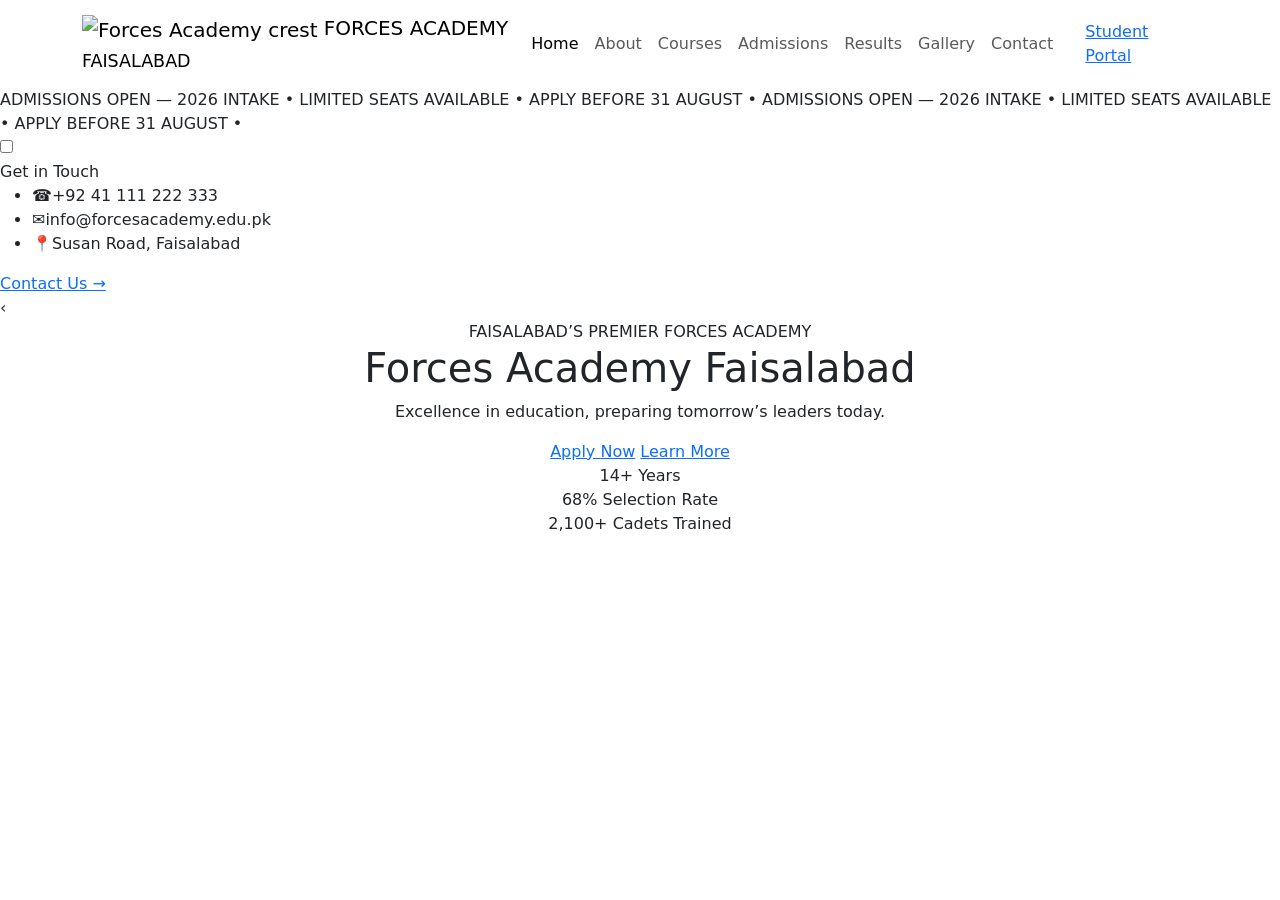
==== index.html @ cf1d6309 "nav bar and hero section were generated" ====
<!-- ============================================================
     FORCES ACADEMY - Home Page (index.html)
     ============================================================ -->
<!DOCTYPE html>
<html lang="en">
<head>
    <meta charset="UTF-8" />
    <meta name="viewport" content="width=device-width, initial-scale=1.0" />
    <title>Forces Academy Faisalabad</title>

    <!-- Bootstrap 5 CSS -->
    <link
        href="https://cdn.jsdelivr.net/npm/bootstrap@5.3.0/dist/css/bootstrap.min.css"
        rel="stylesheet"
    />

    <!-- Google Fonts -->
    <link rel="preconnect" href="https://fonts.googleapis.com" />
    <link rel="preconnect" href="https://fonts.gstatic.com" crossorigin />
    <link
        href="https://fonts.googleapis.com/css2?family=Oswald:wght@400;500;600;700&family=Inter:wght@400;500;600&family=JetBrains+Mono:wght@500;700&display=swap"
        rel="stylesheet"
    />

    <!-- Our custom CSS -->
    <link rel="stylesheet" href="css/style.css" />
</head>
<body>

    <!-- ==================== NAVIGATION BAR ==================== -->
    <nav class="navbar navbar-expand-lg sticky-top fa-navbar">
        <div class="container">

            <a class="navbar-brand fa-brand" href="index.html">
                <span class="fa-crest-ring">
                    <img
                        src="images/LOGO.png"
                        alt="Forces Academy crest"
                        class="fa-crest"
                    />
                </span>
                <span class="fa-brand-text">
                    FORCES ACADEMY<br />
                    <small> FAISALABAD</small>
                </span>
            </a>

            <button
                class="navbar-toggler"
                type="button"
                data-bs-toggle="collapse"
                data-bs-target="#mainNavbar"
                aria-controls="mainNavbar"
                aria-expanded="false"
                aria-label="Toggle navigation"
            >
                <span class="navbar-toggler-icon"></span>
            </button>

            <div class="collapse navbar-collapse" id="mainNavbar">
                <ul class="navbar-nav ms-auto mb-2 mb-lg-0 align-items-lg-center fa-roster-nav">
                    <li class="nav-item">
                        <a class="nav-link active" aria-current="page" href="index.html">Home</a>
                    </li>
                    <li class="nav-item">
                        <a class="nav-link" href="about.html">About</a>
                    </li>
                    <li class="nav-item">
                        <a class="nav-link" href="courses.html">Courses</a>
                    </li>
                    <li class="nav-item">
                        <a class="nav-link" href="admissions.html">Admissions</a>
                    </li>
                    <li class="nav-item">
                        <a class="nav-link" href="results.html">Results</a>
                    </li>
                    <li class="nav-item">
                        <a class="nav-link" href="gallery.html">Gallery</a>
                    </li>
                    <li class="nav-item">
                        <a class="nav-link" href="contact.html">Contact</a>
                    </li>
                    <li class="nav-item ms-lg-4 mt-3 mt-lg-0">
                        <a href="portal.html" class="fa-clearance-badge">
                            <span class="fa-clearance-dot"></span>
                            Student Portal
                        </a>
                    </li>
                </ul>
            </div>
        </div>
    </nav>
    <!-- ================== END NAVBAR ================== -->

    <!-- ============ HERO ============ -->
    <section class="fa-hero">

        <!-- Scrolling admissions banner -->
        <div class="fa-hero-banner">
            <div class="fa-hero-banner-track">
                <span>ADMISSIONS OPEN &mdash; 2026 INTAKE</span>
                <span>&bull;</span>
                <span>LIMITED SEATS AVAILABLE</span>
                <span>&bull;</span>
                <span>APPLY BEFORE 31 AUGUST</span>
                <span>&bull;</span>
                <span>ADMISSIONS OPEN &mdash; 2026 INTAKE</span>
                <span>&bull;</span>
                <span>LIMITED SEATS AVAILABLE</span>
                <span>&bull;</span>
                <span>APPLY BEFORE 31 AUGUST</span>
                <span>&bull;</span>
            </div>
        </div>

        <div class="fa-hero-media">
            <div class="fa-hero-img"></div>
            <div class="fa-hero-img fa-hero-slide-2"></div>
            <div class="fa-hero-img fa-hero-slide-3"></div>
            <div class="fa-hero-overlay"></div>
        </div>

        <!-- "Get in Touch" card: plays once on load, then click-to-toggle -->
        <div class="fa-notify-wrap">
            <input type="checkbox" id="faNotifyToggle" class="fa-notify-input">

            <div class="fa-notify-card">
                <div class="fa-notify-header">
                    <span class="fa-notify-dot"></span>
                    Get in Touch
                </div>
                <ul class="fa-notify-list">
                    <li><span class="fa-notify-icon">&#9742;</span>+92 41 111 222 333</li>
                    <li><span class="fa-notify-icon">&#9993;</span>info@forcesacademy.edu.pk</li>
                    <li><span class="fa-notify-icon">&#128205;</span>Susan Road, Faisalabad</li>
                </ul>
                <a href="contact.html" class="fa-notify-cta">Contact Us &rarr;</a>
            </div>

            <label for="faNotifyToggle" class="fa-notify-arrow" aria-label="Toggle contact card">
                <span class="fa-notify-arrow-icon">&#8249;</span>
            </label>
        </div>

        <div class="container fa-hero-content">
            <div class="row justify-content-center text-center">
                <div class="col-lg-9">

                    <span class="fa-hero-badge">FAISALABAD&rsquo;S PREMIER FORCES ACADEMY</span>

                    <h1 class="fa-hero-title">Forces Academy <span>Faisalabad</span></h1>

                    <p class="fa-hero-tagline">
                        Excellence in education, preparing tomorrow&rsquo;s leaders today.
                    </p>

                    <div class="fa-hero-ctas">
                        <a href="admissions.html" class="fa-btn fa-btn-fill">Apply Now</a>
                        <a href="about.html" class="fa-btn fa-btn-ghost">Learn More</a>
                    </div>

                    <div class="fa-hero-stats">
                        <div class="fa-stat">
                            <span class="fa-stat-num">14+</span>
                            <span class="fa-stat-label">Years</span>
                        </div>
                        <div class="fa-stat">
                            <span class="fa-stat-num">68%</span>
                            <span class="fa-stat-label">Selection Rate</span>
                        </div>
                        <div class="fa-stat">
                            <span class="fa-stat-num">2,100+</span>
                            <span class="fa-stat-label">Cadets Trained</span>
                        </div>
                    </div>

                </div>
            </div>
        </div>

        <span class="fa-scroll-cue" aria-hidden="true"><span></span></span>
    </section>
    <!-- ============ END HERO ============ -->

    <!-- Bootstrap 5 JS Bundle -->
    <script src="https://cdn.jsdelivr.net/npm/bootstrap@5.3.0/dist/js/bootstrap.bundle.min.js"></script>
</body>
</html>
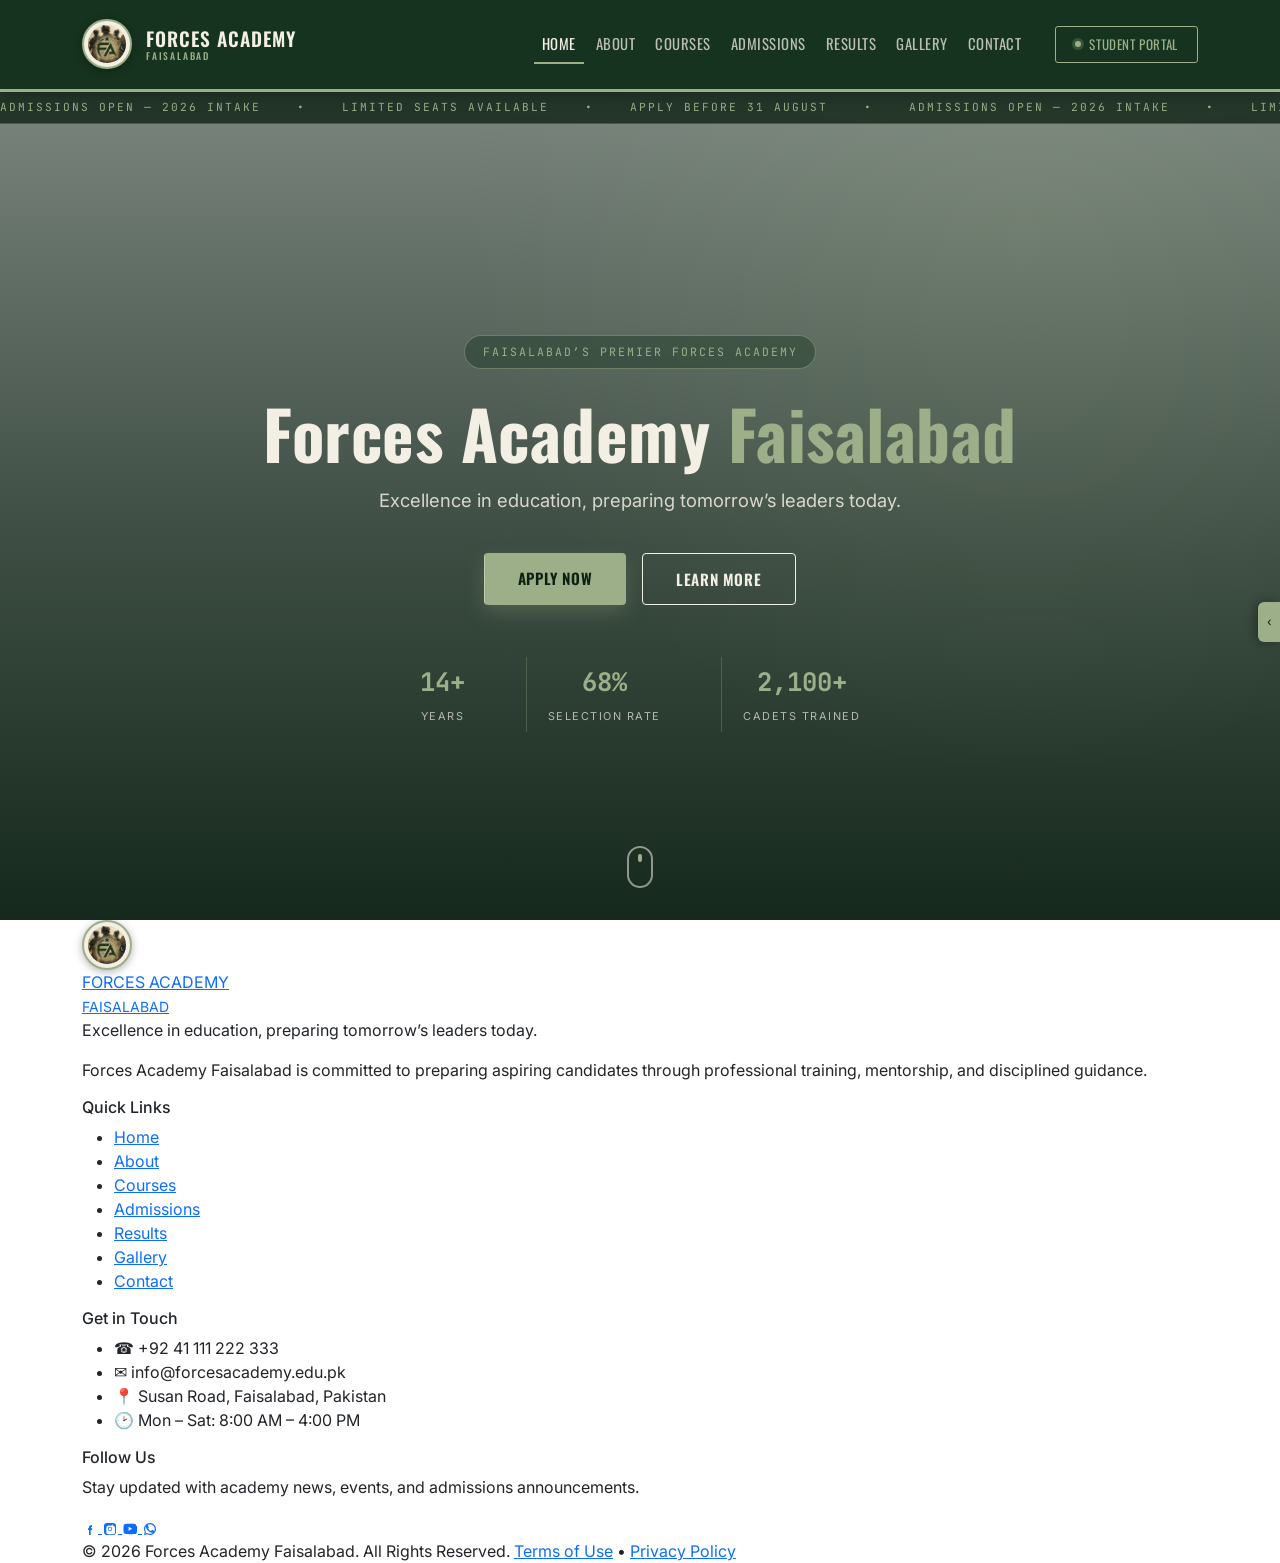
==== commit fb2fe840: "footer was added on home page" ====
--- a/index.html
+++ b/index.html
@@ -182,7 +182,143 @@
     </section>
     <!-- ============ END HERO ============ -->
 
+    <!-- ==================== FOOTER ==================== -->
+    <footer class="fa-footer">
+        <div class="fa-footer-top">
+            <div class="container">
+                <div class="fa-footer-grid">
+
+                    <!-- Brand column -->
+                    <div class="fa-footer-col fa-footer-brand-col">
+                        <a href="index.html" class="fa-footer-brand">
+                            <span class="fa-crest-ring fa-footer-crest-ring">
+                                <img src="images/LOGO.png" alt="Forces Academy crest" class="fa-crest" />
+                            </span>
+                            <span class="fa-footer-brand-text">
+                                FORCES ACADEMY<br />
+                                <small>FAISALABAD</small>
+                            </span>
+                        </a>
+                        <p class="fa-footer-tagline">
+                            Excellence in education, preparing tomorrow&rsquo;s leaders today.
+                        </p>
+                        <p class="fa-footer-description">
+                            Forces Academy Faisalabad is committed to preparing aspiring candidates through professional training, mentorship, and disciplined guidance.
+
+                        </p>
+                    </div>
+
+                    <!-- Divider (dispatch style) -->
+                    <div class="fa-footer-dispatch-divider" aria-hidden="true"></div>
+
+                    <!-- Quick Links -->
+                    <div class="fa-footer-col">
+                        <h6 class="fa-footer-heading">Quick Links</h6>
+                        <ul class="fa-footer-links">
+                            <li><a href="index.html">Home</a></li>
+                            <li><a href="about.html">About</a></li>
+                            <li><a href="courses.html">Courses</a></li>
+                            <li><a href="admissions.html">Admissions</a></li>
+                            <li><a href="results.html">Results</a></li>
+                            <li><a href="gallery.html">Gallery</a></li>
+                            <li><a href="contact.html">Contact</a></li>
+                        </ul>
+                    </div>
+
+                    <!-- Contact -->
+                    <div class="fa-footer-col">
+                        <h6 class="fa-footer-heading">Get in Touch</h6>
+                        <ul class="fa-footer-contact">
+                            <li>
+                                <span class="fa-footer-icon">&#9742;</span>
+                                <span>+92 41 111 222 333</span>
+                            </li>
+                            <li>
+                                <span class="fa-footer-icon">&#9993;</span>
+                                <span>info@forcesacademy.edu.pk</span>
+                            </li>
+                            <li>
+                                <span class="fa-footer-icon">&#128205;</span>
+                                <span>Susan Road, Faisalabad, Pakistan</span>
+                            </li>
+                            <li>
+                                <span class="fa-footer-icon">&#128337;</span>
+                                <span>Mon &ndash; Sat: 8:00 AM &ndash; 4:00 PM</span>
+                            </li>
+                        </ul>
+                    </div>
+
+                    <!-- Follow Us: icon-only circular badges, brand colors on hover -->
+                    <div class="fa-footer-col">
+                        <h6 class="fa-footer-heading">Follow Us</h6>
+                        <p class="fa-footer-note">
+                            Stay updated with academy news, events, and admissions announcements.
+                        </p>
+                        <div class="fa-footer-social">
+                            <a
+                                href="https://www.facebook.com/forcesacademyfaisalabad/"
+                                class="fa-social-icon fa-social-facebook"
+                                title="Facebook"
+                                aria-label="Facebook"
+                                target="_blank"
+                                rel="noopener noreferrer"
+                            >
+                                <svg viewBox="0 0 24 24" width="16" height="16" fill="currentColor"><path d="M13.5 9H15V6.5h-1.75C11.6 6.5 10.5 7.6 10.5 9.25V11H9v2.5h1.5V21h2.5v-7.5H15L15.5 11h-2V9.5c0-.35.15-.5.5-.5z"/></svg>
+                            </a>
+                            <a
+                                href="https://www.instagram.com/forcesacademyfaisalabad/"
+                                class="fa-social-icon fa-social-instagram"
+                                title="Instagram"
+                                aria-label="Instagram"
+                                target="_blank"
+                                rel="noopener noreferrer"
+                            >
+                                <svg viewBox="0 0 24 24" width="16" height="16" fill="currentColor"><path d="M12 8.8a3.2 3.2 0 1 0 0 6.4 3.2 3.2 0 0 0 0-6.4zm0 5.3a2.1 2.1 0 1 1 0-4.2 2.1 2.1 0 0 1 0 4.2zM16.9 6.1a.9.9 0 1 1-1.8 0 .9.9 0 0 1 1.8 0zM21 7.2c-.06-1.2-.33-2.27-1.2-3.14-.87-.87-1.94-1.14-3.14-1.2C15.4 2.8 8.6 2.8 7.34 2.86c-1.2.06-2.26.33-3.14 1.2-.87.87-1.13 1.94-1.2 3.14C2.94 8.6 2.94 15.4 3 16.66c.06 1.2.33 2.27 1.2 3.14.87.87 1.94 1.13 3.14 1.2 1.26.06 8.06.06 9.32 0 1.2-.06 2.27-.33 3.14-1.2.87-.87 1.14-1.94 1.2-3.14.06-1.26.06-8.06 0-9.32zm-1.8 11.02c-.26.66-.77 1.17-1.43 1.44-1 .4-3.36.3-4.77.3s-3.78.1-4.77-.3a2.55 2.55 0 0 1-1.44-1.44c-.4-1-.3-3.36-.3-4.77s-.1-3.78.3-4.77c.26-.66.77-1.17 1.43-1.44 1-.4 3.36-.3 4.77-.3s3.78-.1 4.77.3c.66.26 1.17.77 1.44 1.43.4 1 .3 3.36.3 4.77s.1 3.78-.3 4.78z"/></svg>
+                            </a>
+                            <a
+                                href="https://www.youtube.com/channel/UCRF74RQe3TiQl-_qyFZb-2w"
+                                class="fa-social-icon fa-social-youtube"
+                                title="YouTube"
+                                aria-label="YouTube"
+                                target="_blank"
+                                rel="noopener noreferrer"
+                            >
+                                <svg viewBox="0 0 24 24" width="16" height="16" fill="currentColor"><path d="M21.6 7.5s-.2-1.5-.85-2.16c-.8-.86-1.7-.86-2.12-.9C15.6 4.2 12 4.2 12 4.2s-3.6 0-6.63.24c-.4.04-1.3.04-2.12.9C2.6 6 2.4 7.5 2.4 7.5S2.2 9.25 2.2 11v1.9c0 1.75.2 3.5.2 3.5s.2 1.5.85 2.16c.8.86 1.86.83 2.34.92 1.7.17 7.21.24 7.21.24s3.6 0 6.63-.25c.4-.04 1.3-.04 2.12-.9.65-.66.85-2.16.85-2.16s.2-1.75.2-3.5V11c0-1.75-.2-3.5-.2-3.5zM9.9 14.7V8.8l5.4 2.95-5.4 2.95z"/></svg>
+                            </a>
+                            <a
+                                href="https://wa.me/923166954383"
+                                class="fa-social-icon fa-social-whatsapp"
+                                title="WhatsApp"
+                                aria-label="WhatsApp"
+                                target="_blank"
+                                rel="noopener noreferrer"
+                            >
+                                <svg viewBox="0 0 24 24" width="16" height="16" fill="currentColor"><path d="M17.5 14.4c-.3-.15-1.7-.85-2-.94-.27-.1-.46-.15-.66.15-.2.3-.75.94-.92 1.13-.17.2-.34.22-.63.08-.3-.15-1.24-.46-2.37-1.47-.87-.78-1.47-1.75-1.64-2.04-.17-.3-.02-.46.13-.6.13-.14.3-.34.44-.52.15-.17.2-.3.3-.5.1-.2.05-.37-.02-.52-.08-.15-.66-1.6-.9-2.18-.24-.58-.48-.5-.66-.5h-.56c-.2 0-.52.07-.79.37s-1.04 1.02-1.04 2.48 1.07 2.88 1.22 3.08c.15.2 2.1 3.2 5.08 4.5.71.3 1.26.48 1.7.62.71.23 1.36.2 1.87.12.57-.08 1.7-.7 1.94-1.37.24-.68.24-1.26.17-1.38-.07-.13-.27-.2-.57-.35zM12.02 3C7.05 3 3 7.03 3 12c0 1.6.42 3.1 1.15 4.4L3 21l4.75-1.1A9 9 0 0 0 12.02 21c4.97 0 9-4.03 9-9s-4.03-9-9-9zm0 16.3a7.28 7.28 0 0 1-3.72-1.02l-.27-.16-2.82.66.65-2.75-.17-.28A7.28 7.28 0 1 1 19.3 12a7.3 7.3 0 0 1-7.28 7.3z"/></svg>
+                            </a>
+                        </div>
+                    </div>
+
+                </div>
+            </div>
+        </div>
+
+        <div class="fa-footer-bottom">
+            <div class="container fa-footer-bottom-inner">
+                <span>&copy; <span id="faYear">2026</span> Forces Academy Faisalabad. All Rights Reserved.</span>
+                <span class="fa-footer-legal">
+                    <a href="terms.html">Terms of Use</a>
+                    <span class="fa-footer-legal-sep">&bull;</span>
+                    <a href="privacy.html">Privacy Policy</a>
+                </span>
+            </div>
+        </div>
+    </footer>
+    <!-- ================== END FOOTER ================== -->
+
     <!-- Bootstrap 5 JS Bundle -->
     <script src="https://cdn.jsdelivr.net/npm/bootstrap@5.3.0/dist/js/bootstrap.bundle.min.js"></script>
+    <script>
+        document.getElementById('faYear').textContent = new Date().getFullYear();
+    </script>
 </body>
 </html>
--- a/css/style.css
+++ b/css/style.css
@@ -0,0 +1,662 @@
+/* =====================================================
+   FORCES ACADEMY – NAVBAR STYLES (Professional Spacing)
+   Deep military green + sage green, finely tuned.
+   ===================================================== */
+
+body {
+  font-family: 'Inter', sans-serif;
+  margin: 0;
+}
+
+.fa-navbar {
+  background-color: #16331f;
+  border-bottom: 3px solid #9caf88;
+  padding-top: 0.9rem;
+  padding-bottom: 0.9rem;
+  box-shadow: 0 4px 14px rgba(0, 0, 0, 0.25);
+}
+
+.fa-brand {
+  display: flex;
+  align-items: center;
+  gap: 14px;
+  text-decoration: none;
+}
+
+/* ---------- Circular logo ---------- */
+.fa-crest-ring {
+  flex-shrink: 0;
+  width: 50px;
+  height: 50px;
+  border-radius: 50%;
+  background: var(--fa-parchment, #f3efe4);
+  border: 2px solid #9caf88;
+  padding: 4px;
+  display: flex;
+  align-items: center;
+  justify-content: center;
+  overflow: hidden;
+  box-shadow: 0 2px 8px rgba(0, 0, 0, 0.3);
+}
+
+.fa-crest {
+  width: 100%;
+  height: 100%;
+  object-fit: cover;
+  border-radius: 50%;
+  display: block;
+}
+
+.fa-brand-text {
+  font-family: 'Oswald', sans-serif;
+  font-weight: 600;
+  font-size: 1.2rem;
+  line-height: 1.1;
+  letter-spacing: 1px;
+  color: #f3efe4;
+}
+
+.fa-brand-text small {
+  display: block;
+  font-size: 0.6rem;
+  letter-spacing: 1.8px;
+  color: #9caf88;
+  font-weight: 500;
+  margin-top: 2px;
+  white-space: nowrap;
+}
+
+.fa-roster-nav .nav-link {
+  font-family: 'Oswald', sans-serif;
+  font-size: 0.92rem;
+  letter-spacing: 0.5px;
+  text-transform: uppercase;
+  color: rgba(243, 239, 228, 0.75);
+  margin: 0 2px;
+  padding: 0.5rem 0.8rem;
+  border-bottom: 2px solid transparent;
+  transition: 0.2s ease;
+}
+
+.fa-roster-nav .nav-link:hover,
+.fa-roster-nav .nav-link.active {
+  color: #f3efe4;
+  border-bottom-color: #9caf88;
+}
+
+.fa-clearance-badge {
+  display: inline-flex;
+  align-items: center;
+  gap: 8px;
+  font-family: 'Oswald', sans-serif;
+  font-size: 0.82rem;
+  letter-spacing: 0.6px;
+  text-transform: uppercase;
+  color: #9caf88;
+  background: transparent;
+  border: 1.5px solid #9caf88;
+  border-radius: 3px;
+  padding: 0.5rem 1.2rem;
+  text-decoration: none;
+  transition: 0.2s ease;
+}
+
+.fa-clearance-dot {
+  width: 6px;
+  height: 6px;
+  border-radius: 50%;
+  background-color: #9caf88;
+  box-shadow: 0 0 0 3px rgba(156, 175, 136, 0.25);
+}
+
+.fa-clearance-badge:hover {
+  background-color: #9caf88;
+  color: #0c2013;
+  transform: translateY(-1px);
+}
+
+.fa-clearance-badge:hover .fa-clearance-dot {
+  background-color: #0c2013;
+}
+
+.navbar-toggler {
+  border-color: #9caf88;
+}
+
+.navbar-toggler-icon {
+  background-image: url("data:image/svg+xml,%3csvg xmlns='http://www.w3.org/2000/svg' viewBox='0 0 30 30'%3e%3cpath stroke='%239caf88' stroke-linecap='round' stroke-miterlimit='10' stroke-width='2' d='M4 7h22M4 15h22M4 23h22'/%3e%3c/svg%3e");
+}
+
+@media (max-width: 991.98px) {
+  .fa-roster-nav .nav-link {
+    padding: 0.6rem 0;
+    border-bottom: none;
+    border-left: 2px solid transparent;
+    padding-left: 0.75rem;
+  }
+
+  .fa-roster-nav .nav-link:hover,
+  .fa-roster-nav .nav-link.active {
+    border-left-color: #9caf88;
+  }
+}
+
+@media (min-width: 992px) {
+  .fa-navbar .navbar-collapse {
+    margin-left: 3rem;
+  }
+}
+
+:root {
+  --fa-green: #16331f;
+  --fa-green-dark: #0c2013;
+  --fa-parchment: #f3efe4;
+  --fa-sage: #9caf88;
+
+  --fa-font-display: 'Oswald', sans-serif;
+  --fa-font-mono: 'JetBrains Mono', monospace;
+}
+
+.fa-hero {
+  position: relative;
+  min-height: 92vh;
+  display: flex;
+  align-items: center;
+  overflow: hidden;
+  color: var(--fa-parchment);
+}
+
+.fa-hero-media {
+  position: absolute;
+  inset: 0;
+  z-index: 0;
+  overflow: hidden;
+}
+
+.fa-hero-img {
+  position: absolute;
+  inset: -6%;
+  background-image: url('https://images.unsplash.com/photo-1608396941316-ea89219bd56e?auto=format&fit=crop&w=1920&q=80');
+  background-size: cover;
+  background-position: center;
+  filter: saturate(0.85) contrast(1.05);
+  animation: fa-hero-zoom 22s ease-in-out infinite alternate;
+}
+
+@keyframes fa-hero-zoom {
+  from { transform: scale(1); }
+  to   { transform: scale(1.12); }
+}
+
+.fa-hero-overlay {
+  position: absolute;
+  inset: 0;
+  background:
+    radial-gradient(circle at 80% 15%, rgba(156, 175, 136, 0.18), transparent 45%),
+    linear-gradient(180deg, rgba(12, 32, 19, 0.55) 0%, rgba(12, 32, 19, 0.8) 55%, rgba(12, 32, 19, 0.96) 100%);
+}
+
+.fa-hero-content {
+  position: relative;
+  z-index: 2;
+  padding: 8.5rem 0 5rem;
+}
+
+.fa-hero-badge {
+  display: inline-block;
+  font-family: var(--fa-font-mono);
+  font-size: 0.72rem;
+  letter-spacing: 2px;
+  text-transform: uppercase;
+  color: var(--fa-sage);
+  border: 1px solid rgba(156, 175, 136, 0.5);
+  border-radius: 30px;
+  padding: 0.45rem 1.1rem;
+  margin-bottom: 1.75rem;
+  background: rgba(22, 51, 31, 0.4);
+  backdrop-filter: blur(4px);
+  animation: fa-fade-down 0.8s ease both;
+}
+
+.fa-hero-title {
+  font-family: var(--fa-font-display);
+  font-weight: 700;
+  font-size: clamp(2.3rem, 6vw, 4.2rem);
+  line-height: 1.08;
+  letter-spacing: 0.5px;
+  margin-bottom: 1.1rem;
+  animation: fa-fade-up 0.9s ease 0.15s both;
+}
+
+.fa-hero-title span {
+  color: var(--fa-sage);
+}
+
+.fa-hero-tagline {
+  font-size: 1.15rem;
+  color: rgba(243, 239, 228, 0.85);
+  max-width: 36rem;
+  margin: 0 auto 2.4rem;
+  animation: fa-fade-up 0.9s ease 0.3s both;
+}
+
+.fa-hero-ctas {
+  display: flex;
+  gap: 1rem;
+  justify-content: center;
+  flex-wrap: wrap;
+  margin-bottom: 3.25rem;
+  animation: fa-fade-up 0.9s ease 0.45s both;
+}
+
+.fa-btn {
+  font-family: var(--fa-font-display);
+  text-transform: uppercase;
+  letter-spacing: 0.6px;
+  font-size: 0.95rem;
+  font-weight: 600;
+  padding: 0.85rem 2.1rem;
+  border-radius: 4px;
+  text-decoration: none;
+  position: relative;
+  overflow: hidden;
+  isolation: isolate;
+  transition: transform 0.25s ease, box-shadow 0.25s ease, color 0.25s ease;
+}
+
+.fa-btn-fill {
+  background: var(--fa-sage);
+  color: var(--fa-green-dark);
+  box-shadow: 0 8px 20px rgba(156, 175, 136, 0.25);
+}
+
+.fa-btn-fill::before {
+  content: '';
+  position: absolute;
+  inset: 0;
+  background: var(--fa-parchment);
+  transform: translateX(-100%);
+  transition: transform 0.35s ease;
+  z-index: -1;
+}
+
+.fa-btn-fill:hover {
+  transform: translateY(-3px);
+  box-shadow: 0 14px 28px rgba(156, 175, 136, 0.35);
+}
+
+.fa-btn-fill:hover::before {
+  transform: translateX(0);
+}
+
+.fa-btn-ghost {
+  border: 1.5px solid var(--fa-parchment);
+  color: var(--fa-parchment);
+  background: transparent;
+}
+
+.fa-btn-ghost:hover {
+  background: var(--fa-parchment);
+  color: var(--fa-green-dark);
+  transform: translateY(-3px);
+}
+
+.fa-btn:active{
+  transform: scale(0.94) translateY(1px);
+  box-shadow: 0 4px 10px rgba(0,0,0,0.25);
+}
+
+.fa-hero-stats {
+  display: flex;
+  gap: 2.5rem;
+  justify-content: center;
+  flex-wrap: wrap;
+  animation: fa-fade-up 0.9s ease 0.6s both;
+}
+
+.fa-stat {
+  text-align: center;
+  padding: 0.4rem 1.3rem;
+  border-left: 1px solid rgba(156, 175, 136, 0.3);
+  transition: transform 0.2s ease;
+}
+
+.fa-stat:first-child {
+  border-left: none;
+}
+
+.fa-stat:hover {
+  transform: translateY(-2px);
+}
+
+.fa-stat-num {
+  display: block;
+  font-family: var(--fa-font-mono);
+  font-weight: 700;
+  font-size: 1.6rem;
+  color: var(--fa-sage);
+}
+
+.fa-stat-label {
+  font-size: 0.68rem;
+  letter-spacing: 1.5px;
+  text-transform: uppercase;
+  color: rgba(243, 239, 228, 0.7);
+}
+
+.fa-scroll-cue {
+  position: absolute;
+  bottom: 2rem;
+  left: 50%;
+  transform: translateX(-50%);
+  z-index: 2;
+  width: 26px;
+  height: 42px;
+  border: 2px solid rgba(243, 239, 228, 0.55);
+  border-radius: 20px;
+  display: flex;
+  justify-content: center;
+  padding-top: 6px;
+}
+
+.fa-scroll-cue span {
+  width: 4px;
+  height: 8px;
+  border-radius: 2px;
+  background: var(--fa-sage);
+  animation: fa-scroll-dot 1.8s ease infinite;
+}
+
+@keyframes fa-scroll-dot {
+  0%   { transform: translateY(0); opacity: 1; }
+  70%  { transform: translateY(14px); opacity: 0; }
+  100% { opacity: 0; }
+}
+
+@keyframes fa-fade-up {
+  from { opacity: 0; transform: translateY(24px); }
+  to   { opacity: 1; transform: translateY(0); }
+}
+
+@keyframes fa-fade-down {
+  from { opacity: 0; transform: translateY(-16px); }
+  to   { opacity: 1; transform: translateY(0); }
+}
+
+@media (max-width: 767.98px) {
+  .fa-hero { min-height: 82vh; }
+  .fa-hero-ctas { flex-direction: column; align-items: stretch; }
+  .fa-btn { width: 100%; text-align: center; }
+  .fa-hero-stats { gap: 1.4rem; }
+  .fa-stat { padding: 0.3rem 0.9rem; }
+}
+
+@media (max-width: 575.98px) {
+  .fa-scroll-cue { display: none; }
+}
+
+/* =========================================================
+   HERO ADD-ONS — banner, slideshow
+========================================================= */
+
+.fa-hero-banner{
+  position: absolute;
+  top: 0; left: 0; right: 0;
+  z-index: 3;
+  background: rgba(12, 32, 19, 0.78);
+  border-bottom: 1px solid rgba(156, 175, 136, 0.3);
+  overflow: hidden;
+  padding: 7px 0;
+  backdrop-filter: blur(3px);
+}
+
+.fa-hero-banner-track{
+  display: flex;
+  gap: 36px;
+  white-space: nowrap;
+  width: max-content;
+  animation: fa-banner-scroll 22s linear infinite;
+}
+
+.fa-hero-banner-track span{
+  font-family: var(--fa-font-mono);
+  font-size: 0.7rem;
+  letter-spacing: 2px;
+  color: var(--fa-sage);
+  text-transform: uppercase;
+}
+
+@keyframes fa-banner-scroll{
+  from{ transform: translateX(0); }
+  to{ transform: translateX(-50%); }
+}
+
+.fa-hero-slide-2{
+  background-image: url('https://images.unsplash.com/photo-1763656444626-ceffe6761596?fm=jpg&q=80&w=1920&auto=format&fit=crop');
+  opacity: 0;
+  animation: fa-hero-zoom 24s ease-in-out infinite alternate,
+             fa-slide-cross 24s ease-in-out infinite;
+}
+
+.fa-hero-slide-3{
+  background-image: url('https://images.unsplash.com/photo-1539003945029-b79e0b538bfb?fm=jpg&q=80&w=1920&auto=format&fit=crop');
+  opacity: 0;
+  animation: fa-hero-zoom 24s ease-in-out infinite alternate,
+             fa-slide-cross 24s ease-in-out infinite;
+  animation-delay: 12s, 12s;
+}
+
+@keyframes fa-slide-cross{
+  0%   { opacity: 0; }
+  8%   { opacity: 1; }
+  25%  { opacity: 1; }
+  33%  { opacity: 0; }
+  100% { opacity: 0; }
+}
+
+/* ---------- "Get in Touch" card — plays once on load, then click-to-toggle ---------- */
+
+/* Wrap: lower on the hero, pinned flush to the right screen edge */
+.fa-notify-wrap{
+  position: absolute;
+  top: 64%;
+  right: 0;
+  z-index: 5;
+  transform: translateY(-50%);
+  display: flex;
+  align-items: center;
+}
+
+.fa-notify-input{
+  position: absolute;
+  opacity: 0;
+  width: 1px;
+  height: 1px;
+}
+
+/* Base = closed state. This is the state the card returns to
+   once the one-time intro animation finishes (no "forwards" used,
+   so the animation releases control back to these normal styles). */
+.fa-notify-card{
+  width: 240px;
+  margin-right: 4%;
+  background: var(--fa-parchment);
+  color: #22301f;
+  border-radius: 10px;
+  padding: 18px 18px 16px;
+  box-shadow: 0 16px 34px rgba(0,0,0,0.35);
+
+  transform: translateX(60px);
+  opacity: 0;
+  pointer-events: none;
+  transition: transform 0.5s ease, opacity 0.5s ease;
+
+  /* Plays ONCE on load: slides in, holds, slides out.
+     No "forwards" — once it ends, control reverts to the
+     transform/opacity declared above (closed), or to
+     :checked below (open) depending on the checkbox. */
+  animation: fa-notify-intro 4s ease-in-out 1;
+}
+
+.fa-notify-header{
+  display: flex;
+  align-items: center;
+  gap: 8px;
+  font-family: var(--fa-font-display);
+  font-size: 0.82rem;
+  font-weight: 600;
+  letter-spacing: 0.5px;
+  text-transform: uppercase;
+  color: var(--fa-green-dark);
+  border-bottom: 1px dashed rgba(22,51,31,0.25);
+  padding-bottom: 8px;
+  margin-bottom: 10px;
+}
+
+.fa-notify-dot{
+  width: 7px; height: 7px;
+  border-radius: 50%;
+  background: #4ade80;
+  flex-shrink: 0;
+  animation: fa-notify-pulse 1.6s infinite;
+}
+
+@keyframes fa-notify-pulse{
+  0%{ box-shadow: 0 0 0 0 rgba(74,222,128,.6); }
+  70%{ box-shadow: 0 0 0 7px rgba(74,222,128,0); }
+  100%{ box-shadow: 0 0 0 0 rgba(74,222,128,0); }
+}
+
+.fa-notify-list{
+  list-style: none;
+  padding: 0;
+  margin: 0 0 12px;
+}
+
+.fa-notify-list li{
+  display: flex;
+  align-items: center;
+  gap: 9px;
+  font-size: 0.78rem;
+  color: #3a4a37;
+  padding: 5px 0;
+}
+
+.fa-notify-icon{
+  font-size: 0.85rem;
+  color: var(--fa-green);
+  flex-shrink: 0;
+}
+
+.fa-notify-cta{
+  display: inline-block;
+  font-family: var(--fa-font-display);
+  font-size: 0.75rem;
+  font-weight: 600;
+  letter-spacing: 0.5px;
+  text-transform: uppercase;
+  color: var(--fa-green-dark);
+  background: var(--fa-sage);
+  padding: 8px 14px;
+  border-radius: 5px;
+  text-decoration: none;
+  transition: background 0.25s ease, transform 0.25s ease;
+}
+
+.fa-notify-cta:hover{
+  background: var(--fa-parchment);
+  outline: 1.5px solid var(--fa-sage);
+  transform: translateY(-2px);
+}
+
+/* One-time intro animation: slides in, holds briefly, slides back out */
+@keyframes fa-notify-intro{
+  0%   { transform: translateX(60px); opacity: 0; }
+  15%  { transform: translateX(0);    opacity: 1; }
+  70%  { transform: translateX(0);    opacity: 1; }
+  100% { transform: translateX(60px); opacity: 0; }
+}
+
+/* Manual toggle: works independently of the intro animation,
+   since the animation is not "forwards" and releases the
+   properties once it finishes. */
+.fa-notify-input:checked ~ .fa-notify-card{
+  transform: translateX(0);
+  opacity: 1;
+  pointer-events: auto;
+}
+
+/* Arrow tab — embedded flush into the right edge, only a sliver visible */
+.fa-notify-arrow{
+  cursor: pointer;
+  flex-shrink: 0;
+  order: 2;
+  width: 22px;
+  height: 40px;
+  border-radius: 6px 0 0 6px;
+  background: var(--fa-sage);
+  color: var(--fa-green-dark);
+  display: flex;
+  align-items: center;
+  justify-content: center;
+  box-shadow: -3px 0 10px rgba(0,0,0,0.3);
+  transition: background 0.25s ease, width 0.25s ease;
+}
+
+.fa-notify-arrow:hover{
+  background: var(--fa-parchment);
+  width: 26px;
+}
+
+.fa-notify-arrow-icon{
+  font-size: 0.75rem;
+  line-height: 1;
+  display: inline-block;
+  transition: transform 0.35s ease;
+}
+
+.fa-notify-input:checked ~ .fa-notify-arrow .fa-notify-arrow-icon{
+  transform: rotate(180deg);
+}
+
+/* ---------- Responsive ---------- */
+@media (max-width: 767.98px){
+  .fa-hero-content{ padding-top: 7rem; }
+  .fa-hero-banner-track span{ font-size: 0.62rem; }
+
+  .fa-notify-wrap{ top: 68%; }
+  .fa-notify-card{ width: 190px; padding: 14px 14px 12px; margin-right: 3%; }
+  .fa-notify-header{ font-size: 0.72rem; }
+  .fa-notify-list li{ font-size: 0.7rem; }
+  .fa-notify-arrow{ width: 18px; height: 34px; }
+
+  .fa-crest-ring{ width: 42px; height: 42px; }
+}
+
+@media (prefers-reduced-motion: reduce) {
+  .fa-hero-img,
+  .fa-hero-badge,
+  .fa-hero-title,
+  .fa-hero-tagline,
+  .fa-hero-ctas,
+  .fa-hero-stats,
+  .fa-scroll-cue span,
+  .fa-hero-banner-track,
+  .fa-hero-slide-2,
+  .fa-hero-slide-3,
+  .fa-notify-dot {
+    animation: none !important;
+  }
+  .fa-notify-card{
+    animation: none !important;
+    transform: translateX(60px);
+    opacity: 0;
+  }
+  .fa-notify-input:checked ~ .fa-notify-card{
+    transform: translateX(0);
+    opacity: 1;
+  }
+  * {
+    transition: none !important;
+  }
+}
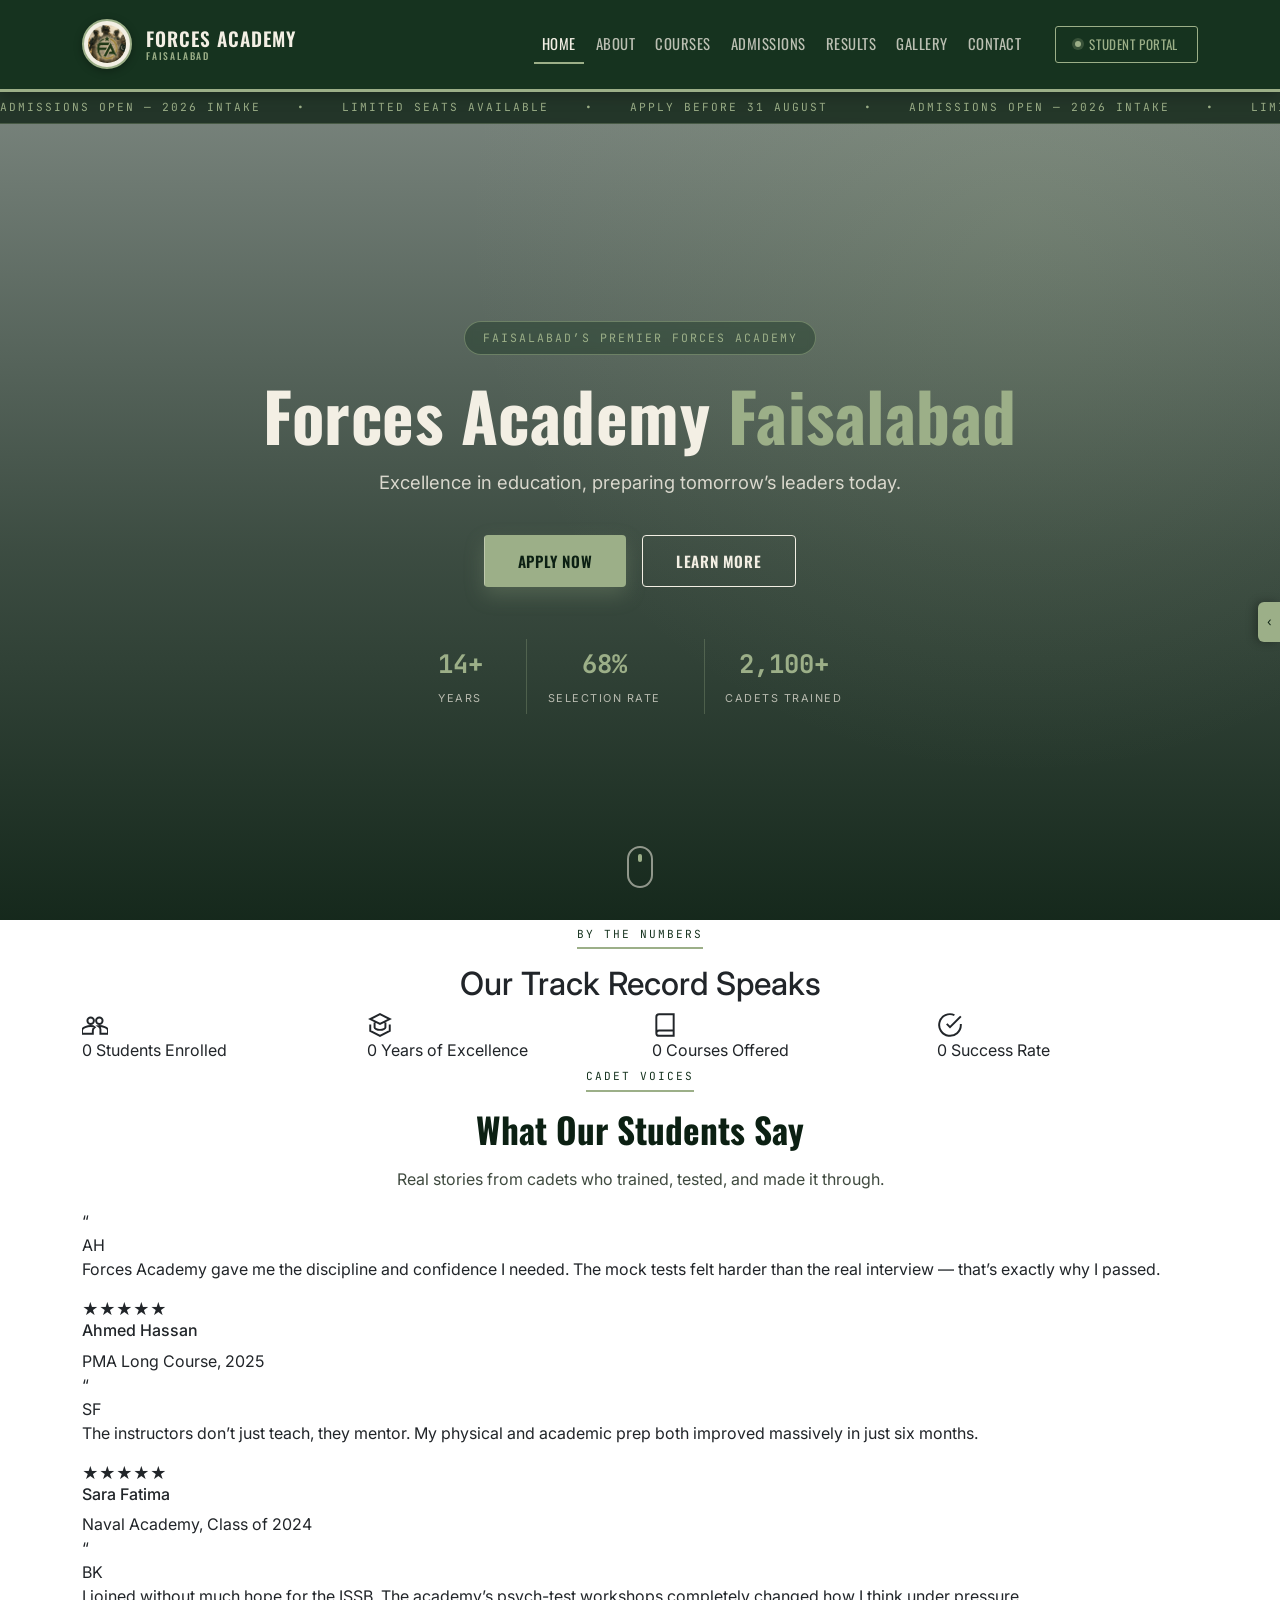
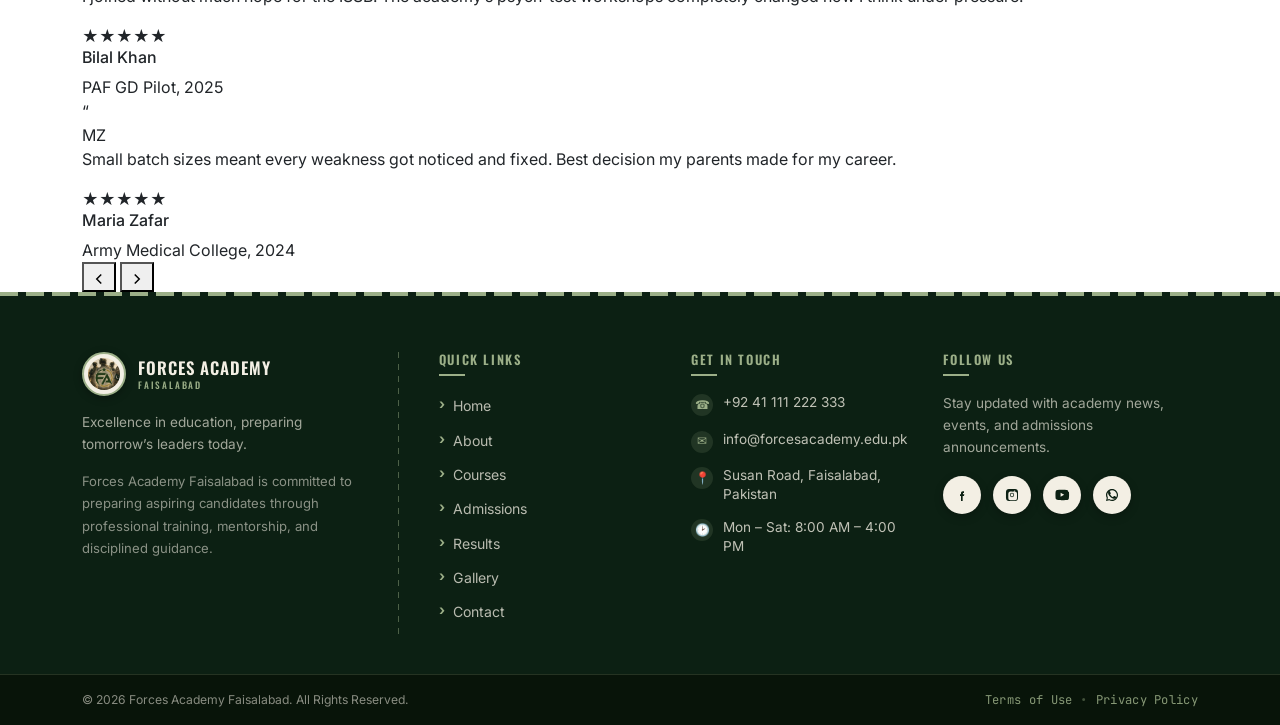
==== commit 02bb589f: "home page was created" ====
--- a/index.html
+++ b/index.html
@@ -24,6 +24,8 @@
 
     <!-- Our custom CSS -->
     <link rel="stylesheet" href="css/style.css" />
+    <!-- Home page add-ons: stats counter + testimonials -->
+    <link rel="stylesheet" href="css/home.css" />
 </head>
 <body>
 
@@ -181,6 +183,142 @@
         <span class="fa-scroll-cue" aria-hidden="true"><span></span></span>
     </section>
     <!-- ============ END HERO ============ -->
+
+    <!-- ==================== STATS COUNTER SECTION ==================== -->
+    <section class="fa-counters" id="faCounters">
+        <div class="fa-counters-grid-bg" aria-hidden="true"></div>
+        <div class="container position-relative">
+
+            <div class="text-center fa-counters-head">
+                <span class="fa-section-eyebrow fa-eyebrow-dark">By The Numbers</span>
+                <h2 class="fa-counters-title">Our Track Record Speaks</h2>
+            </div>
+
+            <div class="row g-4 fa-counters-row">
+
+                <div class="col-6 col-lg-3">
+                    <div class="fa-counter-card">
+                        <div class="fa-counter-icon">
+                            <svg viewBox="0 0 24 24" width="26" height="26" fill="none" stroke="currentColor" stroke-width="1.8"><path d="M16 11c1.66 0 3-1.34 3-3s-1.34-3-3-3-3 1.34-3 3 1.34 3 3 3zM8 11c1.66 0 3-1.34 3-3S9.66 5 8 5 5 6.34 5 8s1.34 3 3 3zM8 13c-2.67 0-8 1.34-8 4v3h10v-3c0-1.13.68-2.1 1.76-2.9C10.79 13.3 9.28 13 8 13zM16 13c-.28 0-.58.02-.9.05C16.36 13.85 17 14.9 17 16v4h7v-3c0-2.66-5.33-4-8-4z"/></svg>
+                        </div>
+                        <span class="fa-counter-num" data-target="5000" data-suffix="+">0</span>
+                        <span class="fa-counter-label">Students Enrolled</span>
+                    </div>
+                </div>
+
+                <div class="col-6 col-lg-3">
+                    <div class="fa-counter-card">
+                        <div class="fa-counter-icon">
+                            <svg viewBox="0 0 24 24" width="26" height="26" fill="none" stroke="currentColor" stroke-width="1.8"><path d="M12 2l9 4.5-9 4.5-9-4.5L12 2zM3 11.5v6L12 22l9-4.5v-6M7 9.7v4.5c0 1 2.24 2.3 5 2.3s5-1.3 5-2.3V9.7"/></svg>
+                        </div>
+                        <span class="fa-counter-num" data-target="14" data-suffix="+">0</span>
+                        <span class="fa-counter-label">Years of Excellence</span>
+                    </div>
+                </div>
+
+                <div class="col-6 col-lg-3">
+                    <div class="fa-counter-card">
+                        <div class="fa-counter-icon">
+                            <svg viewBox="0 0 24 24" width="26" height="26" fill="none" stroke="currentColor" stroke-width="1.8"><path d="M4 19.5A2.5 2.5 0 0 1 6.5 17H20M4 4.5A2.5 2.5 0 0 1 6.5 2H20v20H6.5A2.5 2.5 0 0 1 4 19.5v-15z"/></svg>
+                        </div>
+                        <span class="fa-counter-num" data-target="24" data-suffix="">0</span>
+                        <span class="fa-counter-label">Courses Offered</span>
+                    </div>
+                </div>
+
+                <div class="col-6 col-lg-3">
+                    <div class="fa-counter-card">
+                        <div class="fa-counter-icon">
+                            <svg viewBox="0 0 24 24" width="26" height="26" fill="none" stroke="currentColor" stroke-width="1.8"><path d="M22 11.08V12a10 10 0 1 1-5.93-9.14M22 4L12 14.01l-3-3"/></svg>
+                        </div>
+                        <span class="fa-counter-num" data-target="68" data-suffix="%">0</span>
+                        <span class="fa-counter-label">Success Rate</span>
+                    </div>
+                </div>
+
+            </div>
+        </div>
+    </section>
+    <!-- ================== END STATS COUNTER ================== -->
+
+    <!-- ==================== TESTIMONIALS SECTION ==================== -->
+    <section class="fa-testimonials" id="faTestimonials">
+        <div class="container">
+
+            <div class="text-center fa-testimonials-head">
+                <span class="fa-section-eyebrow">Cadet Voices</span>
+                <h2 class="fa-section-title fa-testimonials-title">What Our Students Say</h2>
+                <p class="fa-section-lead fa-testimonials-lead">
+                    Real stories from cadets who trained, tested, and made it through.
+                </p>
+            </div>
+
+            <div class="fa-slider" id="faSlider">
+                <div class="fa-slider-track" id="faSliderTrack">
+
+                    <article class="fa-slide">
+                        <div class="fa-quote-mark" aria-hidden="true">&#8220;</div>
+                        <div class="fa-slide-avatar">AH</div>
+                        <p class="fa-slide-quote">
+                            Forces Academy gave me the discipline and confidence I needed. The mock tests felt harder than the real interview &mdash; that&rsquo;s exactly why I passed.
+                        </p>
+                        <div class="fa-slide-stars">&#9733;&#9733;&#9733;&#9733;&#9733;</div>
+                        <h6 class="fa-slide-name">Ahmed Hassan</h6>
+                        <span class="fa-slide-meta">PMA Long Course, 2025</span>
+                    </article>
+
+                    <article class="fa-slide">
+                        <div class="fa-quote-mark" aria-hidden="true">&#8220;</div>
+                        <div class="fa-slide-avatar">SF</div>
+                        <p class="fa-slide-quote">
+                            The instructors don&rsquo;t just teach, they mentor. My physical and academic prep both improved massively in just six months.
+                        </p>
+                        <div class="fa-slide-stars">&#9733;&#9733;&#9733;&#9733;&#9733;</div>
+                        <h6 class="fa-slide-name">Sara Fatima</h6>
+                        <span class="fa-slide-meta">Naval Academy, Class of 2024</span>
+                    </article>
+
+                    <article class="fa-slide">
+                        <div class="fa-quote-mark" aria-hidden="true">&#8220;</div>
+                        <div class="fa-slide-avatar">BK</div>
+                        <p class="fa-slide-quote">
+                            I joined without much hope for the ISSB. The academy&rsquo;s psych-test workshops completely changed how I think under pressure.
+                        </p>
+                        <div class="fa-slide-stars">&#9733;&#9733;&#9733;&#9733;&#9733;</div>
+                        <h6 class="fa-slide-name">Bilal Khan</h6>
+                        <span class="fa-slide-meta">PAF GD Pilot, 2025</span>
+                    </article>
+
+                    <article class="fa-slide">
+                        <div class="fa-quote-mark" aria-hidden="true">&#8220;</div>
+                        <div class="fa-slide-avatar">MZ</div>
+                        <p class="fa-slide-quote">
+                            Small batch sizes meant every weakness got noticed and fixed. Best decision my parents made for my career.
+                        </p>
+                        <div class="fa-slide-stars">&#9733;&#9733;&#9733;&#9733;&#9733;</div>
+                        <h6 class="fa-slide-name">Maria Zafar</h6>
+                        <span class="fa-slide-meta">Army Medical College, 2024</span>
+                    </article>
+
+                </div>
+
+                <button class="fa-slider-arrow fa-slider-prev" id="faSliderPrev" aria-label="Previous testimonial">
+                    <svg viewBox="0 0 24 24" width="18" height="18" fill="none" stroke="currentColor" stroke-width="2"><path d="M15 18l-6-6 6-6"/></svg>
+                </button>
+                <button class="fa-slider-arrow fa-slider-next" id="faSliderNext" aria-label="Next testimonial">
+                    <svg viewBox="0 0 24 24" width="18" height="18" fill="none" stroke="currentColor" stroke-width="2"><path d="M9 18l6-6-6-6"/></svg>
+                </button>
+
+                <div class="fa-slider-dots" id="faSliderDots"></div>
+
+                <div class="fa-slider-progress" aria-hidden="true">
+                    <div class="fa-slider-progress-bar" id="faSliderProgressBar"></div>
+                </div>
+            </div>
+
+        </div>
+    </section>
+    <!-- ================== END TESTIMONIALS ================== -->
 
     <!-- ==================== FOOTER ==================== -->
     <footer class="fa-footer">
@@ -315,10 +453,21 @@
     </footer>
     <!-- ================== END FOOTER ================== -->
 
+    <!-- Floating Back to Top button (Step 10/11) -->
+    <button id="faBackToTop" class="fa-back-to-top" type="button" aria-label="Back to top">
+        <svg viewBox="0 0 24 24" width="20" height="20" fill="none" stroke="currentColor" stroke-width="2.4" stroke-linecap="round" stroke-linejoin="round">
+            <path d="M12 19V5"/>
+            <path d="M5 12l7-7 7 7"/>
+        </svg>
+    </button>
+
     <!-- Bootstrap 5 JS Bundle -->
     <script src="https://cdn.jsdelivr.net/npm/bootstrap@5.3.0/dist/js/bootstrap.bundle.min.js"></script>
     <script>
         document.getElementById('faYear').textContent = new Date().getFullYear();
     </script>
+
+    <!-- Home page add-ons: counters + testimonials slider -->
+    <script src="js/main.js"></script>
 </body>
 </html>
--- a/css/style.css
+++ b/css/style.css
@@ -1,6 +1,6 @@
 /* =====================================================
    FORCES ACADEMY – NAVBAR STYLES (Professional Spacing)
-   Deep military green + sage green, finely tuned.
+   Deep military green + sage green, tuned.
    ===================================================== */
 
 body {
@@ -456,7 +456,6 @@
 
 /* ---------- "Get in Touch" card — plays once on load, then click-to-toggle ---------- */
 
-/* Wrap: lower on the hero, pinned flush to the right screen edge */
 .fa-notify-wrap{
   position: absolute;
   top: 64%;
@@ -474,9 +473,6 @@
   height: 1px;
 }
 
-/* Base = closed state. This is the state the card returns to
-   once the one-time intro animation finishes (no "forwards" used,
-   so the animation releases control back to these normal styles). */
 .fa-notify-card{
   width: 240px;
   margin-right: 4%;
@@ -491,10 +487,6 @@
   pointer-events: none;
   transition: transform 0.5s ease, opacity 0.5s ease;
 
-  /* Plays ONCE on load: slides in, holds, slides out.
-     No "forwards" — once it ends, control reverts to the
-     transform/opacity declared above (closed), or to
-     :checked below (open) depending on the checkbox. */
   animation: fa-notify-intro 4s ease-in-out 1;
 }
 
@@ -569,7 +561,6 @@
   transform: translateY(-2px);
 }
 
-/* One-time intro animation: slides in, holds briefly, slides back out */
 @keyframes fa-notify-intro{
   0%   { transform: translateX(60px); opacity: 0; }
   15%  { transform: translateX(0);    opacity: 1; }
@@ -577,16 +568,12 @@
   100% { transform: translateX(60px); opacity: 0; }
 }
 
-/* Manual toggle: works independently of the intro animation,
-   since the animation is not "forwards" and releases the
-   properties once it finishes. */
 .fa-notify-input:checked ~ .fa-notify-card{
   transform: translateX(0);
   opacity: 1;
   pointer-events: auto;
 }
 
-/* Arrow tab — embedded flush into the right edge, only a sliver visible */
 .fa-notify-arrow{
   cursor: pointer;
   flex-shrink: 0;
@@ -619,7 +606,7 @@
   transform: rotate(180deg);
 }
 
-/* ---------- Responsive ---------- */
+/* ---------- Responsive (hero add-ons) ---------- */
 @media (max-width: 767.98px){
   .fa-hero-content{ padding-top: 7rem; }
   .fa-hero-banner-track span{ font-size: 0.62rem; }
@@ -659,4 +646,1866 @@
   * {
     transition: none !important;
   }
-}+}
+
+/* =========================================================
+   FOOTER
+========================================================= */
+
+.fa-footer{
+  background: var(--fa-green-dark);
+  color: rgba(243, 239, 228, 0.85);
+  position: relative;
+}
+
+.fa-footer::before{
+  content: '';
+  display: block;
+  height: 4px;
+  background:
+    repeating-linear-gradient(
+      90deg,
+      var(--fa-sage) 0px,
+      var(--fa-sage) 18px,
+      transparent 18px,
+      transparent 26px
+    );
+}
+
+.fa-footer-top{
+  padding: 3.5rem 0 2.5rem;
+}
+
+.fa-footer-grid{
+  display: grid;
+  grid-template-columns: 1.3fr auto 1fr 1fr 1.2fr;
+  gap: 2.5rem;
+  align-items: start;
+}
+
+.fa-footer-col{
+  min-width: 0;
+}
+
+.fa-footer-brand{
+  display: flex;
+  align-items: center;
+  gap: 12px;
+  text-decoration: none;
+  margin-bottom: 1rem;
+}
+
+.fa-footer-crest-ring{
+  width: 44px;
+  height: 44px;
+}
+
+.fa-footer-brand-text{
+  font-family: var(--fa-font-display);
+  font-weight: 600;
+  font-size: 1.05rem;
+  letter-spacing: 1px;
+  color: var(--fa-parchment);
+  line-height: 1.15;
+}
+
+.fa-footer-brand-text small{
+  display: block;
+  font-size: 0.58rem;
+  letter-spacing: 1.8px;
+  color: var(--fa-sage);
+  font-weight: 500;
+  margin-top: 2px;
+}
+
+.fa-footer-tagline{
+  font-size: 0.85rem;
+  line-height: 1.6;
+  color: rgba(243, 239, 228, 0.65);
+  max-width: 24rem;
+  margin-bottom: 0.9rem;
+}
+
+.fa-footer-description{
+  font-size: 0.82rem;
+  line-height: 1.7;
+  color: rgba(243, 239, 228, 0.55);
+  max-width: 26rem;
+  margin-bottom: 0;
+}
+
+.fa-footer-dispatch-divider{
+  align-self: stretch;
+  width: 1px;
+  background: repeating-linear-gradient(
+    180deg,
+    rgba(156, 175, 136, 0.45) 0px,
+    rgba(156, 175, 136, 0.45) 6px,
+    transparent 6px,
+    transparent 12px
+  );
+}
+
+.fa-footer-heading{
+  font-family: var(--fa-font-display);
+  font-size: 0.8rem;
+  font-weight: 600;
+  letter-spacing: 1.6px;
+  text-transform: uppercase;
+  color: var(--fa-sage);
+  margin-bottom: 1.1rem;
+  position: relative;
+  padding-bottom: 8px;
+}
+
+.fa-footer-heading::after{
+  content: '';
+  position: absolute;
+  left: 0;
+  bottom: 0;
+  width: 26px;
+  height: 2px;
+  background: var(--fa-sage);
+}
+
+.fa-footer-links{
+  list-style: none;
+  margin: 0;
+  padding: 0;
+}
+
+.fa-footer-links li{
+  margin-bottom: 0.65rem;
+}
+
+.fa-footer-links a{
+  color: rgba(243, 239, 228, 0.75);
+  text-decoration: none;
+  font-size: 0.88rem;
+  position: relative;
+  padding-left: 14px;
+  transition: color 0.2s ease, padding-left 0.2s ease;
+}
+
+.fa-footer-links a::before{
+  content: '\203A';
+  position: absolute;
+  left: 0;
+  color: var(--fa-sage);
+  font-weight: 700;
+}
+
+.fa-footer-links a:hover{
+  color: var(--fa-parchment);
+  padding-left: 19px;
+}
+
+.fa-footer-contact{
+  list-style: none;
+  margin: 0;
+  padding: 0;
+}
+
+.fa-footer-contact li{
+  display: flex;
+  align-items: flex-start;
+  gap: 10px;
+  font-size: 0.85rem;
+  color: rgba(243, 239, 228, 0.78);
+  margin-bottom: 0.85rem;
+  line-height: 1.4;
+}
+
+.fa-footer-icon{
+  flex-shrink: 0;
+  width: 22px;
+  height: 22px;
+  border-radius: 50%;
+  background: rgba(156, 175, 136, 0.15);
+  color: var(--fa-sage);
+  font-size: 0.75rem;
+  display: flex;
+  align-items: center;
+  justify-content: center;
+  margin-top: 1px;
+}
+
+.fa-footer-note{
+  font-size: 0.85rem;
+  line-height: 1.6;
+  color: rgba(243, 239, 228, 0.65);
+  margin-bottom: 1.1rem;
+}
+
+/* ---------- Follow Us: circular icon badges with true brand colors on hover ---------- */
+.fa-footer-social{
+  display: flex;
+  align-items: center;
+  gap: 12px;
+}
+
+.fa-social-icon{
+  width: 38px;
+  height: 38px;
+  border-radius: 50%;
+  background: var(--fa-parchment);
+  color: var(--fa-green-dark);
+  display: flex;
+  align-items: center;
+  justify-content: center;
+  text-decoration: none;
+  cursor: pointer;
+  box-shadow: 0 3px 8px rgba(0, 0, 0, 0.25);
+  transition: background 0.25s ease, color 0.25s ease,
+              transform 0.25s ease, box-shadow 0.25s ease;
+}
+
+.fa-social-icon svg{
+  pointer-events: none;
+}
+
+/* Default hover/focus lift (fallback if a brand-specific rule below doesn't apply) */
+.fa-social-icon:hover,
+.fa-social-icon:focus-visible{
+  color: var(--fa-green-dark);
+  transform: translateY(-4px);
+  box-shadow: 0 8px 16px rgba(0, 0, 0, 0.35);
+}
+
+/* Brand-true colors: each icon lights up in its own platform color on hover/focus/click */
+.fa-social-facebook:hover,
+.fa-social-facebook:focus-visible,
+.fa-social-facebook:active{
+  background: #1877f2;
+  color: #ffffff;
+  box-shadow: 0 8px 18px rgba(24, 119, 242, 0.45);
+}
+
+.fa-social-instagram:hover,
+.fa-social-instagram:focus-visible,
+.fa-social-instagram:active{
+  background: radial-gradient(circle at 30% 110%,
+      #ffdb73 0%, #fdb92c 12%, #ee2a7b 42%, #d92e83 55%, #6228d7 75%, #4361d1 100%);
+  color: #ffffff;
+  box-shadow: 0 8px 18px rgba(214, 43, 130, 0.45);
+}
+
+.fa-social-youtube:hover,
+.fa-social-youtube:focus-visible,
+.fa-social-youtube:active{
+  background: #ff0000;
+  color: #ffffff;
+  box-shadow: 0 8px 18px rgba(255, 0, 0, 0.4);
+}
+
+.fa-social-whatsapp:hover,
+.fa-social-whatsapp:focus-visible,
+.fa-social-whatsapp:active{
+  background: #25d366;
+  color: #ffffff;
+  box-shadow: 0 8px 18px rgba(37, 211, 102, 0.45);
+}
+
+.fa-footer-bottom{
+  border-top: 1px solid rgba(156, 175, 136, 0.2);
+  background: #081409;
+  padding: 1rem 0;
+}
+
+.fa-footer-bottom-inner{
+  display: flex;
+  justify-content: space-between;
+  align-items: center;
+  flex-wrap: wrap;
+  gap: 0.5rem 1.5rem;
+  font-size: 0.76rem;
+  color: rgba(243, 239, 228, 0.55);
+}
+
+.fa-footer-legal{
+  display: flex;
+  align-items: center;
+  gap: 8px;
+  font-family: var(--fa-font-mono);
+  letter-spacing: 0.3px;
+}
+
+.fa-footer-legal a{
+  color: rgba(156, 175, 136, 0.85);
+  text-decoration: none;
+  transition: color 0.2s ease;
+}
+
+.fa-footer-legal a:hover{
+  color: var(--fa-parchment);
+  text-decoration: underline;
+}
+
+.fa-footer-legal-sep{
+  color: rgba(156, 175, 136, 0.4);
+}
+
+@media (max-width: 1199.98px){
+  .fa-footer-grid{
+    grid-template-columns: 1fr 1fr;
+    row-gap: 2.5rem;
+  }
+  .fa-footer-dispatch-divider{ display: none; }
+  .fa-footer-brand-col{ grid-column: 1 / -1; }
+}
+
+@media (max-width: 575.98px){
+  .fa-footer-grid{
+    grid-template-columns: 1fr;
+  }
+  .fa-footer-bottom-inner{
+    flex-direction: column;
+    text-align: center;
+  }
+  .fa-footer-social{
+    justify-content: center;
+  }
+}
+/* =====================================================
+   FORCES ACADEMY – COURSES PAGE STYLES
+   Deep military green + sage green, matches site theme.
+   ===================================================== */
+
+:root {
+  --fa-green: #16331f;
+  --fa-green-dark: #0c2013;
+  --fa-parchment: #f3efe4;
+  --fa-sage: #9caf88;
+  --fa-font-display: 'Oswald', sans-serif;
+  --fa-font-mono: 'JetBrains Mono', monospace;
+}
+
+.fa-courses-page {
+  background: var(--fa-parchment);
+}
+
+/* ---------- Courses Hero ---------- */
+.fa-courses-hero {
+  position: relative;
+  min-height: 55vh;
+  display: flex;
+  align-items: center;
+  overflow: hidden;
+  color: var(--fa-parchment);
+}
+
+.fa-courses-hero-media {
+  position: absolute;
+  inset: 0;
+  z-index: 0;
+  overflow: hidden;
+}
+
+.fa-courses-hero-img {
+  position: absolute;
+  inset: -6%;
+  background-image: url('https://images.unsplash.com/photo-1524178232363-1fb2b075b655?auto=format&fit=crop&w=1920&q=80');
+  background-size: cover;
+  background-position: center;
+  filter: saturate(0.85) contrast(1.05);
+  animation: fa-hero-zoom 24s ease-in-out infinite alternate;
+}
+
+@keyframes fa-hero-zoom {
+  from { transform: scale(1); }
+  to   { transform: scale(1.12); }
+}
+
+.fa-courses-hero-overlay {
+  position: absolute;
+  inset: 0;
+  background:
+    radial-gradient(circle at 80% 15%, rgba(156, 175, 136, 0.18), transparent 45%),
+    linear-gradient(180deg, rgba(12, 32, 19, 0.65) 0%, rgba(12, 32, 19, 0.85) 55%, rgba(12, 32, 19, 0.97) 100%);
+}
+
+.fa-courses-hero-content {
+  position: relative;
+  z-index: 2;
+  padding: 7rem 0 4rem;
+  text-align: center;
+}
+
+.fa-hero-badge {
+  display: inline-block;
+  font-family: var(--fa-font-mono);
+  font-size: 0.72rem;
+  letter-spacing: 2px;
+  text-transform: uppercase;
+  color: var(--fa-sage);
+  border: 1px solid rgba(156, 175, 136, 0.5);
+  border-radius: 30px;
+  padding: 0.45rem 1.1rem;
+  margin-bottom: 1.5rem;
+  background: rgba(22, 51, 31, 0.4);
+  backdrop-filter: blur(4px);
+  animation: fa-fade-down 0.8s ease both;
+}
+
+.fa-courses-hero-title {
+  font-family: var(--fa-font-display);
+  font-weight: 700;
+  font-size: clamp(2rem, 5vw, 3.4rem);
+  line-height: 1.1;
+  letter-spacing: 0.5px;
+  margin-bottom: 1.1rem;
+  animation: fa-fade-up 0.9s ease 0.15s both;
+}
+
+.fa-courses-hero-title span {
+  display: block;
+  color: var(--fa-sage);
+}
+
+.fa-courses-hero-tagline {
+  font-size: 1.08rem;
+  color: rgba(243, 239, 228, 0.85);
+  max-width: 42rem;
+  margin: 0 auto;
+  animation: fa-fade-up 0.9s ease 0.3s both;
+}
+
+@keyframes fa-fade-up {
+  from { opacity: 0; transform: translateY(24px); }
+  to   { opacity: 1; transform: translateY(0); }
+}
+
+@keyframes fa-fade-down {
+  from { opacity: 0; transform: translateY(-16px); }
+  to   { opacity: 1; transform: translateY(0); }
+}
+
+/* ---------- Courses Intro ---------- */
+.fa-courses-intro {
+  padding: 4.5rem 0 2rem;
+  background: var(--fa-parchment);
+}
+
+.fa-section-eyebrow {
+  display: inline-block;
+  font-family: var(--fa-font-mono);
+  font-size: 0.7rem;
+  letter-spacing: 2px;
+  text-transform: uppercase;
+  color: var(--fa-green);
+  border-bottom: 2px solid var(--fa-sage);
+  padding-bottom: 0.3rem;
+  margin-bottom: 1rem;
+}
+
+.fa-section-title {
+  font-family: var(--fa-font-display);
+  font-weight: 700;
+  font-size: clamp(1.6rem, 3.2vw, 2.3rem);
+  color: var(--fa-green-dark);
+  margin-bottom: 1rem;
+}
+
+.fa-section-lead {
+  color: #3f4a3f;
+  font-size: 1.02rem;
+  line-height: 1.7;
+}
+
+/* ---------- Course Cards Grid ---------- */
+.fa-courses-grid-section {
+  padding: 2.5rem 0 5rem;
+  background: var(--fa-parchment);
+}
+
+.fa-reveal {
+  opacity: 0;
+  transform: translateY(28px);
+  transition: opacity 0.6s ease, transform 0.6s ease;
+}
+
+.fa-reveal-in {
+  opacity: 1;
+  transform: translateY(0);
+}
+
+.fa-course-card {
+  height: 100%;
+  border: 1px solid rgba(22, 51, 31, 0.12);
+  border-radius: 10px;
+  background: #ffffff;
+  overflow: hidden;
+  transition: transform 0.35s cubic-bezier(0.2, 0.8, 0.2, 1), box-shadow 0.35s ease, border-color 0.35s ease;
+  display: flex;
+  flex-direction: column;
+  position: relative;
+}
+
+.fa-course-card::before {
+  content: '';
+  position: absolute;
+  inset: 0;
+  border-top: 3px solid var(--fa-sage);
+  transform: scaleX(0);
+  transform-origin: left;
+  transition: transform 0.4s ease;
+  pointer-events: none;
+}
+
+.fa-course-card:hover {
+  transform: translateY(-10px);
+  box-shadow: 0 20px 40px rgba(12, 32, 19, 0.18);
+  border-color: transparent;
+}
+
+.fa-course-card:hover::before {
+  transform: scaleX(1);
+}
+
+.fa-course-card-top {
+  display: flex;
+  align-items: center;
+  justify-content: space-between;
+  padding: 1.5rem 1.5rem 0;
+}
+
+.fa-course-icon {
+  width: 54px;
+  height: 54px;
+  border-radius: 50%;
+  background: var(--fa-green);
+  color: var(--fa-sage);
+  display: flex;
+  align-items: center;
+  justify-content: center;
+  font-size: 1.4rem;
+  transition: transform 0.35s ease, background 0.35s ease, color 0.35s ease;
+}
+
+.fa-course-card:hover .fa-course-icon {
+  transform: rotate(-8deg) scale(1.08);
+  background: var(--fa-sage);
+  color: var(--fa-green-dark);
+}
+
+.fa-course-tag {
+  font-family: var(--fa-font-mono);
+  font-size: 0.68rem;
+  letter-spacing: 1.2px;
+  text-transform: uppercase;
+  color: var(--fa-green);
+  background: rgba(156, 175, 136, 0.22);
+  border-radius: 20px;
+  padding: 0.3rem 0.75rem;
+}
+
+.fa-course-name {
+  font-family: var(--fa-font-display);
+  font-weight: 600;
+  font-size: 1.25rem;
+  color: var(--fa-green-dark);
+  margin: 1.1rem 0 0.6rem;
+}
+
+.fa-course-desc {
+  color: #4b5a4b;
+  font-size: 0.93rem;
+  line-height: 1.6;
+  margin-bottom: 1rem;
+}
+
+.fa-course-meta {
+  list-style: none;
+  padding: 0;
+  margin: 0;
+  font-size: 0.82rem;
+  color: #5c6a5c;
+}
+
+.fa-course-meta li {
+  display: flex;
+  align-items: flex-start;
+  gap: 0.5rem;
+  margin-bottom: 0.5rem;
+}
+
+.fa-course-meta i {
+  color: var(--fa-sage);
+  margin-top: 0.15rem;
+}
+
+.fa-course-footer {
+  background: transparent;
+  border-top: 1px dashed rgba(22, 51, 31, 0.15);
+  padding: 1rem 1.5rem 1.4rem;
+  margin-top: auto;
+}
+
+.fa-btn-card {
+  display: inline-flex;
+  align-items: center;
+  gap: 0.4rem;
+  font-family: var(--fa-font-display);
+  text-transform: uppercase;
+  letter-spacing: 0.5px;
+  font-size: 0.85rem;
+  font-weight: 600;
+  color: var(--fa-green);
+  background: transparent;
+  border: 1.5px solid var(--fa-green);
+  border-radius: 4px;
+  padding: 0.55rem 1.2rem;
+  text-decoration: none;
+  transition: all 0.3s ease;
+}
+
+.fa-btn-card i {
+  transition: transform 0.3s ease;
+}
+
+.fa-btn-card:hover {
+  background: var(--fa-green);
+  color: var(--fa-parchment);
+  transform: translateY(-2px);
+}
+
+.fa-btn-card:hover i {
+  transform: translate(3px, -3px);
+}
+
+/* ---------- CTA Strip ---------- */
+.fa-courses-cta {
+  background: linear-gradient(120deg, var(--fa-green) 0%, var(--fa-green-dark) 100%);
+  padding: 3rem 0;
+}
+
+.fa-courses-cta-inner {
+  display: flex;
+  align-items: center;
+  justify-content: space-between;
+  gap: 1.5rem;
+  flex-wrap: wrap;
+}
+
+.fa-courses-cta-inner h3 {
+  font-family: var(--fa-font-display);
+  color: var(--fa-parchment);
+  font-size: 1.5rem;
+  margin-bottom: 0.3rem;
+}
+
+.fa-courses-cta-inner p {
+  color: rgba(243, 239, 228, 0.8);
+  margin: 0;
+}
+
+.fa-btn {
+  font-family: var(--fa-font-display);
+  text-transform: uppercase;
+  letter-spacing: 0.6px;
+  font-size: 0.95rem;
+  font-weight: 600;
+  padding: 0.85rem 2.1rem;
+  border-radius: 4px;
+  text-decoration: none;
+  display: inline-flex;
+  align-items: center;
+  gap: 0.5rem;
+  transition: transform 0.25s ease, box-shadow 0.25s ease, color 0.25s ease;
+}
+
+.fa-btn-fill {
+  background: var(--fa-sage);
+  color: var(--fa-green-dark);
+  box-shadow: 0 8px 20px rgba(156, 175, 136, 0.25);
+}
+
+.fa-btn-fill:hover {
+  transform: translateY(-3px);
+  box-shadow: 0 14px 28px rgba(156, 175, 136, 0.35);
+  color: var(--fa-green-dark);
+}
+
+@media (max-width: 767.98px) {
+  .fa-courses-hero { min-height: 45vh; }
+  .fa-courses-cta-inner { flex-direction: column; text-align: center; }
+  .fa-courses-cta-inner .fa-btn { width: 100%; justify-content: center; }
+}
+/* =====================================================
+   FORCES ACADEMY – ADMISSIONS PAGE STYLES
+   Deep military green + sage + gold accent.
+   Tactical dossier motif: 3D floor grid, radar sweep, HUD corners, stamp.
+   ===================================================== */
+
+:root {
+  --fa-green: #16331f;
+  --fa-green-dark: #0c2013;
+  --fa-parchment: #f3efe4;
+  --fa-sage: #9caf88;
+  --fa-gold: #c9a227;
+  --fa-gold-light: #e0c25e;
+  --fa-font-display: 'Oswald', sans-serif;
+  --fa-font-mono: 'JetBrains Mono', monospace;
+}
+
+.fa-admissions-page {
+  background: var(--fa-parchment);
+}
+
+/* ---------- Reduced motion ---------- */
+@media (prefers-reduced-motion: reduce) {
+  .fa-hero-floor, .fa-orb, .fa-hero-radar-sweep, .fa-hero-particles span,
+  .fa-hero-scroll-cue, .fa-live-dot, .fa-hud-corner, .fa-hero-stamp {
+    animation: none !important;
+  }
+  .fa-reveal { transition: none; opacity: 1; transform: none; }
+}
+
+/* =====================================================
+   HERO — tactical dossier background (3D + depth)
+   ===================================================== */
+.fa-adm-hero {
+  position: relative;
+  min-height: 64vh;
+  display: flex;
+  align-items: center;
+  overflow: hidden;
+  color: var(--fa-parchment);
+  isolation: isolate;
+}
+
+.fa-adm-hero-bg {
+  position: absolute;
+  inset: 0;
+  z-index: 0;
+  overflow: hidden;
+  background: linear-gradient(160deg, var(--fa-green-dark) 0%, var(--fa-green) 55%, #1d3f26 100%);
+  transform: translateZ(0);
+  backface-visibility: hidden;
+}
+
+.fa-hero-layer { position: absolute; inset: 0; }
+
+.fa-hero-glow {
+  background:
+    radial-gradient(circle at 22% 28%, rgba(201, 162, 39, 0.18), transparent 42%),
+    radial-gradient(circle at 82% 72%, rgba(156, 175, 136, 0.2), transparent 46%);
+  animation: fa-glow-pulse 10s ease-in-out infinite alternate;
+}
+
+@keyframes fa-glow-pulse {
+  from { opacity: 0.6; transform: scale(1); }
+  to   { opacity: 1; transform: scale(1.08); }
+}
+
+.fa-hero-stripes {
+  background: repeating-linear-gradient(
+    -45deg,
+    rgba(201, 162, 39, 0.05) 0 14px,
+    transparent 14px 28px
+  );
+  opacity: 0.55;
+}
+
+/* ---------- 3D perspective floor grid (replaces flat tiled grid) ---------- */
+.fa-hero-floor {
+  position: absolute;
+  left: -20%;
+  right: -20%;
+  bottom: 0;
+  height: 60%;
+  background-image:
+    linear-gradient(rgba(156, 175, 136, 0.22) 1px, transparent 1px),
+    linear-gradient(90deg, rgba(156, 175, 136, 0.22) 1px, transparent 1px);
+  background-size: 46px 46px;
+  transform: perspective(600px) rotateX(62deg) scale(1.7);
+  transform-origin: bottom center;
+  -webkit-mask-image: linear-gradient(to top, black 5%, transparent 88%);
+          mask-image: linear-gradient(to top, black 5%, transparent 88%);
+  opacity: 0.85;
+  animation: fa-floor-pan 10s linear infinite;
+  will-change: background-position;
+  z-index: 0;
+}
+
+@keyframes fa-floor-pan {
+  from { background-position: 0 0, 0 0; }
+  to   { background-position: 0 46px, -46px 46px; }
+}
+
+/* ---------- Floating glow orbs (depth) ---------- */
+.fa-hero-orbs { position: absolute; inset: 0; z-index: 1; }
+
+.fa-orb {
+  position: absolute;
+  border-radius: 50%;
+  filter: blur(55px);
+  opacity: 0.55;
+  animation: fa-orb-float 9s ease-in-out infinite;
+  will-change: transform;
+}
+
+.fa-orb-gold {
+  width: 260px; height: 260px;
+  top: 8%; left: 8%;
+  background: radial-gradient(circle, rgba(224, 194, 94, 0.55), transparent 70%);
+  animation-delay: 0s;
+}
+
+.fa-orb-sage {
+  width: 320px; height: 320px;
+  bottom: 4%; right: 6%;
+  background: radial-gradient(circle, rgba(156, 175, 136, 0.5), transparent 70%);
+  animation-delay: 2.5s;
+}
+
+.fa-orb-sm {
+  width: 150px; height: 150px;
+  top: 42%; right: 28%;
+  background: radial-gradient(circle, rgba(224, 194, 94, 0.35), transparent 70%);
+  animation-delay: 4.5s;
+}
+
+@keyframes fa-orb-float {
+  0%, 100% { transform: translate3d(0, 0, 0) scale(1); }
+  50%      { transform: translate3d(14px, -22px, 0) scale(1.12); }
+}
+
+/* ---------- Radar sweep (thematic replacement for the old vertical scanline) ---------- */
+.fa-hero-radar {
+  position: absolute;
+  top: 12%;
+  right: 6%;
+  width: 220px;
+  height: 220px;
+  z-index: 1;
+  border-radius: 50%;
+  border: 1px solid rgba(224, 194, 94, 0.22);
+  opacity: 0;
+  overflow: hidden;
+  animation: fa-fade-up 1s ease 0.4s forwards;
+}
+
+.fa-hero-radar::before,
+.fa-hero-radar::after {
+  content: "";
+  position: absolute;
+  border-radius: 50%;
+  border: 1px solid rgba(224, 194, 94, 0.15);
+}
+.fa-hero-radar::before { inset: 22%; }
+.fa-hero-radar::after   { inset: 42%; }
+
+.fa-hero-radar-sweep {
+  position: absolute;
+  inset: 0;
+  border-radius: 50%;
+  background: conic-gradient(from 0deg, rgba(224, 194, 94, 0.4), transparent 65%);
+  animation: fa-radar-spin 4.5s linear infinite;
+}
+
+@keyframes fa-radar-spin {
+  from { transform: rotate(0deg); }
+  to   { transform: rotate(360deg); }
+}
+
+@media (max-width: 991.98px) {
+  .fa-hero-radar, .fa-orb-sm { display: none; }
+}
+
+.fa-hero-particles { position: absolute; inset: 0; z-index: 1; }
+
+.fa-hero-particles span {
+  position: absolute;
+  width: 4px;
+  height: 4px;
+  border-radius: 50%;
+  background: rgba(243, 239, 228, 0.55);
+  bottom: -10px;
+  animation: fa-particle-float linear infinite;
+}
+
+.fa-hero-particles span:nth-child(1) { left: 8%;  animation-duration: 12s; animation-delay: 0s;   }
+.fa-hero-particles span:nth-child(2) { left: 20%; animation-duration: 16s; animation-delay: 2s;   }
+.fa-hero-particles span:nth-child(3) { left: 35%; animation-duration: 10s; animation-delay: 1s;   }
+.fa-hero-particles span:nth-child(4) { left: 48%; animation-duration: 18s; animation-delay: 4s;   }
+.fa-hero-particles span:nth-child(5) { left: 62%; animation-duration: 13s; animation-delay: 3s;   }
+.fa-hero-particles span:nth-child(6) { left: 74%; animation-duration: 15s; animation-delay: 5s;   }
+.fa-hero-particles span:nth-child(7) { left: 85%; animation-duration: 11s; animation-delay: 1.5s; }
+.fa-hero-particles span:nth-child(8) { left: 93%; animation-duration: 17s; animation-delay: 6s;   }
+
+@keyframes fa-particle-float {
+  0%   { transform: translateY(0) scale(1);      opacity: 0; }
+  10%  { opacity: .6; }
+  90%  { opacity: .25; }
+  100% { transform: translateY(-70vh) scale(0.4); opacity: 0; }
+}
+
+.fa-adm-hero-overlay {
+  position: absolute;
+  inset: 0;
+  z-index: 1;
+  background: linear-gradient(180deg, rgba(12, 32, 19, 0.2) 0%, rgba(12, 32, 19, 0.55) 60%, rgba(12, 32, 19, 0.94) 100%);
+}
+
+/* HUD corner brackets */
+.fa-hud-corner {
+  position: absolute;
+  width: 46px;
+  height: 46px;
+  z-index: 2;
+  opacity: 0;
+  animation: fa-fade-up 1s ease 0.6s forwards;
+}
+.fa-hud-tl { top: 24px;    left: 24px;  border-top: 2px solid rgba(224, 194, 94, 0.55);    border-left: 2px solid rgba(224, 194, 94, 0.55);  }
+.fa-hud-tr { top: 24px;    right: 24px; border-top: 2px solid rgba(224, 194, 94, 0.55);    border-right: 2px solid rgba(224, 194, 94, 0.55); }
+.fa-hud-bl { bottom: 24px; left: 24px;  border-bottom: 2px solid rgba(224, 194, 94, 0.55); border-left: 2px solid rgba(224, 194, 94, 0.55);  }
+.fa-hud-br { bottom: 24px; right: 24px; border-bottom: 2px solid rgba(224, 194, 94, 0.55); border-right: 2px solid rgba(224, 194, 94, 0.55); }
+
+/* Rotated stamp seal */
+.fa-hero-stamp {
+  position: absolute;
+  top: 38px;
+  right: 60px;
+  width: 108px;
+  height: 108px;
+  border: 3px double rgba(224, 194, 94, 0.65);
+  border-radius: 50%;
+  display: flex;
+  align-items: center;
+  justify-content: center;
+  text-align: center;
+  font-family: var(--fa-font-mono);
+  font-size: 0.7rem;
+  letter-spacing: 1px;
+  text-transform: uppercase;
+  color: rgba(224, 194, 94, 0.8);
+  transform: rotate(-14deg);
+  z-index: 2;
+  opacity: 0;
+  animation: fa-stamp-in 1s ease 0.9s forwards;
+}
+
+@keyframes fa-stamp-in {
+  from { opacity: 0; transform: rotate(-30deg) scale(0.7); }
+  to   { opacity: 1; transform: rotate(-14deg) scale(1); }
+}
+
+@media (max-width: 991.98px) {
+  .fa-hero-stamp { display: none; }
+}
+
+.fa-adm-hero-content {
+  position: relative;
+  z-index: 3;
+  padding: 7rem 0 4.5rem;
+  text-align: center;
+}
+
+.fa-hero-badge {
+  display: inline-flex;
+  align-items: center;
+  font-family: var(--fa-font-mono);
+  font-size: 0.72rem;
+  letter-spacing: 2px;
+  text-transform: uppercase;
+  color: var(--fa-sage);
+  border: 1px solid rgba(156, 175, 136, 0.5);
+  border-radius: 30px;
+  padding: 0.45rem 1.1rem;
+  margin-bottom: 1.5rem;
+  background: rgba(22, 51, 31, 0.4);
+  backdrop-filter: blur(4px);
+  animation: fa-fade-down 0.8s ease both;
+}
+
+.fa-live-dot {
+  display: inline-block;
+  width: 7px;
+  height: 7px;
+  border-radius: 50%;
+  background: var(--fa-gold-light);
+  margin-right: 7px;
+  animation: fa-badge-pulse 1.6s ease-in-out infinite;
+}
+
+@keyframes fa-badge-pulse {
+  0%, 100% { box-shadow: 0 0 0 0 rgba(224, 194, 94, 0.5); }
+  50%      { box-shadow: 0 0 0 5px rgba(224, 194, 94, 0); }
+}
+
+.fa-adm-hero-title {
+  font-family: var(--fa-font-display);
+  font-weight: 700;
+  font-size: clamp(2rem, 5vw, 3.2rem);
+  line-height: 1.1;
+  margin-bottom: 1.1rem;
+  animation: fa-fade-up 0.9s ease 0.15s both;
+}
+
+.fa-adm-hero-title span {
+  display: block;
+  color: var(--fa-sage);
+}
+
+.fa-adm-hero-tagline {
+  font-size: 1.05rem;
+  color: rgba(243, 239, 228, 0.85);
+  max-width: 40rem;
+  margin: 0 auto;
+  animation: fa-fade-up 0.9s ease 0.3s both;
+}
+
+@keyframes fa-fade-up {
+  from { opacity: 0; transform: translateY(24px); }
+  to   { opacity: 1; transform: translateY(0); }
+}
+
+@keyframes fa-fade-down {
+  from { opacity: 0; transform: translateY(-16px); }
+  to   { opacity: 1; transform: translateY(0); }
+}
+
+/* Hero stat chips */
+.fa-hero-stats {
+  display: flex;
+  align-items: center;
+  justify-content: center;
+  gap: 1.4rem;
+  margin: 1.8rem 0 2rem;
+  flex-wrap: wrap;
+  animation: fa-fade-up 0.9s ease 0.45s both;
+}
+
+.fa-hero-stat { text-align: left; }
+
+.fa-hero-stat strong {
+  display: block;
+  font-family: var(--fa-font-display);
+  font-size: 1.6rem;
+  color: var(--fa-gold-light);
+  line-height: 1;
+}
+
+.fa-hero-stat span {
+  font-family: var(--fa-font-mono);
+  font-size: 0.68rem;
+  letter-spacing: 1px;
+  text-transform: uppercase;
+  color: rgba(243, 239, 228, 0.7);
+}
+
+.fa-hero-stat-divider {
+  width: 1px;
+  height: 32px;
+  background: rgba(243, 239, 228, 0.25);
+}
+
+.fa-hero-actions {
+  display: flex;
+  gap: 1rem;
+  justify-content: center;
+  flex-wrap: wrap;
+  animation: fa-fade-up 0.9s ease 0.6s both;
+}
+
+.fa-hero-scroll-cue {
+  position: absolute;
+  bottom: 18px;
+  left: 50%;
+  transform: translateX(-50%);
+  color: rgba(243, 239, 228, 0.7);
+  font-size: 1.3rem;
+  z-index: 3;
+  animation: fa-chevron-bounce 2s ease-in-out infinite;
+  text-decoration: none;
+}
+
+@keyframes fa-chevron-bounce {
+  0%, 100% { transform: translate(-50%, 0); }
+  50%      { transform: translate(-50%, 8px); }
+}
+
+.fa-hero-scroll-cue:hover { color: var(--fa-gold-light); }
+
+/* ---------- Sticky nav / sub-nav — stacking fix to prevent scroll jitter ---------- */
+.fa-navbar,
+.fa-adm-subnav {
+  transform: translateZ(0);
+  backface-visibility: hidden;
+}
+
+.fa-adm-subnav {
+  position: sticky;
+  top: 74px;
+  z-index: 900;
+  background: var(--fa-green-dark);
+  border-bottom: 1px solid rgba(156, 175, 136, 0.25);
+}
+
+.fa-adm-subnav-inner {
+  display: flex;
+  gap: 0.5rem;
+  overflow-x: auto;
+  padding: 0.7rem 0;
+  scrollbar-width: none;
+}
+
+.fa-adm-subnav-inner::-webkit-scrollbar { display: none; }
+
+.fa-adm-subnav-inner a {
+  position: relative;
+  flex: 0 0 auto;
+  font-family: var(--fa-font-mono);
+  font-size: 0.75rem;
+  letter-spacing: 0.8px;
+  text-transform: uppercase;
+  color: rgba(243, 239, 228, 0.7);
+  text-decoration: none;
+  padding: 0.4rem 0.9rem;
+  border-radius: 20px;
+  border: 1px solid transparent;
+  overflow: hidden;
+  z-index: 0;
+  transition: color 0.25s ease, border-color 0.25s ease;
+}
+
+.fa-adm-subnav-inner a::before {
+  content: "";
+  position: absolute;
+  inset: 0;
+  background: var(--fa-sage);
+  transform: scaleX(0);
+  transform-origin: left;
+  transition: transform 0.3s ease;
+  z-index: -1;
+  border-radius: 20px;
+}
+
+.fa-adm-subnav-inner a:hover::before,
+.fa-adm-subnav-inner a.fa-subnav-active::before { transform: scaleX(1); }
+
+.fa-adm-subnav-inner a:hover,
+.fa-adm-subnav-inner a.fa-subnav-active {
+  color: var(--fa-green-dark);
+  border-color: var(--fa-sage);
+}
+
+/* ---------- Shared section styles ---------- */
+.fa-adm-section {
+  padding: 5rem 0;
+  scroll-margin-top: 130px;
+}
+
+.fa-adm-section-alt {
+  background: #ece6d6;
+}
+
+.fa-section-eyebrow {
+  display: inline-block;
+  font-family: var(--fa-font-mono);
+  font-size: 0.7rem;
+  letter-spacing: 2px;
+  text-transform: uppercase;
+  color: var(--fa-green);
+  border-bottom: 2px solid var(--fa-sage);
+  padding-bottom: 0.3rem;
+  margin-bottom: 1rem;
+}
+
+.fa-section-title {
+  font-family: var(--fa-font-display);
+  font-weight: 700;
+  font-size: clamp(1.6rem, 3.2vw, 2.2rem);
+  color: var(--fa-green-dark);
+  margin-bottom: 1rem;
+}
+
+.fa-section-lead {
+  color: #3f4a3f;
+  font-size: 1rem;
+  line-height: 1.7;
+}
+
+.fa-reveal {
+  opacity: 0;
+  transform: translateY(28px);
+  transition: opacity 0.6s ease, transform 0.6s ease;
+}
+
+.fa-reveal-in {
+  opacity: 1;
+  transform: translateY(0);
+}
+
+/* ---------- Track toggle (Bootstrap pills) ---------- */
+.fa-track-toggle { gap: 0.7rem; }
+
+.fa-track-toggle .nav-link {
+  font-family: var(--fa-font-display);
+  font-size: 0.9rem;
+  letter-spacing: 0.4px;
+  color: var(--fa-green-dark);
+  background: #fff;
+  border: 1.5px solid rgba(22, 51, 31, 0.15);
+  border-radius: 30px;
+  padding: 0.6rem 1.4rem;
+  display: flex;
+  align-items: center;
+  gap: 0.5rem;
+  transition: all 0.3s ease;
+}
+
+.fa-track-toggle .nav-link:hover {
+  border-color: var(--fa-sage);
+  transform: translateY(-2px);
+  box-shadow: 0 8px 18px rgba(12, 32, 19, 0.12);
+}
+
+.fa-track-toggle .nav-link.active {
+  background: var(--fa-green);
+  color: var(--fa-parchment);
+  border-color: var(--fa-green);
+  box-shadow: 0 10px 22px rgba(12, 32, 19, 0.22);
+}
+
+/* ---------- Step 1: timeline ---------- */
+.fa-timeline {
+  list-style: none;
+  margin: 0;
+  padding: 0;
+  position: relative;
+  max-width: 760px;
+  margin-inline: auto;
+}
+
+.fa-timeline::before {
+  content: "";
+  position: absolute;
+  left: 29px;
+  top: 8px;
+  bottom: 8px;
+  width: 2px;
+  background: repeating-linear-gradient(180deg, var(--fa-sage) 0 8px, transparent 8px 16px);
+}
+
+.fa-timeline-step {
+  position: relative;
+  display: flex;
+  gap: 1.4rem;
+  padding: 1rem 0;
+}
+
+.fa-timeline-node {
+  flex: 0 0 auto;
+  width: 58px;
+  height: 58px;
+  border-radius: 50%;
+  background: var(--fa-green);
+  color: var(--fa-parchment);
+  display: flex;
+  align-items: center;
+  justify-content: center;
+  font-family: var(--fa-font-display);
+  font-weight: 600;
+  z-index: 1;
+  border: 3px solid var(--fa-parchment);
+  box-shadow: 0 0 0 2px var(--fa-sage);
+  transition: transform 0.3s ease, background 0.3s ease;
+}
+
+.fa-timeline-body {
+  flex: 1;
+  background: #fff;
+  border-radius: 8px;
+  padding: 1.1rem 1.3rem;
+  border-left: 3px solid var(--fa-sage);
+  transition: transform 0.3s ease, box-shadow 0.3s ease, border-color 0.3s ease;
+}
+
+.fa-timeline-body i {
+  color: var(--fa-sage);
+  font-size: 1.1rem;
+  margin-bottom: 0.4rem;
+  display: inline-block;
+  transition: transform 0.3s ease;
+}
+
+.fa-timeline-body h6 {
+  font-family: var(--fa-font-display);
+  color: var(--fa-green-dark);
+  font-weight: 600;
+  margin-bottom: 0.3rem;
+}
+
+.fa-timeline-body p {
+  margin: 0;
+  color: #4b5a4b;
+  font-size: 0.92rem;
+}
+
+.fa-timeline-step:hover .fa-timeline-node {
+  transform: scale(1.1);
+  background: var(--fa-gold);
+}
+
+.fa-timeline-step:hover .fa-timeline-body {
+  transform: translateX(10px);
+  box-shadow: 0 14px 30px rgba(12, 32, 19, 0.14);
+  border-color: var(--fa-gold);
+}
+
+.fa-timeline-step:hover .fa-timeline-body i {
+  transform: rotate(-6deg) scale(1.15);
+  color: var(--fa-gold);
+}
+
+/* ---------- Step 2: Eligibility filter + flip cards ---------- */
+.fa-elig-filter {
+  display: flex;
+  flex-wrap: wrap;
+  gap: 0.6rem;
+  justify-content: center;
+  margin-bottom: 2.6rem;
+}
+
+.fa-elig-filter input {
+  position: absolute;
+  opacity: 0;
+  pointer-events: none;
+}
+
+.fa-elig-filter label {
+  font-family: var(--fa-font-mono);
+  font-size: 0.75rem;
+  letter-spacing: 0.6px;
+  text-transform: uppercase;
+  padding: 0.5rem 1.1rem;
+  border-radius: 20px;
+  border: 1.5px solid rgba(22, 51, 31, 0.2);
+  color: var(--fa-green-dark);
+  cursor: pointer;
+  transition: all 0.25s ease;
+  background: #fff;
+}
+
+.fa-elig-filter label:hover {
+  border-color: var(--fa-gold);
+  color: var(--fa-gold);
+  transform: translateY(-2px);
+}
+
+.fa-elig-filter input:checked + label {
+  background: var(--fa-green);
+  border-color: var(--fa-green);
+  color: var(--fa-parchment);
+}
+
+.fa-elig-grid { width: 100%; margin-top: 0.5rem; }
+
+.fa-elig-col { transition: none; }
+
+/* filter visibility rules */
+.fa-elig-filter #filter-medical:checked ~ .fa-elig-grid .fa-elig-col:not([data-cat="medical"]):not([data-cat="general"]) { display: none; }
+.fa-elig-filter #filter-science:checked ~ .fa-elig-grid .fa-elig-col:not([data-cat="science"]):not([data-cat="general"]) { display: none; }
+.fa-elig-filter #filter-arts:checked ~ .fa-elig-grid .fa-elig-col:not([data-cat="arts"]):not([data-cat="general"]) { display: none; }
+.fa-elig-filter #filter-test:checked ~ .fa-elig-grid .fa-elig-col:not([data-cat="test"]):not([data-cat="general"]) { display: none; }
+.fa-elig-filter #filter-foundation:checked ~ .fa-elig-grid .fa-elig-col:not([data-cat="foundation"]):not([data-cat="general"]) { display: none; }
+
+/* flip card base (accessible stacked layout by default) */
+.fa-flip-card {
+  position: relative;
+  height: 100%;
+}
+
+.fa-ribbon {
+  position: absolute;
+  top: 14px;
+  right: -6px;
+  background: var(--fa-gold);
+  color: var(--fa-green-dark);
+  font-family: var(--fa-font-mono);
+  font-size: 0.65rem;
+  letter-spacing: 0.5px;
+  text-transform: uppercase;
+  padding: 0.3rem 0.8rem 0.3rem 0.6rem;
+  z-index: 3;
+  box-shadow: 0 6px 14px rgba(0, 0, 0, 0.2);
+  clip-path: polygon(0 0, 100% 0, 100% 100%, 8px 100%, 0 60%);
+}
+
+.fa-flip-front, .fa-flip-back {
+  border-radius: 10px;
+  padding: 1.6rem 1.4rem;
+  border: 1px solid rgba(22, 51, 31, 0.1);
+}
+
+.fa-flip-front {
+  background: #fff;
+  text-align: center;
+  margin-bottom: 0.8rem;
+  position: relative;
+}
+
+.fa-flip-back {
+  background: var(--fa-green);
+  color: var(--fa-parchment);
+  text-align: left;
+}
+
+.fa-flip-front > i {
+  font-size: 1.8rem;
+  color: var(--fa-sage);
+  background: var(--fa-green);
+  width: 58px;
+  height: 58px;
+  border-radius: 50%;
+  display: inline-flex;
+  align-items: center;
+  justify-content: center;
+  margin: 0 auto 1rem;
+  transition: transform 0.3s ease;
+}
+
+.fa-flip-front h6, .fa-flip-back h6 {
+  font-family: var(--fa-font-display);
+  font-weight: 600;
+  margin-bottom: 0.5rem;
+}
+
+.fa-flip-front h6 { color: var(--fa-green-dark); text-align: center; }
+.fa-flip-back h6 { color: var(--fa-gold-light); text-align: left; }
+
+/* Compact flip-indicator (icon only, no background oval) */
+.fa-flip-hint {
+  position: absolute;
+  bottom: 12px;
+  right: 12px;
+  width: 28px;
+  height: 28px;
+  display: flex;
+  align-items: center;
+  justify-content: center;
+  transition: all 0.3s ease;
+}
+
+.fa-flip-hint i {
+  background: none;
+  width: auto;
+  height: auto;
+  border-radius: 0;
+  color: var(--fa-gold);
+  font-size: 1.1rem;
+  margin: 0;
+}
+
+.fa-flip-card:hover .fa-flip-hint i {
+  color: var(--fa-green-dark);
+  transform: rotate(180deg);
+}
+
+.fa-flip-back ul {
+  list-style: none;
+  margin: 0 0 1rem;
+  padding: 0;
+  text-align: left;
+}
+
+.fa-flip-back ul li {
+  position: relative;
+  padding-left: 1.3rem;
+  margin-bottom: 0.45rem;
+  font-size: 0.84rem;
+  line-height: 1.4;
+  color: rgba(243, 239, 228, 0.9);
+}
+
+.fa-flip-back ul li::before {
+  content: "\2713";
+  position: absolute;
+  left: 0;
+  color: var(--fa-gold-light);
+  font-weight: bold;
+}
+
+.fa-flip-link {
+  font-family: var(--fa-font-mono);
+  font-size: 0.75rem;
+  color: var(--fa-gold-light);
+  text-decoration: none;
+  border: 1px solid var(--fa-gold-light);
+  border-radius: 20px;
+  padding: 0.4rem 1rem;
+  display: inline-block;
+  transition: all 0.25s ease;
+}
+
+.fa-flip-link:hover { background: var(--fa-gold-light); color: var(--fa-green-dark); }
+
+/* 3D flip enhancement — desktop pointer devices only */
+@media (hover: hover) and (min-width: 768px) {
+  .fa-flip-card { perspective: 1200px; min-height: 300px; }
+
+  .fa-flip-inner {
+    position: relative;
+    width: 100%;
+    height: 100%;
+    min-height: 300px;
+    transition: transform 0.7s cubic-bezier(0.4, 0.2, 0.2, 1);
+    transform-style: preserve-3d;
+  }
+
+  .fa-flip-card:hover .fa-flip-inner,
+  .fa-flip-card:focus-within .fa-flip-inner { transform: rotateY(180deg); }
+
+  .fa-flip-card:hover .fa-flip-front > i { transform: rotate(-8deg) scale(1.08); }
+
+  .fa-flip-front, .fa-flip-back {
+    position: absolute;
+    inset: 0;
+    margin: 0;
+    backface-visibility: hidden;
+    display: flex;
+    flex-direction: column;
+    justify-content: center;
+  }
+
+  .fa-flip-back { transform: rotateY(180deg); }
+}
+
+/* ---------- Step 3: Documents checklist ---------- */
+.fa-doc-checklist { margin: 0; padding: 0; }
+
+.fa-doc-item {
+  border-bottom: 1px dashed rgba(22, 51, 31, 0.15);
+  padding: 0.2rem 0;
+}
+
+.fa-doc-check {
+  position: absolute;
+  opacity: 0;
+  pointer-events: none;
+}
+
+.fa-doc-item label {
+  display: flex;
+  align-items: center;
+  gap: 0.9rem;
+  padding: 0.85rem 0.2rem;
+  cursor: pointer;
+  font-size: 0.96rem;
+  color: #2b3a2b;
+  transition: color 0.25s ease, opacity 0.25s ease, transform 0.25s ease;
+}
+
+.fa-doc-box {
+  flex: 0 0 auto;
+  width: 22px;
+  height: 22px;
+  border: 2px solid var(--fa-sage);
+  border-radius: 5px;
+  position: relative;
+  transition: all 0.25s ease;
+}
+
+.fa-doc-check:checked + label .fa-doc-box {
+  background: var(--fa-green);
+  border-color: var(--fa-green);
+}
+
+.fa-doc-check:checked + label .fa-doc-box::after {
+  content: "\2713";
+  position: absolute;
+  inset: 0;
+  display: flex;
+  align-items: center;
+  justify-content: center;
+  color: var(--fa-gold-light);
+  font-size: 0.85rem;
+  font-weight: bold;
+}
+
+.fa-doc-check:checked + label {
+  color: #7c8a7c;
+  text-decoration: line-through;
+  opacity: 0.75;
+}
+
+.fa-doc-item:hover label { color: var(--fa-green-dark); transform: translateX(6px); }
+.fa-doc-item:hover .fa-doc-box { border-color: var(--fa-gold); }
+
+/* ---------- Step 4: Fee toggle + tables ---------- */
+.fa-fee-toggle-group { position: relative; }
+
+.fa-fee-switch-input {
+  position: absolute;
+  opacity: 0;
+  pointer-events: none;
+}
+
+.fa-fee-toggle-wrap {
+  display: flex;
+  align-items: center;
+  justify-content: center;
+  gap: 1rem;
+  margin-bottom: 2.4rem;
+  flex-wrap: wrap;
+}
+
+.fa-fee-toggle-label {
+  font-family: var(--fa-font-mono);
+  font-size: 0.8rem;
+  letter-spacing: 0.6px;
+  text-transform: uppercase;
+  color: #4b5a4b;
+  transition: color 0.25s ease, font-weight 0.25s ease;
+}
+
+.fa-fee-toggle-wrap .fa-fee-toggle-label:first-child {
+  color: var(--fa-green-dark);
+  font-weight: 600;
+}
+
+.fa-fee-switch-track {
+  position: relative;
+  width: 54px;
+  height: 28px;
+  background: var(--fa-green);
+  border-radius: 30px;
+  cursor: pointer;
+  display: inline-block;
+  transition: background 0.3s ease;
+}
+
+.fa-fee-switch-thumb {
+  position: absolute;
+  top: 3px;
+  left: 3px;
+  width: 22px;
+  height: 22px;
+  border-radius: 50%;
+  background: var(--fa-parchment);
+  transition: transform 0.3s ease, background 0.3s ease;
+}
+
+.fa-fee-switch-input:checked ~ .fa-fee-toggle-wrap .fa-fee-switch-thumb {
+  transform: translateX(26px);
+  background: var(--fa-gold-light);
+}
+
+.fa-fee-switch-input:checked ~ .fa-fee-toggle-wrap .fa-fee-toggle-label:first-child {
+  color: #4b5a4b;
+  font-weight: 400;
+}
+
+.fa-fee-switch-input:checked ~ .fa-fee-toggle-wrap .fa-fee-toggle-label:last-child {
+  color: var(--fa-green-dark);
+  font-weight: 600;
+}
+
+.fa-fee-view-total { display: none; }
+
+.fa-fee-switch-input:checked ~ .fa-fee-views .fa-fee-view-monthly { display: none; }
+.fa-fee-switch-input:checked ~ .fa-fee-views .fa-fee-view-total { display: block; }
+
+.fa-fee-table-wrap {
+  overflow-x: auto;
+  border-radius: 10px;
+  box-shadow: 0 12px 30px rgba(12, 32, 19, 0.1);
+}
+
+.fa-fee-table {
+  margin: 0;
+  background: #ffffff;
+}
+
+.fa-fee-table thead th {
+  font-family: var(--fa-font-display);
+  text-transform: uppercase;
+  letter-spacing: 0.6px;
+  font-size: 0.82rem;
+  background: var(--fa-green);
+  color: var(--fa-parchment);
+  border: none;
+  padding: 1rem 1.2rem;
+}
+
+.fa-fee-table tbody td {
+  padding: 1rem 1.2rem;
+  vertical-align: middle;
+  color: #2b3a2b;
+  font-size: 0.93rem;
+  border-color: rgba(22, 51, 31, 0.08);
+}
+
+.fa-fee-table tbody tr {
+  transition: background 0.25s ease, transform 0.25s ease;
+}
+
+.fa-fee-table tbody tr:hover {
+  background: rgba(156, 175, 136, 0.14);
+  transform: scale(1.005);
+}
+
+.fa-fee-badge {
+  display: inline-block;
+  font-family: var(--fa-font-mono);
+  font-size: 0.62rem;
+  letter-spacing: 0.4px;
+  text-transform: uppercase;
+  background: var(--fa-gold);
+  color: var(--fa-green-dark);
+  border-radius: 20px;
+  padding: 0.15rem 0.55rem;
+  margin-left: 0.5rem;
+  vertical-align: middle;
+}
+
+.fa-fee-note {
+  margin-top: 1.2rem;
+  font-size: 0.88rem;
+  color: #4b5a4b;
+  display: flex;
+  align-items: flex-start;
+  gap: 0.5rem;
+  flex-wrap: wrap;
+}
+
+.fa-fee-note i { color: var(--fa-sage); margin-top: 0.15rem; }
+
+.fa-fee-footnote {
+  display: block;
+  width: 100%;
+  font-size: 0.78rem;
+  color: #6b776b;
+  margin-top: 0.3rem;
+}
+
+/* ---------- Step 5: Apply CTA banner ---------- */
+.fa-adm-cta {
+  position: relative;
+  padding: 6rem 0;
+  overflow: hidden;
+  color: var(--fa-parchment);
+  text-align: center;
+}
+
+.fa-adm-cta-media {
+  position: absolute;
+  inset: 0;
+  z-index: 0;
+  overflow: hidden;
+  background: linear-gradient(160deg, var(--fa-green-dark) 0%, var(--fa-green) 60%, #1d3f26 100%);
+}
+
+.fa-adm-cta-overlay {
+  position: absolute;
+  inset: 0;
+  background: linear-gradient(180deg, rgba(12, 32, 19, 0.82) 0%, rgba(12, 32, 19, 0.94) 100%);
+}
+
+.fa-adm-cta-content { position: relative; z-index: 2; }
+
+.fa-cta-badge { margin-bottom: 1.4rem; }
+
+.fa-adm-cta-content h2 {
+  font-family: var(--fa-font-display);
+  font-weight: 700;
+  font-size: clamp(1.6rem, 3.6vw, 2.4rem);
+  margin-bottom: 0.8rem;
+}
+
+.fa-adm-cta-content p {
+  color: rgba(243, 239, 228, 0.85);
+  margin-bottom: 2rem;
+}
+
+.fa-adm-cta-actions {
+  display: flex;
+  gap: 1rem;
+  justify-content: center;
+  flex-wrap: wrap;
+}
+
+.fa-btn {
+  font-family: var(--fa-font-display);
+  text-transform: uppercase;
+  letter-spacing: 0.6px;
+  font-size: 0.95rem;
+  font-weight: 600;
+  padding: 0.85rem 2.1rem;
+  border-radius: 4px;
+  text-decoration: none;
+  display: inline-flex;
+  align-items: center;
+  gap: 0.5rem;
+  transition: transform 0.25s ease, box-shadow 0.25s ease, color 0.25s ease, background 0.25s ease;
+}
+
+.fa-btn-fill {
+  background: var(--fa-sage);
+  color: var(--fa-green-dark);
+  box-shadow: 0 8px 20px rgba(156, 175, 136, 0.25);
+}
+
+.fa-btn-fill:hover {
+  transform: translateY(-3px);
+  box-shadow: 0 14px 28px rgba(156, 175, 136, 0.35);
+  color: var(--fa-green-dark);
+  background: var(--fa-gold-light);
+}
+
+.fa-btn-ghost {
+  border: 1.5px solid var(--fa-parchment);
+  color: var(--fa-parchment);
+  background: transparent;
+}
+
+.fa-btn-ghost:hover {
+  background: var(--fa-parchment);
+  color: var(--fa-green-dark);
+  transform: translateY(-3px);
+}
+
+/* ---------- Back to top ---------- */
+.fa-back-to-top {
+  position: fixed;
+  bottom: 24px;
+  right: 24px;
+  width: 46px;
+  height: 46px;
+  background: var(--fa-green);
+  color: var(--fa-parchment);
+  border-radius: 50%;
+  display: flex;
+  align-items: center;
+  justify-content: center;
+  font-size: 1.1rem;
+  opacity: 0;
+  visibility: hidden;
+  transform: translateY(10px);
+  transition: all 0.3s ease;
+  z-index: 1200;
+  box-shadow: 0 10px 24px rgba(12, 32, 19, 0.3);
+  text-decoration: none;
+}
+
+.fa-back-to-top.fa-visible { opacity: 1; visibility: visible; transform: translateY(0); }
+.fa-back-to-top:hover { background: var(--fa-gold); color: var(--fa-green-dark); transform: translateY(-4px); }
+
+/* ---------- Social icon hover polish ---------- */
+.fa-social-icon { transition: transform 0.3s ease, box-shadow 0.3s ease; }
+.fa-social-icon:hover { transform: translateY(-4px) rotate(-6deg); box-shadow: 0 8px 16px rgba(12, 32, 19, 0.25); }
+
+/* ---------- Responsive ---------- */
+@media (max-width: 767.98px) {
+  .fa-adm-hero { min-height: 54vh; }
+  .fa-adm-subnav { top: 62px; }
+  .fa-adm-section { padding: 3.2rem 0; }
+  .fa-adm-cta-actions { flex-direction: column; align-items: stretch; }
+  .fa-adm-cta-actions .fa-btn { width: 100%; justify-content: center; }
+  .fa-hero-actions { flex-direction: column; align-items: stretch; }
+  .fa-hero-actions .fa-btn { width: 100%; justify-content: center; }
+  .fa-timeline::before { left: 24px; }
+  .fa-timeline-node { width: 48px; height: 48px; font-size: 0.85rem; }
+}
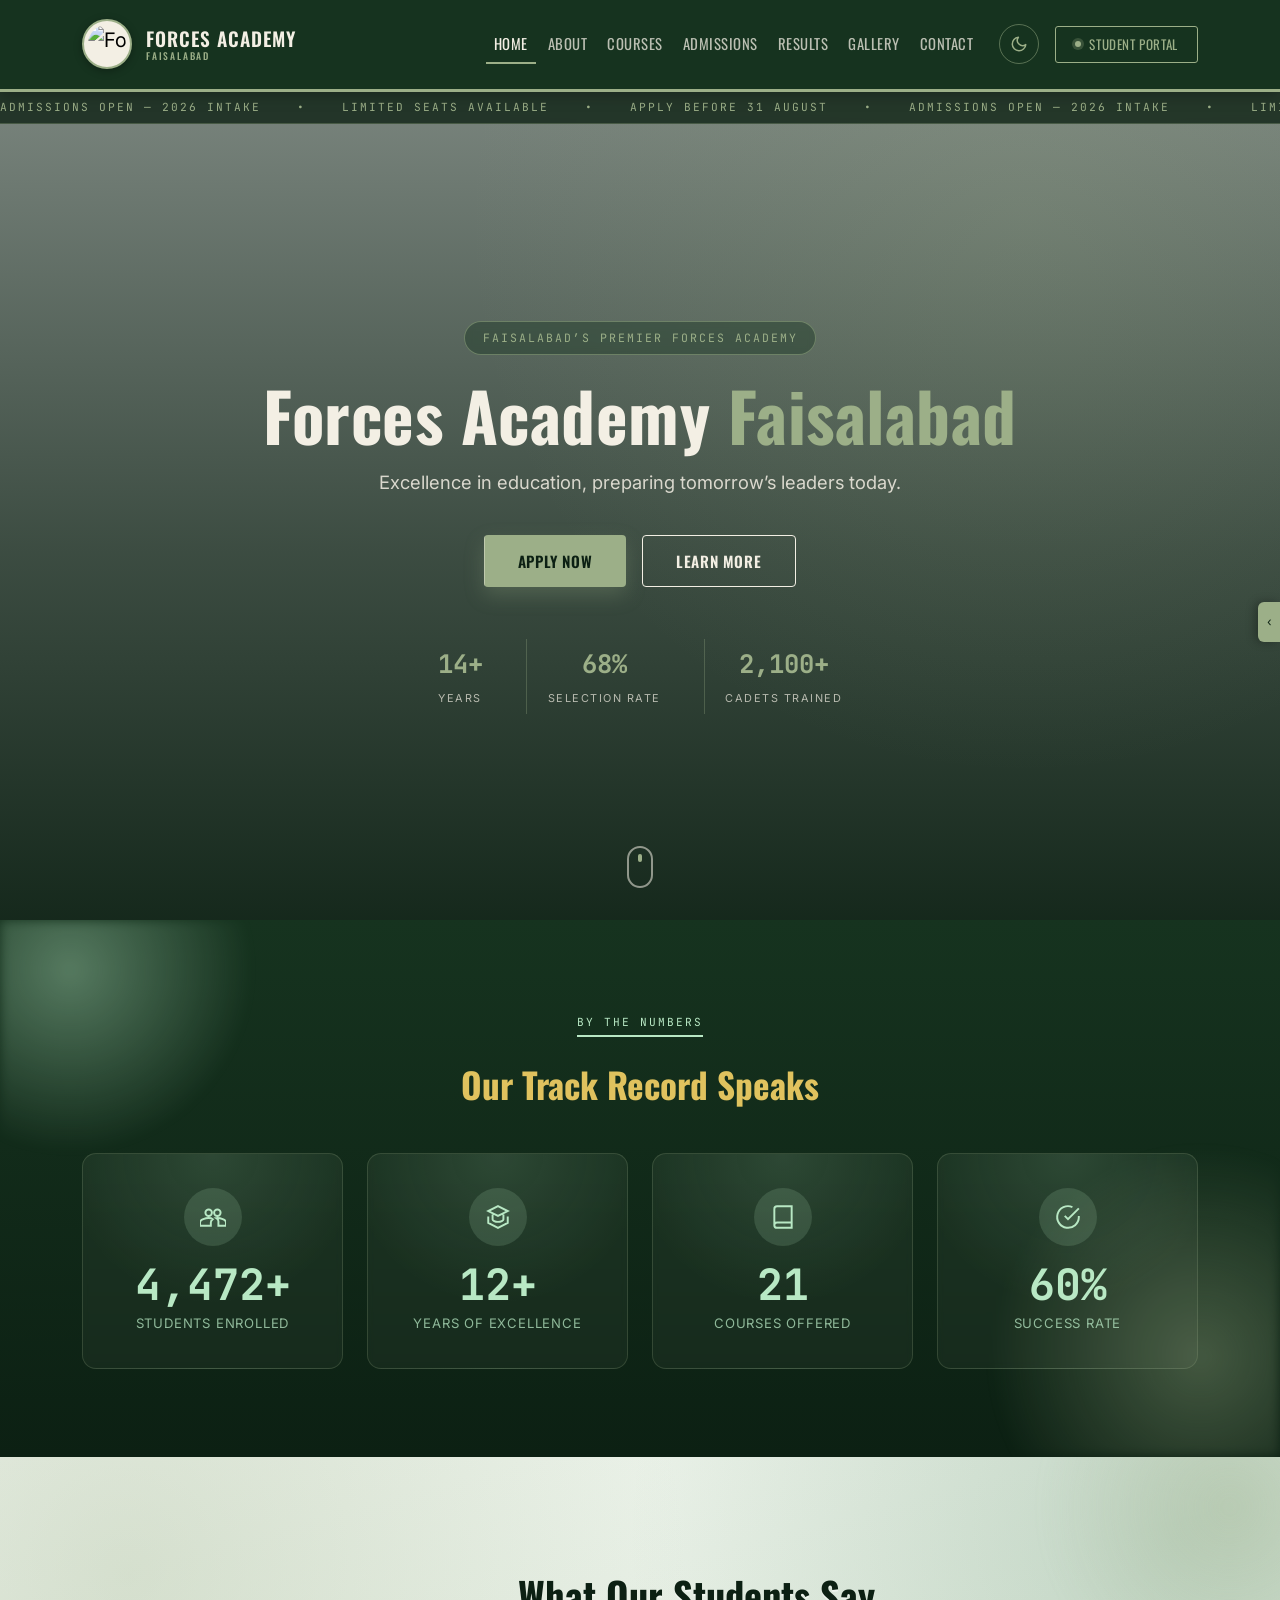
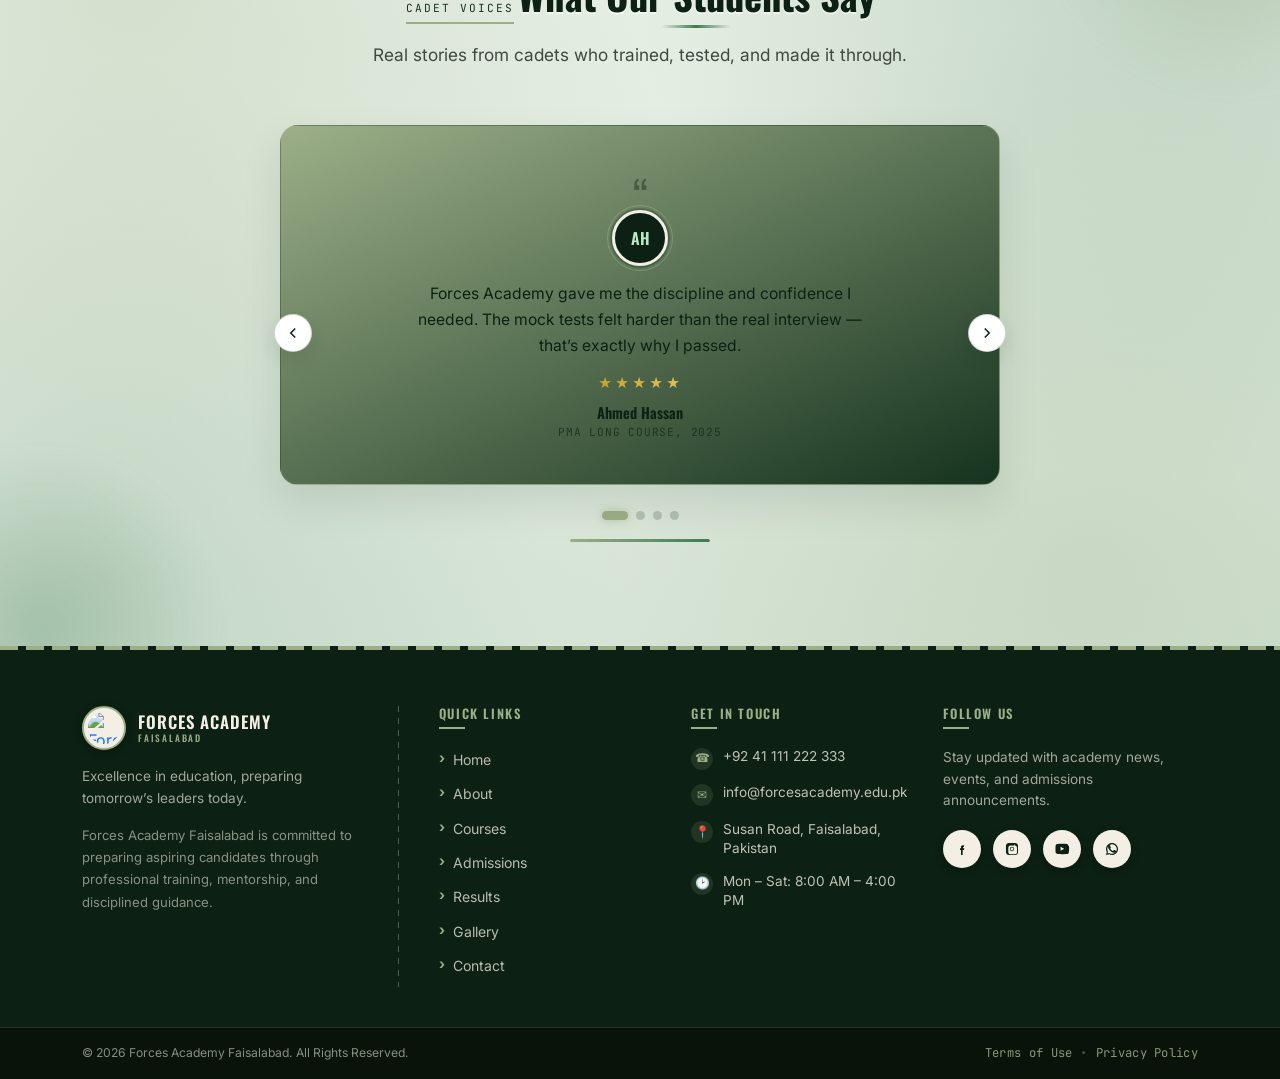
==== commit d0b2ce6e: "Merge branch 'main' of https://github.com/hamna6/forces-academy-frontend-codesaviours-si26-hamna" ====
--- a/index.html
+++ b/index.html
@@ -8,6 +8,30 @@
     <meta name="viewport" content="width=device-width, initial-scale=1.0" />
     <title>Forces Academy Faisalabad</title>
 
+    <!-- ==================== SEO META TAGS ==================== -->
+    <meta name="description" content="Forces Academy Faisalabad is the city's premier academy for forces preparation, offering expert-led courses, ISSB coaching, and disciplined mentorship since 2011." />
+    <meta name="keywords" content="Forces Academy Faisalabad, ISSB preparation, PMA long course, army academy Faisalabad, forces coaching, cadet training, PAF GD Pilot, Naval Academy prep, forces academy Pakistan" />
+    <meta name="author" content="Forces Academy Faisalabad" />
+
+    <!-- Open Graph / Social Sharing -->
+    <meta property="og:type" content="website" />
+    <meta property="og:title" content="Forces Academy Faisalabad" />
+    <meta property="og:description" content="Excellence in education, preparing tomorrow's leaders today. Explore courses, admissions, and results at Forces Academy Faisalabad." />
+    <meta property="og:image" content="images/logo.png" />
+    <meta property="og:url" content="https://www.forcesacademy.edu.pk/" />
+    <meta property="og:site_name" content="Forces Academy Faisalabad" />
+
+    <!-- Twitter Card -->
+    <meta name="twitter:card" content="summary_large_image" />
+    <meta name="twitter:title" content="Forces Academy Faisalabad" />
+    <meta name="twitter:description" content="Excellence in education, preparing tomorrow's leaders today. Explore courses, admissions, and results at Forces Academy Faisalabad." />
+    <meta name="twitter:image" content="images/logo.png" />
+
+    <!-- Favicon (uses your existing logo directly — no extra files needed) -->
+    <link rel="icon" type="image/png" href="images/logo.png" />
+    <link rel="apple-touch-icon" href="images/logo.png" />
+    <!-- ================== END SEO META TAGS ==================== -->
+
     <!-- Bootstrap 5 CSS -->
     <link
         href="https://cdn.jsdelivr.net/npm/bootstrap@5.3.0/dist/css/bootstrap.min.css"
@@ -26,6 +50,8 @@
     <link rel="stylesheet" href="css/style.css" />
     <!-- Home page add-ons: stats counter + testimonials -->
     <link rel="stylesheet" href="css/home.css" />
+    <!-- Dark mode overrides — must load LAST so it can override everything above -->
+    <link rel="stylesheet" href="css/dark.css" />
 </head>
 <body>
 
@@ -36,8 +62,8 @@
             <a class="navbar-brand fa-brand" href="index.html">
                 <span class="fa-crest-ring">
                     <img
-                        src="images/LOGO.png"
-                        alt="Forces Academy crest"
+                        src="images/logo.png"
+                        alt="Forces Academy crest logo"
                         class="fa-crest"
                     />
                 </span>
@@ -82,7 +108,33 @@
                     <li class="nav-item">
                         <a class="nav-link" href="contact.html">Contact</a>
                     </li>
-                    <li class="nav-item ms-lg-4 mt-3 mt-lg-0">
+                    <li class="nav-item ms-lg-3 mt-3 mt-lg-0">
+                        <button
+                            type="button"
+                            id="faThemeToggle"
+                            class="fa-theme-toggle"
+                            aria-pressed="false"
+                            aria-label="Toggle dark mode"
+                        >
+                            <!-- shown in LIGHT mode: click to go dark -->
+                            <svg class="fa-theme-icon fa-theme-icon-moon" viewBox="0 0 24 24" width="18" height="18" fill="none" stroke="currentColor" stroke-width="2" stroke-linecap="round" stroke-linejoin="round">
+                                <path d="M21 12.79A9 9 0 1 1 11.21 3 7 7 0 0 0 21 12.79z"/>
+                            </svg>
+                            <!-- shown in DARK mode: click to go light -->
+                            <svg class="fa-theme-icon fa-theme-icon-sun" viewBox="0 0 24 24" width="18" height="18" fill="none" stroke="currentColor" stroke-width="2" stroke-linecap="round" stroke-linejoin="round">
+                                <circle cx="12" cy="12" r="5"/>
+                                <line x1="12" y1="1" x2="12" y2="3"/>
+                                <line x1="12" y1="21" x2="12" y2="23"/>
+                                <line x1="4.22" y1="4.22" x2="5.64" y2="5.64"/>
+                                <line x1="18.36" y1="18.36" x2="19.78" y2="19.78"/>
+                                <line x1="1" y1="12" x2="3" y2="12"/>
+                                <line x1="21" y1="12" x2="23" y2="12"/>
+                                <line x1="4.22" y1="19.78" x2="5.64" y2="18.36"/>
+                                <line x1="18.36" y1="5.64" x2="19.78" y2="4.22"/>
+                            </svg>
+                        </button>
+                    </li>
+                    <li class="nav-item ms-lg-3 mt-3 mt-lg-0">
                         <a href="portal.html" class="fa-clearance-badge">
                             <span class="fa-clearance-dot"></span>
                             Student Portal
@@ -116,9 +168,9 @@
         </div>
 
         <div class="fa-hero-media">
-            <div class="fa-hero-img"></div>
-            <div class="fa-hero-img fa-hero-slide-2"></div>
-            <div class="fa-hero-img fa-hero-slide-3"></div>
+            <div class="fa-hero-img" role="img" aria-label="Forces Academy cadets in training"></div>
+            <div class="fa-hero-img fa-hero-slide-2" role="img" aria-label="Forces Academy campus and instructors"></div>
+            <div class="fa-hero-img fa-hero-slide-3" role="img" aria-label="Forces Academy cadets during physical training"></div>
             <div class="fa-hero-overlay"></div>
         </div>
 
@@ -330,7 +382,7 @@
                     <div class="fa-footer-col fa-footer-brand-col">
                         <a href="index.html" class="fa-footer-brand">
                             <span class="fa-crest-ring fa-footer-crest-ring">
-                                <img src="images/LOGO.png" alt="Forces Academy crest" class="fa-crest" />
+                                <img src="images/logo.png" alt="Forces Academy crest logo" class="fa-crest" />
                             </span>
                             <span class="fa-footer-brand-text">
                                 FORCES ACADEMY<br />
--- a/css/home.css
+++ b/css/home.css
@@ -0,0 +1,684 @@
+/* =====================================================
+   FORCES ACADEMY – HOME PAGE ADD-ONS (v3)
+   Stats Counter + Peel-Off Testimonials Slider
+   Uses the same tokens as css/style.css
+   ===================================================== */
+
+:root {
+  --fa-green: #16331f;
+  --fa-green-dark: #0c2013;
+  --fa-green-light: #3f7a52;   /* mid green accent, used sparingly */
+  --fa-green-pale: #b8e8c4;    /* lightest green — icons, numbers, borders in counter cards */
+  --fa-parchment: #f3efe4;
+  --fa-sage: #9caf88;
+  --fa-gold: #c9a227;
+  --fa-gold-light: #e0c25e;
+  --fa-font-display: 'Oswald', sans-serif;
+  --fa-font-mono: 'JetBrains Mono', monospace;
+}
+
+/* Smooth scroll for all in-page/nav anchor links (Step 9) */
+html {
+  scroll-behavior: smooth;
+}
+
+/* =========================================================
+   STATS COUNTER SECTION
+========================================================= */
+
+.fa-counters {
+  position: relative;
+  isolation: isolate;
+  background: linear-gradient(180deg, var(--fa-green) 0%, var(--fa-green-dark) 100%);
+  padding: 5.5rem 0;
+  overflow: hidden;
+}
+
+/* Grid lines removed — element kept in markup but not rendered */
+.fa-counters-grid-bg {
+  display: none;
+}
+
+/* Two soft glowing orbs for depth (green tones only, no yellow) */
+.fa-counters::after {
+  content: '';
+  position: absolute;
+  inset: 0;
+  z-index: 0;
+  pointer-events: none;
+  background-image:
+    radial-gradient(circle, rgba(184, 232, 196, 0.4) 0%, transparent 68%),
+    radial-gradient(circle, rgba(156, 175, 136, 0.38) 0%, transparent 68%);
+  background-repeat: no-repeat;
+  background-size: 380px 380px, 440px 440px;
+  background-position: -120px -140px, calc(100% + 140px) calc(100% + 120px);
+  filter: blur(6px);
+  animation: fa-orb-drift 9s ease-in-out infinite alternate;
+}
+
+@keyframes fa-orb-drift {
+  0%   { transform: translate3d(0, 0, 0) scale(1); }
+  100% { transform: translate3d(18px, -16px, 0) scale(1.08); }
+}
+
+.fa-counters-head {
+  position: relative;
+  z-index: 1;
+  margin-bottom: 3rem;
+}
+
+.fa-eyebrow-dark {
+  color: var(--fa-green-pale);
+  border-bottom-color: var(--fa-green-pale);
+}
+
+.fa-counters-title {
+  font-family: var(--fa-font-display);
+  font-weight: 700;
+  font-size: clamp(1.6rem, 3.2vw, 2.2rem);
+  color: var(--fa-gold-light);
+  margin-top: 0.6rem;
+}
+
+.fa-counters-row {
+  position: relative;
+  z-index: 1;
+}
+
+.fa-counter-card {
+  position: relative;
+  text-align: center;
+  padding: 2.1rem 1rem;
+  border-radius: 14px;
+  background:
+    radial-gradient(circle at var(--mx, 50%) var(--my, 0%), rgba(184, 232, 196, 0.12), transparent 60%),
+    rgba(243, 239, 228, 0.04);
+  border: 1px solid rgba(156, 175, 136, 0.22);
+  backdrop-filter: blur(3px);
+  overflow: hidden;
+  transform-style: preserve-3d;
+  will-change: transform;
+  transition: transform 0.25s cubic-bezier(0.2, 0.8, 0.2, 1), border-color 0.35s ease, background-color 0.35s ease, box-shadow 0.35s ease;
+
+  opacity: 0;
+  translate: 0 34px;
+}
+
+.fa-counters-visible .fa-counter-card {
+  opacity: 1;
+  translate: 0 0;
+  transition: opacity 0.7s ease, translate 0.7s cubic-bezier(0.2, 0.8, 0.2, 1), transform 0.25s cubic-bezier(0.2, 0.8, 0.2, 1), border-color 0.35s ease, box-shadow 0.35s ease;
+}
+
+.fa-counters-visible .col-6:nth-child(1) .fa-counter-card { transition-delay: 0.05s; }
+.fa-counters-visible .col-6:nth-child(2) .fa-counter-card { transition-delay: 0.18s; }
+.fa-counters-visible .col-6:nth-child(3) .fa-counter-card { transition-delay: 0.31s; }
+.fa-counters-visible .col-6:nth-child(4) .fa-counter-card { transition-delay: 0.44s; }
+
+.fa-counter-card::after {
+  content: '';
+  position: absolute;
+  inset: 0;
+  border-radius: 14px;
+  padding: 1px;
+  background: conic-gradient(from 0deg, var(--fa-green-pale), transparent 30%, transparent 70%, var(--fa-green-pale));
+  mask: linear-gradient(#000 0 0) content-box, linear-gradient(#000 0 0);
+  mask-composite: exclude;
+  opacity: 0;
+  animation: fa-border-spin 3s linear infinite;
+  transition: opacity 0.35s ease;
+  pointer-events: none;
+}
+
+@keyframes fa-border-spin {
+  to { transform: rotate(360deg); }
+}
+
+.fa-counter-card:hover {
+  transform: translateY(-9px) scale(1.015);
+  border-color: transparent;
+  box-shadow: 0 20px 40px rgba(0, 0, 0, 0.3);
+}
+
+.fa-counter-card:hover::after {
+  opacity: 1;
+}
+
+.fa-counter-icon {
+  width: 58px;
+  height: 58px;
+  margin: 0 auto 1.1rem;
+  border-radius: 50%;
+  background: rgba(184, 232, 196, 0.15);
+  color: var(--fa-green-pale);
+  display: flex;
+  align-items: center;
+  justify-content: center;
+  animation: fa-icon-bob 3.2s ease-in-out infinite;
+  transition: transform 0.35s ease, background 0.35s ease, color 0.35s ease;
+}
+
+@keyframes fa-icon-bob {
+  0%, 100% { transform: translateY(0); }
+  50%      { transform: translateY(-4px); }
+}
+
+.fa-counter-card:hover .fa-counter-icon {
+  animation-play-state: paused;
+  transform: rotate(-10deg) scale(1.14);
+  background: var(--fa-green-pale);
+  color: var(--fa-green-dark);
+}
+
+.fa-counter-num {
+  display: block;
+  font-family: var(--fa-font-mono);
+  font-weight: 700;
+  font-size: clamp(2rem, 4vw, 2.7rem);
+  color: var(--fa-green-pale);
+  line-height: 1;
+  margin-bottom: 0.5rem;
+  transition: text-shadow 0.35s ease, color 0.35s ease;
+}
+
+.fa-counter-card:hover .fa-counter-num {
+  color: var(--fa-green-pale);
+  text-shadow: 0 0 18px rgba(184, 232, 196, 0.55);
+}
+
+.fa-counter-label {
+  display: block;
+  font-size: 0.82rem;
+  letter-spacing: 0.8px;
+  text-transform: uppercase;
+  color: rgba(184, 232, 196, 0.75);
+}
+
+@media (max-width: 575.98px) {
+  .fa-counters { padding: 3.5rem 0; }
+  .fa-counter-card { padding: 1.6rem 0.6rem; }
+}
+
+@media (prefers-reduced-motion: reduce) {
+  .fa-counter-icon,
+  .fa-counter-card::after {
+    animation: none !important;
+  }
+}
+
+/* =========================================================
+   TESTIMONIALS SLIDER — Peel-Off Effect (green theme, larger slider)
+========================================================= */
+
+.fa-testimonials {
+  background:
+    radial-gradient(circle at 10% 15%, rgba(156, 175, 136, 0.28), transparent 42%),
+    radial-gradient(circle at 92% 10%, rgba(63, 122, 82, 0.22), transparent 40%),
+    radial-gradient(circle at 85% 90%, rgba(156, 175, 136, 0.25), transparent 42%),
+    radial-gradient(circle at 8% 92%, rgba(63, 122, 82, 0.16), transparent 38%),
+    linear-gradient(165deg, #eef4ec 0%, #e2ece0 50%, #d3e3d4 100%);
+  padding: 6.5rem 0;
+  position: relative;
+  overflow: hidden;
+  isolation: isolate;
+}
+
+.fa-testimonials-grid-bg {
+  position: absolute;
+  inset: 0;
+  z-index: 0;
+  background-image:
+    linear-gradient(rgba(22, 51, 31, 0.05) 1px, transparent 1px),
+    linear-gradient(90deg, rgba(22, 51, 31, 0.05) 1px, transparent 1px);
+  background-size: 46px 46px;
+  mask-image: radial-gradient(circle at center, black 5%, transparent 75%);
+}
+
+.fa-testimonials::before {
+  content: '';
+  position: absolute;
+  top: -140px;
+  right: -140px;
+  width: 380px;
+  height: 380px;
+  z-index: 0;
+  border-radius: 50%;
+  background: radial-gradient(circle, rgba(156, 175, 136, 0.32), transparent 70%);
+  filter: blur(10px);
+  animation: fa-orb-float 9s ease-in-out infinite;
+}
+
+.fa-testimonials::after {
+  content: '';
+  position: absolute;
+  bottom: -160px;
+  left: -140px;
+  width: 360px;
+  height: 360px;
+  z-index: 0;
+  border-radius: 50%;
+  background: radial-gradient(circle, rgba(63, 122, 82, 0.26), transparent 70%);
+  filter: blur(10px);
+  animation: fa-orb-float 11s ease-in-out infinite reverse;
+}
+
+@keyframes fa-orb-float {
+  0%, 100% { transform: translate3d(0, 0, 0) scale(1); }
+  50%      { transform: translate3d(14px, -18px, 0) scale(1.1); }
+}
+
+.fa-testimonials-head {
+  position: relative;
+  z-index: 1;
+  margin-bottom: 3.5rem;
+}
+
+.fa-testimonials-title {
+  font-size: clamp(1.7rem, 3.6vw, 2.4rem) !important;
+  margin-top: 0.7rem;
+  position: relative;
+  display: inline-block;
+  color: var(--fa-green-dark);
+  text-shadow: 0 2px 0 rgba(255, 255, 255, 0.5);
+}
+
+.fa-testimonials-title::after {
+  content: '';
+  position: absolute;
+  left: 50%;
+  bottom: -10px;
+  width: 70px;
+  height: 3px;
+  transform: translateX(-50%);
+  background: linear-gradient(90deg, transparent, var(--fa-green-light), transparent);
+}
+
+.fa-testimonials-lead {
+  font-size: 1.08rem;
+}
+
+.fa-testimonials-lead {
+  max-width: 34rem;
+  margin: 0 auto;
+}
+
+/* Larger slider: more width and height */
+.fa-slider {
+  position: relative;
+  z-index: 1;
+  max-width: 720px;
+  margin: 0 auto;
+  perspective: 1400px;
+}
+
+.fa-slider-track {
+  position: relative;
+  min-height: 360px;
+}
+
+.fa-slide {
+  position: absolute;
+  inset: 0;
+  display: flex;
+  flex-direction: column;
+  align-items: center;
+  justify-content: center;
+  text-align: center;
+  background: var(--fa-sage);
+  background-image: linear-gradient(155deg, var(--fa-sage) 0%, var(--fa-green) 100%);
+  border: 1px solid rgba(156, 175, 136, 0.3);
+  border-radius: 18px;
+  padding: 2.2rem 2rem 1.8rem;
+  box-shadow: 0 18px 40px rgba(12, 32, 19, 0.1);
+
+  opacity: 0;
+  visibility: hidden;
+  pointer-events: none;
+  transform-origin: top right;
+  will-change: transform, clip-path, opacity;
+}
+
+.fa-slide-active {
+  opacity: 1;
+  visibility: visible;
+  pointer-events: auto;
+  z-index: 2;
+  transition: transform 0.25s ease;
+}
+
+/* corner curl hint, always present, brightens on peel */
+.fa-slide::after {
+  content: '';
+  position: absolute;
+  top: 0;
+  right: 0;
+  width: 46px;
+  height: 46px;
+  background: linear-gradient(135deg, transparent 50%, rgba(156, 175, 136, 0.35) 50%);
+  border-radius: 0 18px 0 0;
+  opacity: 0;
+  transition: opacity 0.3s ease;
+  pointer-events: none;
+}
+
+.fa-slide-active:hover::after {
+  opacity: 1;
+}
+
+.fa-slide-peel-out {
+  z-index: 4;
+  animation: fa-peel-out 0.85s cubic-bezier(0.61, 0.06, 0.7, 0.19) forwards;
+}
+
+.fa-slide-peel-in {
+  animation: fa-peel-in 0.6s ease 0.15s both;
+}
+
+@keyframes fa-peel-out {
+  0% {
+    clip-path: polygon(0 0, 100% 0, 100% 100%, 0 100%);
+    transform: translate3d(0, 0, 0) rotate(0deg);
+    box-shadow: 0 18px 40px rgba(12, 32, 19, 0.12);
+    opacity: 1;
+  }
+  22% {
+    clip-path: polygon(0 0, 76% 0, 100% 24%, 100% 100%, 0 100%);
+    box-shadow: -14px 22px 42px rgba(12, 32, 19, 0.26);
+  }
+  55% {
+    clip-path: polygon(0 0, 32% 0, 62% 48%, 100% 100%, 0 100%);
+    transform: translate3d(-14px, -8px, 0) rotate(-5deg);
+    box-shadow: -26px 30px 55px rgba(12, 32, 19, 0.32);
+  }
+  100% {
+    clip-path: polygon(0 0, 0 0, 0 55%, 0 100%);
+    transform: translate3d(-70px, -26px, 0) rotate(-11deg);
+    opacity: 0;
+    box-shadow: none;
+  }
+}
+
+@keyframes fa-peel-in {
+  0%   { opacity: 0; transform: scale(0.92) translateY(16px); filter: blur(3px); }
+  100% { opacity: 1; transform: scale(1) translateY(0); filter: blur(0); }
+}
+
+.fa-quote-mark {
+  font-family: var(--fa-font-display);
+  font-size: 2.6rem;
+  line-height: 1;
+  color: var(--fa-green-dark);
+  opacity: 0.4;
+  margin-bottom: -0.4rem;
+  transition: transform 0.35s ease, opacity 0.35s ease;
+}
+
+.fa-slide-active:hover .fa-quote-mark {
+  transform: scale(1.15) rotate(-4deg);
+  opacity: 0.8;
+}
+
+.fa-slide-avatar {
+  position: relative;
+  width: 56px;
+  height: 56px;
+  border-radius: 50%;
+  background: var(--fa-green-dark);
+  color: var(--fa-green-pale);
+  font-family: var(--fa-font-display);
+  font-weight: 600;
+  font-size: 1rem;
+  display: flex;
+  align-items: center;
+  justify-content: center;
+  margin-bottom: 0.9rem;
+  border: 3px solid var(--fa-parchment);
+  box-shadow: 0 0 0 2px rgba(12, 32, 19, 0.25);
+  transition: transform 0.35s ease;
+}
+
+.fa-slide-avatar::before {
+  content: '';
+  position: absolute;
+  inset: -8px;
+  border-radius: 50%;
+  border: 1.5px solid rgba(156, 175, 136, 0.5);
+  animation: fa-avatar-ring 2.6s ease-out infinite;
+}
+
+@keyframes fa-avatar-ring {
+  0%   { transform: scale(0.9); opacity: 0.8; }
+  100% { transform: scale(1.35); opacity: 0; }
+}
+
+.fa-slide-active:hover .fa-slide-avatar {
+  transform: scale(1.08) rotate(-4deg);
+}
+
+.fa-slide-quote {
+  font-size: 0.98rem;
+  line-height: 1.65;
+  color: var(--fa-green-dark);
+  max-width: 28rem;
+  margin-bottom: 0.9rem;
+}
+
+.fa-slide-stars {
+  color: var(--fa-gold);
+  letter-spacing: 3px;
+  margin-bottom: 0.7rem;
+  font-size: 0.85rem;
+  background: linear-gradient(90deg, var(--fa-gold) 0%, var(--fa-gold-light) 50%, var(--fa-gold) 100%);
+  background-size: 200% auto;
+  -webkit-background-clip: text;
+  background-clip: text;
+  -webkit-text-fill-color: transparent;
+  animation: fa-star-shimmer 2.4s linear infinite;
+}
+
+@keyframes fa-star-shimmer {
+  to { background-position: -200% center; }
+}
+
+.fa-slide-name {
+  font-family: var(--fa-font-display);
+  font-weight: 600;
+  color: var(--fa-green-dark);
+  margin-bottom: 0.15rem;
+  font-size: 0.92rem;
+}
+
+.fa-slide-meta {
+  font-family: var(--fa-font-mono);
+  font-size: 0.7rem;
+  letter-spacing: 0.8px;
+  text-transform: uppercase;
+  color: rgba(12, 32, 19, 0.65);
+}
+
+.fa-slider-arrow {
+  position: absolute;
+  top: 50%;
+  transform: translateY(-50%);
+  width: 38px;
+  height: 38px;
+  border-radius: 50%;
+  border: 1.5px solid rgba(22, 51, 31, 0.2);
+  background: #ffffff;
+  color: var(--fa-green-dark);
+  display: flex;
+  align-items: center;
+  justify-content: center;
+  cursor: pointer;
+  z-index: 5;
+  box-shadow: 0 8px 18px rgba(12, 32, 19, 0.1);
+  transition: all 0.25s cubic-bezier(0.2, 0.8, 0.2, 1);
+}
+
+.fa-slider-arrow svg {
+  transition: transform 0.25s ease;
+}
+
+.fa-slider-arrow:hover {
+  background: var(--fa-green);
+  color: var(--fa-parchment);
+  border-color: var(--fa-green);
+  transform: translateY(-50%) scale(1.1);
+  box-shadow: 0 12px 26px rgba(12, 32, 19, 0.28);
+}
+
+.fa-slider-prev:hover svg { transform: translateX(-2px); }
+.fa-slider-next:hover svg { transform: translateX(2px); }
+
+.fa-slider-arrow:active {
+  transform: translateY(-50%) scale(0.92);
+}
+
+.fa-slider-prev { left: -6px; }
+.fa-slider-next { right: -6px; }
+
+@media (max-width: 575.98px) {
+  .fa-slider-prev { left: -2px; }
+  .fa-slider-next { right: -2px; }
+  .fa-slider-arrow { width: 32px; height: 32px; }
+}
+
+.fa-slider-dots {
+  display: flex;
+  justify-content: center;
+  gap: 8px;
+  margin-top: 1.6rem;
+}
+
+.fa-slider-dots button {
+  width: 9px;
+  height: 9px;
+  border-radius: 50%;
+  border: none;
+  background: rgba(22, 51, 31, 0.2);
+  cursor: pointer;
+  padding: 0;
+  transition: all 0.3s cubic-bezier(0.2, 0.8, 0.2, 1);
+}
+
+.fa-slider-dots button:hover {
+  background: rgba(156, 175, 136, 0.7);
+  transform: scale(1.25);
+}
+
+.fa-slider-dots button.fa-dot-active {
+  background: var(--fa-sage);
+  width: 26px;
+  border-radius: 6px;
+  box-shadow: 0 0 10px rgba(156, 175, 136, 0.6);
+}
+
+/* Autoplay progress bar */
+.fa-slider-progress {
+  width: 140px;
+  height: 3px;
+  margin: 1.2rem auto 0;
+  border-radius: 3px;
+  background: rgba(22, 51, 31, 0.12);
+  overflow: hidden;
+}
+
+.fa-slider-progress-bar {
+  width: 0%;
+  height: 100%;
+  background: linear-gradient(90deg, var(--fa-sage), var(--fa-green-light));
+  border-radius: 3px;
+}
+
+.fa-slider-progress-bar.fa-progress-run {
+  animation: fa-progress-fill linear forwards;
+  animation-duration: var(--fa-autoplay-duration, 5s);
+}
+
+@keyframes fa-progress-fill {
+  from { width: 0%; }
+  to   { width: 100%; }
+}
+
+@media (max-width: 991.98px) {
+  .fa-slider { max-width: 640px; }
+  .fa-slider-track { min-height: 380px; }
+}
+
+@media (max-width: 767.98px) {
+  .fa-testimonials { padding: 3.5rem 0; }
+  .fa-slide { padding: 1.8rem 1.4rem 1.6rem; }
+  .fa-slider-track { min-height: 340px; }
+}
+
+@media (prefers-reduced-motion: reduce) {
+  .fa-slide-peel-out,
+  .fa-slide-peel-in,
+  .fa-slide-avatar::before,
+  .fa-slide-stars,
+  .fa-testimonials::before,
+  .fa-testimonials::after,
+  .fa-counters::after,
+  .fa-slider-progress-bar.fa-progress-run {
+    animation: none !important;
+  }
+}
+
+/* =========================================================
+   FLOATING BACK-TO-TOP BUTTON (Steps 10 & 11)
+========================================================= */
+
+.fa-back-to-top {
+  position: fixed;
+  right: 24px;
+  bottom: 24px;
+  width: 50px;
+  height: 50px;
+  border-radius: 50%;
+  border: none;
+  background: var(--fa-green);
+  color: var(--fa-parchment);
+  display: flex;
+  align-items: center;
+  justify-content: center;
+  cursor: pointer;
+  z-index: 999;
+  box-shadow: 0 10px 24px rgba(12, 32, 19, 0.32);
+
+  /* hidden by default; JS toggles .fa-visible after 300px scroll */
+  opacity: 0;
+  visibility: hidden;
+  transform: translateY(16px);
+  transition: opacity 0.3s ease, transform 0.3s ease, visibility 0.3s ease, background 0.3s ease, box-shadow 0.3s ease;
+}
+
+.fa-back-to-top.fa-visible {
+  opacity: 1;
+  visibility: visible;
+  transform: translateY(0);
+}
+
+.fa-back-to-top:hover {
+  background: var(--fa-green-light);
+  box-shadow: 0 14px 30px rgba(12, 32, 19, 0.4);
+  transform: translateY(-3px);
+}
+
+.fa-back-to-top:active {
+  transform: translateY(0) scale(0.94);
+}
+
+@media (max-width: 575.98px) {
+  .fa-back-to-top {
+    right: 16px;
+    bottom: 16px;
+    width: 44px;
+    height: 44px;
+  }
+}
+
+@media (prefers-reduced-motion: reduce) {
+  .fa-back-to-top {
+    transition: opacity 0.2s ease, visibility 0.2s ease;
+  }
+}
--- a/css/dark.css
+++ b/css/dark.css
@@ -0,0 +1,402 @@
+/* =====================================================
+   FORCES ACADEMY — DARK MODE OVERRIDES
+   Load LAST (after style.css / page CSS) so it wins the
+   cascade without !important everywhere.
+   js/main.js toggles `dark-mode` on <body> + saves to
+   localStorage. Every rule is scoped under body.dark-mode,
+   so light mode is untouched.
+   ===================================================== */
+
+:root {
+  --fa-dark-bg: #0c1810;
+  --fa-dark-bg-alt: #14261a;
+  --fa-dark-bg-deep: #060d07;
+  --fa-dark-border: rgba(156, 175, 136, 0.18);
+  --fa-dark-text: #e4e8dd;
+  --fa-dark-text-muted: rgba(228, 232, 221, 0.68);
+  --fa-dark-accent: #9caf88;
+  --fa-dark-gold: #e0c25e;
+}
+
+/* Smooth theme switch (disabled by style.css's reduced-motion rule) */
+body, body * {
+  transition: background-color .3s ease, color .3s ease,
+              border-color .3s ease, box-shadow .3s ease;
+}
+
+body.dark-mode {
+  background-color: var(--fa-dark-bg);
+  color: var(--fa-dark-text);
+}
+
+/* =====================================================
+   THEME TOGGLE BUTTON
+   ===================================================== */
+.fa-theme-toggle {
+  display: inline-flex; align-items: center; justify-content: center;
+  width: 40px; height: 40px; flex-shrink: 0; border-radius: 50%;
+  border: 1.5px solid rgba(156, 175, 136, .5);
+  background: transparent; color: var(--fa-dark-accent);
+  cursor: pointer; padding: 0;
+  transition: background .25s ease, color .25s ease, transform .25s ease, border-color .25s ease;
+}
+.fa-theme-toggle:hover { background: var(--fa-dark-accent); color: #0c2013; transform: translateY(-2px) rotate(12deg); }
+.fa-theme-toggle:focus-visible { outline: 2px solid var(--fa-dark-accent); outline-offset: 2px; }
+
+.fa-theme-icon { display: none; }
+.fa-theme-icon-moon { display: inline-flex; }
+body.dark-mode .fa-theme-icon-sun { display: inline-flex; }
+body.dark-mode .fa-theme-icon-moon { display: none; }
+
+@media (max-width: 991.98px) {
+  .fa-theme-toggle { margin-top: .5rem; }
+}
+
+/* =====================================================
+   NAVBAR / FOOTER SHELLS
+   ===================================================== */
+body.dark-mode .fa-navbar { background-color: var(--fa-dark-bg-deep); border-bottom-color: rgba(156, 175, 136, .3); }
+body.dark-mode .fa-footer { background: var(--fa-dark-bg-deep); }
+body.dark-mode .fa-footer-bottom { background: #030602; }
+body.dark-mode .fa-social-icon,
+body.dark-mode .fa-social-tile { background: var(--fa-dark-bg-alt); color: var(--fa-dark-text); }
+body.dark-mode .fa-social-tile { border-color: var(--fa-dark-border); }
+
+/* =====================================================
+   HERO OVERLAYS (home + admissions)
+   ===================================================== */
+body.dark-mode .fa-hero-overlay {
+  background:
+    radial-gradient(circle at 80% 15%, rgba(156, 175, 136, .14), transparent 45%),
+    linear-gradient(180deg, rgba(4,10,6,.65) 0%, rgba(4,10,6,.88) 55%, rgba(4,10,6,.98) 100%);
+}
+body.dark-mode .fa-adm-hero-bg,
+body.dark-mode .fa-adm-cta-media {
+  background: linear-gradient(160deg, #060d07 0%, #0c1810 55%, #10241a 100%);
+}
+body.dark-mode .fa-adm-hero-overlay {
+  background: linear-gradient(180deg, rgba(4,10,6,.35) 0%, rgba(4,10,6,.65) 60%, rgba(4,10,6,.97) 100%);
+}
+
+/* "Get in Touch" popup card */
+body.dark-mode .fa-notify-card { background: var(--fa-dark-bg-alt); color: var(--fa-dark-text); box-shadow: 0 16px 34px rgba(0,0,0,.55); }
+body.dark-mode .fa-notify-header { color: var(--fa-dark-text); border-bottom-color: rgba(156, 175, 136, .25); }
+body.dark-mode .fa-notify-list li { color: var(--fa-dark-text-muted); }
+body.dark-mode .fa-notify-icon { color: var(--fa-dark-accent); }
+body.dark-mode .fa-notify-cta { background: var(--fa-dark-accent); color: #0c2013; }
+body.dark-mode .fa-notify-cta:hover { background: transparent; outline: 1.5px solid var(--fa-dark-accent); color: var(--fa-dark-text); }
+
+/* =====================================================
+   STATS COUNTER + TESTIMONIALS (home page)
+   ===================================================== */
+body.dark-mode .fa-counters, body.dark-mode #faCounters,
+body.dark-mode .fa-testimonials, body.dark-mode #faTestimonials {
+  background-color: var(--fa-dark-bg) !important;
+  background-image: none !important;
+}
+body.dark-mode .fa-counters-title,
+body.dark-mode .fa-testimonials-title,
+body.dark-mode .fa-testimonials-lead,
+body.dark-mode .fa-section-eyebrow,
+body.dark-mode .fa-section-eyebrow.fa-eyebrow-dark { color: var(--fa-dark-text) !important; }
+
+body.dark-mode .fa-counter-card { background: var(--fa-dark-bg-alt); border-color: var(--fa-dark-border); box-shadow: 0 10px 26px rgba(0,0,0,.4); }
+body.dark-mode .fa-counter-icon { color: var(--fa-dark-accent); }
+body.dark-mode .fa-counter-num { color: var(--fa-dark-gold); }
+body.dark-mode .fa-counter-label { color: var(--fa-dark-text-muted); }
+
+body.dark-mode .fa-slide { background: var(--fa-dark-bg-alt); border: 1px solid var(--fa-dark-border); box-shadow: 0 14px 30px rgba(0,0,0,.4); }
+body.dark-mode .fa-slide-quote, body.dark-mode .fa-slide-name { color: var(--fa-dark-text); }
+body.dark-mode .fa-slide-meta { color: var(--fa-dark-text-muted); }
+body.dark-mode .fa-slide-avatar { background: var(--fa-dark-accent); color: #0c2013; }
+body.dark-mode .fa-slider-arrow { background: var(--fa-dark-bg-alt); border-color: var(--fa-dark-border); color: var(--fa-dark-accent); }
+body.dark-mode .fa-slider-arrow:hover { background: var(--fa-dark-accent); color: #0c2013; }
+body.dark-mode .fa-slider-dots button { background: rgba(156, 175, 136, .3); }
+body.dark-mode .fa-slider-dots button.fa-dot-active { background: var(--fa-dark-accent); }
+body.dark-mode .fa-slider-progress { background: rgba(156, 175, 136, .15); }
+
+/* =====================================================
+   COURSES PAGE
+   ===================================================== */
+body.dark-mode .fa-courses-page,
+body.dark-mode .fa-courses-intro,
+body.dark-mode .fa-courses-grid-section { background: var(--fa-dark-bg); }
+
+body.dark-mode .fa-section-title,
+body.dark-mode .fa-course-name { color: var(--fa-dark-text); }
+body.dark-mode .fa-section-lead,
+body.dark-mode .fa-course-desc,
+body.dark-mode .fa-course-meta { color: var(--fa-dark-text-muted); }
+
+body.dark-mode .fa-course-card { background: var(--fa-dark-bg-alt); border-color: var(--fa-dark-border); }
+body.dark-mode .fa-course-tag { color: var(--fa-dark-accent); background: rgba(156, 175, 136, .15); }
+body.dark-mode .fa-course-footer { border-top-color: rgba(156, 175, 136, .15); }
+body.dark-mode .fa-btn-card { color: var(--fa-dark-accent); border-color: var(--fa-dark-accent); }
+body.dark-mode .fa-btn-card:hover { background: var(--fa-dark-accent); color: #0c2013; }
+
+/* =====================================================
+   ADMISSIONS PAGE
+   ===================================================== */
+body.dark-mode .fa-admissions-page { background: var(--fa-dark-bg); }
+body.dark-mode .fa-adm-section-alt { background: var(--fa-dark-bg-alt); }
+body.dark-mode .fa-adm-subnav { background: var(--fa-dark-bg-deep); border-bottom-color: rgba(156, 175, 136, .2); }
+
+body.dark-mode .fa-timeline-body { background: var(--fa-dark-bg-alt); border-left-color: var(--fa-dark-accent); }
+body.dark-mode .fa-timeline-body h6 { color: var(--fa-dark-text); }
+body.dark-mode .fa-timeline-body p { color: var(--fa-dark-text-muted); }
+body.dark-mode .fa-timeline-node { border-color: var(--fa-dark-bg); }
+
+body.dark-mode .fa-elig-filter label { background: var(--fa-dark-bg-alt); border-color: var(--fa-dark-border); color: var(--fa-dark-text); }
+body.dark-mode .fa-flip-front { background: var(--fa-dark-bg-alt); border-color: var(--fa-dark-border); }
+body.dark-mode .fa-flip-front h6 { color: var(--fa-dark-text); }
+
+body.dark-mode .fa-doc-item { border-bottom-color: rgba(156, 175, 136, .2); }
+body.dark-mode .fa-doc-item label { color: var(--fa-dark-text); }
+body.dark-mode .fa-doc-check:checked + label { color: rgba(228, 232, 221, .45); }
+
+body.dark-mode .fa-fee-toggle-label { color: var(--fa-dark-text-muted); }
+body.dark-mode .fa-fee-toggle-wrap .fa-fee-toggle-label:first-child,
+body.dark-mode .fa-fee-switch-input:checked ~ .fa-fee-toggle-wrap .fa-fee-toggle-label:last-child { color: var(--fa-dark-text); }
+body.dark-mode .fa-fee-table-wrap { box-shadow: 0 14px 34px rgba(0,0,0,.45); }
+
+/* Bootstrap 5.3 tables read background from --bs-table-bg, not the
+   <table> background property, so override the variable directly. */
+body.dark-mode .fa-fee-table {
+  --bs-table-bg: var(--fa-dark-bg-alt);
+  --bs-table-color: var(--fa-dark-text);
+  background-color: var(--fa-dark-bg-alt);
+  color: var(--fa-dark-text);
+}
+body.dark-mode .fa-fee-table tbody td { color: var(--fa-dark-text); border-color: rgba(156, 175, 136, .12); }
+body.dark-mode .fa-fee-table tbody tr:hover { background: rgba(156, 175, 136, .1); }
+body.dark-mode .fa-fee-note, body.dark-mode .fa-fee-footnote { color: var(--fa-dark-text-muted); }
+
+body.dark-mode .fa-hero-stat strong { color: var(--fa-dark-gold); }
+body.dark-mode .fa-hero-stat span { color: rgba(228, 232, 221, .7); }
+
+/* =====================================================
+   BACK TO TOP
+   ===================================================== */
+body.dark-mode .fa-back-to-top { background: var(--fa-dark-bg-alt); color: var(--fa-dark-text); box-shadow: 0 10px 24px rgba(0,0,0,.5); }
+body.dark-mode .fa-back-to-top:hover { background: #c9a227; color: #0c2013; }
+
+/* =====================================================
+   ABOUT PAGE
+   ===================================================== */
+body.dark-mode.fa-about-page { background: var(--fa-dark-bg); }
+body.dark-mode .fa-history,
+body.dark-mode .fa-why-section { background: var(--fa-dark-bg); }
+body.dark-mode .fa-mv-section,
+body.dark-mode .fa-leadership-section { background: var(--fa-dark-bg-alt); }
+
+body.dark-mode .fa-eyebrow-gold { color: var(--fa-dark-gold); }
+body.dark-mode .fa-title-dark,
+body.dark-mode .fa-hero-text,
+body.dark-mode .fa-slide-heading,
+body.dark-mode .fa-check-text { color: var(--fa-dark-text); }
+body.dark-mode .fa-hero-text { color: var(--fa-dark-text-muted); }
+body.dark-mode .fa-lede-dark { color: var(--fa-dark-text-muted); }
+
+/* <strong> lead-ins were inheriting a dark light-mode color and
+   disappearing against the dark background — force them light. */
+body.dark-mode .fa-lede-dark strong { color: var(--fa-dark-text); }
+
+body.dark-mode .fa-carousel-slide,
+body.dark-mode .fa-slide-checklist-wrap,
+body.dark-mode .fa-highlight-chip { background: var(--fa-dark-bg-alt); border-color: var(--fa-dark-border); }
+body.dark-mode .fa-highlight-chip { color: var(--fa-dark-text); }
+
+body.dark-mode .fa-sticky-note { background: #2a2410; color: var(--fa-dark-text); border-color: rgba(224, 194, 94, .3); }
+/* Heading was also inheriting a dark color, low-contrast on the sticky note */
+body.dark-mode .fa-sticky-title { color: var(--fa-dark-gold); }
+body.dark-mode .fa-sticky-fact, body.dark-mode .fa-sticky-check { color: var(--fa-dark-text-muted); }
+
+body.dark-mode .fa-glass-card { background: rgba(255,255,255,.04); border-color: var(--fa-dark-border); color: var(--fa-dark-text); }
+body.dark-mode .fa-glass-card p { color: var(--fa-dark-text-muted); }
+
+body.dark-mode .fa-feature-card { background: var(--fa-dark-bg-alt); border-color: var(--fa-dark-border); }
+body.dark-mode .fa-feature-card .card-title { color: var(--fa-dark-text); }
+body.dark-mode .fa-feature-card .card-text { color: var(--fa-dark-text-muted); }
+
+body.dark-mode .fa-team-card { background: var(--fa-dark-bg); border-color: var(--fa-dark-border); color: var(--fa-dark-text); }
+/* Name (h4) was inheriting a dark color from about.css's light-mode
+   rule, more specific than .fa-team-card's color — invisible on dark cards. */
+body.dark-mode .fa-team-card h4 { color: var(--fa-dark-text); }
+body.dark-mode .fa-team-card p { color: var(--fa-dark-text-muted); }
+
+/* =====================================================
+   GALLERY PAGE ("Field Archive")
+   ===================================================== */
+body.dark-mode.fa-gallery-page { background: var(--fa-dark-bg); }
+body.dark-mode .fa-gal-section { background: var(--fa-dark-bg); }
+body.dark-mode .fa-gal-controls { background: var(--fa-dark-bg-deep); border-color: var(--fa-dark-border); }
+
+/* Hero */
+body.dark-mode .fa-gal-hero-bg {
+  background: linear-gradient(160deg, #060d07 0%, #0c1810 55%, #10241a 100%);
+}
+body.dark-mode .fa-gal-hero-overlay {
+  background:
+    radial-gradient(circle at 80% 15%, rgba(156, 175, 136, .14), transparent 45%),
+    linear-gradient(180deg, rgba(4,10,6,.55) 0%, rgba(4,10,6,.85) 60%, rgba(4,10,6,.98) 100%);
+}
+body.dark-mode .fa-gal-hero-title { color: var(--fa-dark-text); }
+body.dark-mode .fa-gal-hero-tagline { color: var(--fa-dark-text-muted); }
+body.dark-mode .fa-hero-badge {
+  background: rgba(156, 175, 136, .12);
+  border-color: var(--fa-dark-border);
+  color: var(--fa-dark-accent);
+}
+body.dark-mode .fa-live-dot { background: var(--fa-dark-gold); }
+body.dark-mode .fa-hero-stat-divider { background: var(--fa-dark-border); }
+
+/* Archivist's sticky note */
+body.dark-mode .fa-gal-sticky-note { background: #2a2410; color: var(--fa-dark-text); border-color: rgba(224, 194, 94, .3); }
+body.dark-mode .fa-gal-sticky-label { color: var(--fa-dark-gold); }
+body.dark-mode .fa-gal-sticky-text,
+body.dark-mode .fa-gal-sticky-sign { color: var(--fa-dark-text-muted); }
+
+/* Spotlight carousel */
+body.dark-mode .fa-gal-spotlight { background: var(--fa-dark-bg-alt); }
+body.dark-mode .fa-gal-spotlight-label { color: var(--fa-dark-accent); }
+body.dark-mode .fa-gal-slide-frame { background: var(--fa-dark-bg-deep); border-color: var(--fa-dark-border); }
+body.dark-mode .fa-gal-slide-eyebrow { color: var(--fa-dark-gold); }
+body.dark-mode .fa-gal-slide-title { color: var(--fa-dark-text); }
+body.dark-mode .fa-gal-dot { background: rgba(156, 175, 136, .3); }
+body.dark-mode .fa-gal-dot.is-active { background: var(--fa-dark-accent); }
+
+/* Filter / search / sort / view controls */
+body.dark-mode .fa-gal-filter-btn { color: var(--fa-dark-text-muted); }
+body.dark-mode .fa-gal-filter-btn.is-active { color: var(--fa-dark-text); }
+body.dark-mode .fa-gal-filter-led { background: rgba(156, 175, 136, .3); }
+body.dark-mode .fa-gal-filter-btn.is-active .fa-gal-filter-led { background: var(--fa-dark-gold); }
+body.dark-mode .fa-gal-filter-count { background: rgba(156, 175, 136, .15); color: var(--fa-dark-text-muted); }
+body.dark-mode .fa-gal-filter-indicator { background: var(--fa-dark-bg-alt); border-color: var(--fa-dark-border); }
+
+body.dark-mode .fa-gal-search { background: var(--fa-dark-bg-alt); border-color: var(--fa-dark-border); color: var(--fa-dark-text); }
+body.dark-mode .fa-gal-search input { background: transparent; color: var(--fa-dark-text); }
+body.dark-mode .fa-gal-search input::placeholder { color: rgba(228, 232, 221, .35); }
+body.dark-mode .fa-gal-search svg { color: var(--fa-dark-text-muted); }
+
+body.dark-mode .fa-gal-sort-btn { color: var(--fa-dark-text-muted); background: var(--fa-dark-bg-alt); border-color: var(--fa-dark-border); }
+body.dark-mode .fa-gal-sort-btn.is-active { color: #0c2013; background: var(--fa-dark-accent); }
+
+body.dark-mode .fa-gal-view-label { color: var(--fa-dark-text-muted); }
+body.dark-mode .fa-gal-view-switch-track { background: var(--fa-dark-bg-alt); border-color: var(--fa-dark-border); }
+body.dark-mode .fa-gal-view-switch-thumb { background: var(--fa-dark-accent); }
+
+/* Meta bar + grid cards */
+body.dark-mode .fa-gal-meta-bar { color: var(--fa-dark-text-muted); border-color: var(--fa-dark-border); }
+body.dark-mode .fa-gal-meta-bar strong { color: var(--fa-dark-text); }
+
+body.dark-mode .fa-gal-card { background: var(--fa-dark-bg-alt); border-color: var(--fa-dark-border); box-shadow: 0 10px 26px rgba(0,0,0,.4); }
+body.dark-mode .fa-gal-card-media { background: var(--fa-dark-bg-deep); }
+body.dark-mode .fa-gal-card-overlay { background: rgba(6,13,7,.55); }
+body.dark-mode .fa-gal-view-btn { background: rgba(228, 232, 221, .9); color: #0c2013; }
+body.dark-mode .fa-gal-card-tag { color: var(--fa-dark-accent); background: rgba(156, 175, 136, .15); }
+body.dark-mode .fa-gal-card-title { color: var(--fa-dark-text); }
+body.dark-mode .fa-gal-card-code { color: var(--fa-dark-text-muted); }
+body.dark-mode .fa-gal-ribbon { background: var(--fa-dark-gold); color: #0c2013; }
+
+body.dark-mode .fa-gal-empty { color: var(--fa-dark-text-muted); }
+body.dark-mode .fa-gal-empty-code { color: var(--fa-dark-gold); }
+
+body.dark-mode .fa-gal-loadmore-btn,
+body.dark-mode .fa-btn-ghost { color: var(--fa-dark-accent); border-color: var(--fa-dark-accent); }
+body.dark-mode .fa-gal-loadmore-btn:hover,
+body.dark-mode .fa-btn-ghost:hover { background: var(--fa-dark-accent); color: #0c2013; }
+
+/* =====================================================
+   CONTACT PAGE
+   ===================================================== */
+body.dark-mode .fa-gallery-hero { background: rgba(6,13,7,.55); }
+/* The section wrapper (tablet/flip-cards/map/social) had its own light
+   background from contact.css, so dark-mode text was landing on a pale
+   background almost invisible — force the page-level dark background here. */
+body.dark-mode .fa-contact-grid-section { background: var(--fa-dark-bg); }
+body.dark-mode .fa-page-subtitle,
+body.dark-mode .fa-eyebrow,
+body.dark-mode .fa-sec-tag { color: rgba(228, 232, 221, .75); }
+body.dark-mode .fa-section-head h2 { color: var(--fa-dark-text); }
+body.dark-mode .fa-section-head p { color: var(--fa-dark-text-muted); }
+
+/* Tablet widget shell */
+body.dark-mode .fa-tablet { background: var(--fa-dark-bg-alt); border-color: var(--fa-dark-border); box-shadow: 0 20px 50px rgba(0,0,0,.55); }
+body.dark-mode .fa-tablet-statusbar,
+body.dark-mode .fa-tablet-tabbar { background: var(--fa-dark-bg-deep); color: var(--fa-dark-text); border-color: var(--fa-dark-border); }
+body.dark-mode .fa-tab { color: var(--fa-dark-text-muted); }
+body.dark-mode .fa-tab.active { color: var(--fa-dark-text); }
+body.dark-mode .fa-tablet-screen { background: var(--fa-dark-bg-alt); color: var(--fa-dark-text); }
+body.dark-mode .fa-tablet-homebar { background: rgba(156, 175, 136, .3); }
+
+/* Preferred-contact pill toggle (Email / Phone) */
+body.dark-mode .fa-pref-label { color: var(--fa-dark-text-muted); }
+body.dark-mode .fa-pill { background: var(--fa-dark-bg-deep); border-color: var(--fa-dark-border); color: var(--fa-dark-text-muted); }
+body.dark-mode .fa-pill:hover { border-color: var(--fa-dark-accent); color: var(--fa-dark-text); }
+body.dark-mode .fa-pill.active { background: var(--fa-dark-accent); border-color: var(--fa-dark-accent); color: #0c2013; }
+
+/* Form fields, icons, validation + submit states */
+body.dark-mode .form-control, body.dark-mode .fa-input, body.dark-mode .fa-textarea {
+  background-color: var(--fa-dark-bg-deep); border-color: var(--fa-dark-border); color: var(--fa-dark-text);
+}
+body.dark-mode .form-control::placeholder, body.dark-mode .fa-input::placeholder { color: rgba(228, 232, 221, .35); }
+body.dark-mode .form-control:focus, body.dark-mode .fa-input:focus {
+  background-color: var(--fa-dark-bg-deep); color: var(--fa-dark-text);
+  border-color: var(--fa-dark-accent); box-shadow: 0 0 0 .2rem rgba(156, 175, 136, .25);
+}
+body.dark-mode .fa-form-label { color: var(--fa-dark-text); }
+body.dark-mode .fa-input-icon { color: var(--fa-dark-text-muted); }
+body.dark-mode .fa-valid-icon { color: var(--fa-dark-accent); }
+body.dark-mode .fa-char-count { color: var(--fa-dark-text-muted); }
+body.dark-mode .fa-error { color: #e08a7d; }
+body.dark-mode .fa-submit-btn { box-shadow: 0 10px 24px rgba(0,0,0,.45); }
+body.dark-mode .fa-form-success { background: var(--fa-dark-bg-alt); border-color: var(--fa-dark-border); color: var(--fa-dark-text); }
+body.dark-mode .fa-form-success i { color: var(--fa-dark-accent); }
+body.dark-mode .fa-form-success p { color: var(--fa-dark-text-muted); }
+
+/* Contact info list (tablet "Contact Info" tab) */
+body.dark-mode .fa-info-item { background: var(--fa-dark-bg-alt); border-color: var(--fa-dark-border); }
+body.dark-mode .fa-info-item h5 { color: var(--fa-dark-text); }
+body.dark-mode .fa-info-item p, body.dark-mode .fa-info-item a { color: var(--fa-dark-text-muted); }
+
+/* Office hours table + open/closed status badges */
+body.dark-mode .fa-hours-grid { background: var(--fa-dark-bg-deep); }
+body.dark-mode .fa-hours-row { color: var(--fa-dark-text-muted); border-color: var(--fa-dark-border); }
+body.dark-mode .fa-hours-row.fa-today { background: rgba(156, 175, 136, .1); color: var(--fa-dark-text); }
+body.dark-mode .fa-status-badge,
+body.dark-mode .fa-day-badge { background: rgba(156, 175, 136, .15); color: var(--fa-dark-text-muted); border-color: var(--fa-dark-border); }
+body.dark-mode .fa-status-badge.fa-open,
+body.dark-mode .fa-day-badge.fa-badge-open { background: rgba(156, 175, 136, .22); color: var(--fa-dark-accent); }
+body.dark-mode .fa-status-badge.fa-closed,
+body.dark-mode .fa-day-badge.fa-badge-closed { background: rgba(224, 108, 94, .16); color: #e08a7d; }
+
+/* Flip cards ("Reach Us Directly"): front bg/border already covered by the
+   global .fa-flip-front rule above — add the h4 header used on this page,
+   the hint text, icon, and the back face (not styled anywhere yet) */
+body.dark-mode .fa-flip-front h4 { color: var(--fa-dark-text); }
+body.dark-mode .fa-flip-hint { color: var(--fa-dark-text-muted); }
+body.dark-mode .fa-quick-icon { color: var(--fa-dark-accent); }
+body.dark-mode .fa-flip-back { background: var(--fa-dark-bg-deep); border-color: var(--fa-dark-border); color: var(--fa-dark-text); }
+body.dark-mode .fa-flip-back p,
+body.dark-mode .fa-flip-back a { color: var(--fa-dark-text-muted); }
+body.dark-mode .fa-copy-btn { color: var(--fa-dark-accent); border-color: var(--fa-dark-border); }
+body.dark-mode .fa-copy-btn:hover { background: var(--fa-dark-accent); color: #0c2013; }
+
+/* Map card + roadmap/satellite toggle */
+body.dark-mode .fa-map-wrap { background: var(--fa-dark-bg-alt); border-color: var(--fa-dark-border); }
+body.dark-mode .fa-map-header { background: var(--fa-dark-bg-deep); color: var(--fa-dark-text); }
+body.dark-mode .fa-map-glass { background: rgba(6,13,7,.85); color: var(--fa-dark-text); }
+/* The "Campus Pin" card's heading and paragraph inherit contact.css's
+   light-mode dark-green text (meant to sit on a pale glass card), which
+   the parent color above can't override on its own — style them directly. */
+body.dark-mode .fa-map-glass h6 { color: var(--fa-dark-text); }
+body.dark-mode .fa-map-glass p { color: var(--fa-dark-text-muted); }
+/* Same story for the "Get Directions" button: dark-green text/border on
+   a near-black card was unreadable, so give it the sage accent instead. */
+body.dark-mode .fa-map-directions { color: var(--fa-dark-accent); border-color: var(--fa-dark-accent); }
+body.dark-mode .fa-map-directions:hover { background: var(--fa-dark-accent); color: #0c2013; }
+body.dark-mode .fa-map-toggle { background: var(--fa-dark-bg-deep); }
+body.dark-mode .fa-map-btn { color: var(--fa-dark-text-muted); }
+body.dark-mode .fa-map-btn.active { background: var(--fa-dark-accent); color: #0c2013; }
+
+body.dark-mode .fa-scroll-progress { background: var(--fa-dark-gold); }
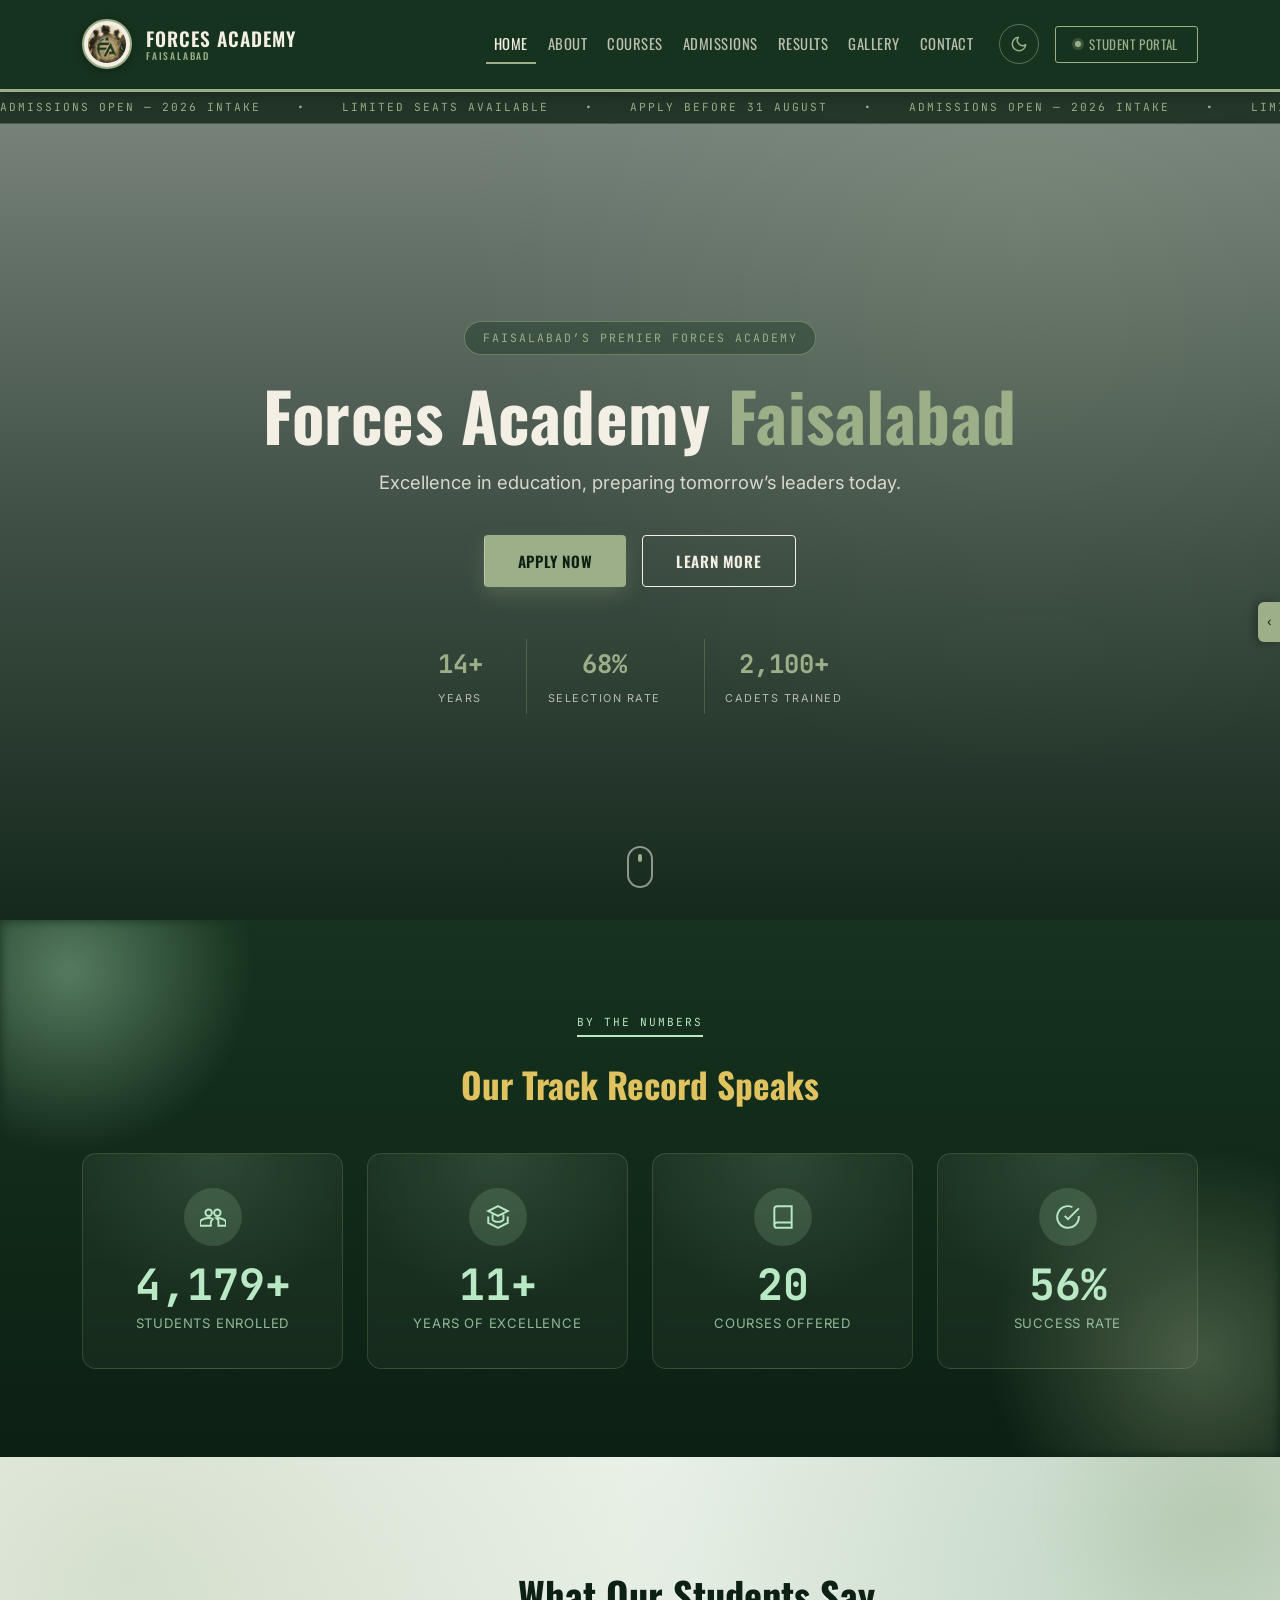
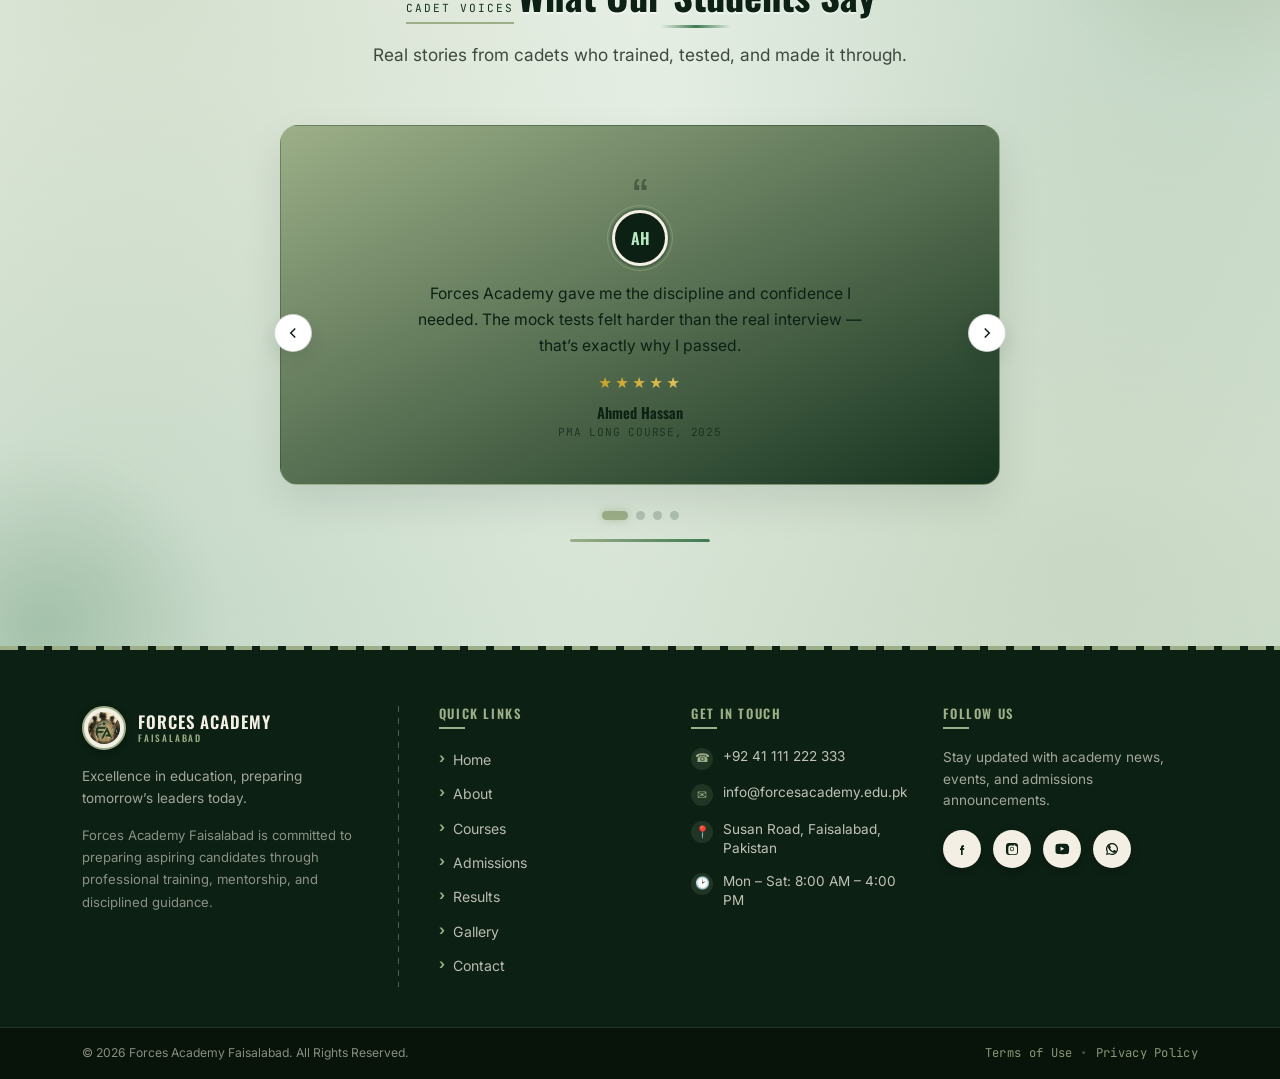
==== commit b1d52869: "index.html was applied" ====
--- a/index.html
+++ b/index.html
@@ -1,5 +1,5 @@
 <!-- ============================================================
-     FORCES ACADEMY - Home Page (index.html)
+     FORCES ACADEMY - Home Page (index.html).
      ============================================================ -->
 <!DOCTYPE html>
 <html lang="en">
@@ -17,7 +17,7 @@
     <meta property="og:type" content="website" />
     <meta property="og:title" content="Forces Academy Faisalabad" />
     <meta property="og:description" content="Excellence in education, preparing tomorrow's leaders today. Explore courses, admissions, and results at Forces Academy Faisalabad." />
-    <meta property="og:image" content="images/logo.png" />
+    <meta property="og:image" content="images/LOGO.png" />
     <meta property="og:url" content="https://www.forcesacademy.edu.pk/" />
     <meta property="og:site_name" content="Forces Academy Faisalabad" />
 
@@ -25,11 +25,11 @@
     <meta name="twitter:card" content="summary_large_image" />
     <meta name="twitter:title" content="Forces Academy Faisalabad" />
     <meta name="twitter:description" content="Excellence in education, preparing tomorrow's leaders today. Explore courses, admissions, and results at Forces Academy Faisalabad." />
-    <meta name="twitter:image" content="images/logo.png" />
+    <meta name="twitter:image" content="images/LOGO.png" />
 
     <!-- Favicon (uses your existing logo directly — no extra files needed) -->
-    <link rel="icon" type="image/png" href="images/logo.png" />
-    <link rel="apple-touch-icon" href="images/logo.png" />
+    <link rel="icon" type="image/png" href="images/LOGO.png" />
+    <link rel="apple-touch-icon" href="images/LOGO.png" />
     <!-- ================== END SEO META TAGS ==================== -->
 
     <!-- Bootstrap 5 CSS -->
@@ -62,7 +62,7 @@
             <a class="navbar-brand fa-brand" href="index.html">
                 <span class="fa-crest-ring">
                     <img
-                        src="images/logo.png"
+                        src="images/LOGO.png"
                         alt="Forces Academy crest logo"
                         class="fa-crest"
                     />
@@ -382,7 +382,7 @@
                     <div class="fa-footer-col fa-footer-brand-col">
                         <a href="index.html" class="fa-footer-brand">
                             <span class="fa-crest-ring fa-footer-crest-ring">
-                                <img src="images/logo.png" alt="Forces Academy crest logo" class="fa-crest" />
+                                <img src="images/LOGO.png" alt="Forces Academy crest logo" class="fa-crest" />
                             </span>
                             <span class="fa-footer-brand-text">
                                 FORCES ACADEMY<br />
--- a/css/dark.css
+++ b/css/dark.css
@@ -1,10 +1,5 @@
 /* =====================================================
    FORCES ACADEMY — DARK MODE OVERRIDES
-   Load LAST (after style.css / page CSS) so it wins the
-   cascade without !important everywhere.
-   js/main.js toggles `dark-mode` on <body> + saves to
-   localStorage. Every rule is scoped under body.dark-mode,
-   so light mode is untouched.
    ===================================================== */
 
 :root {
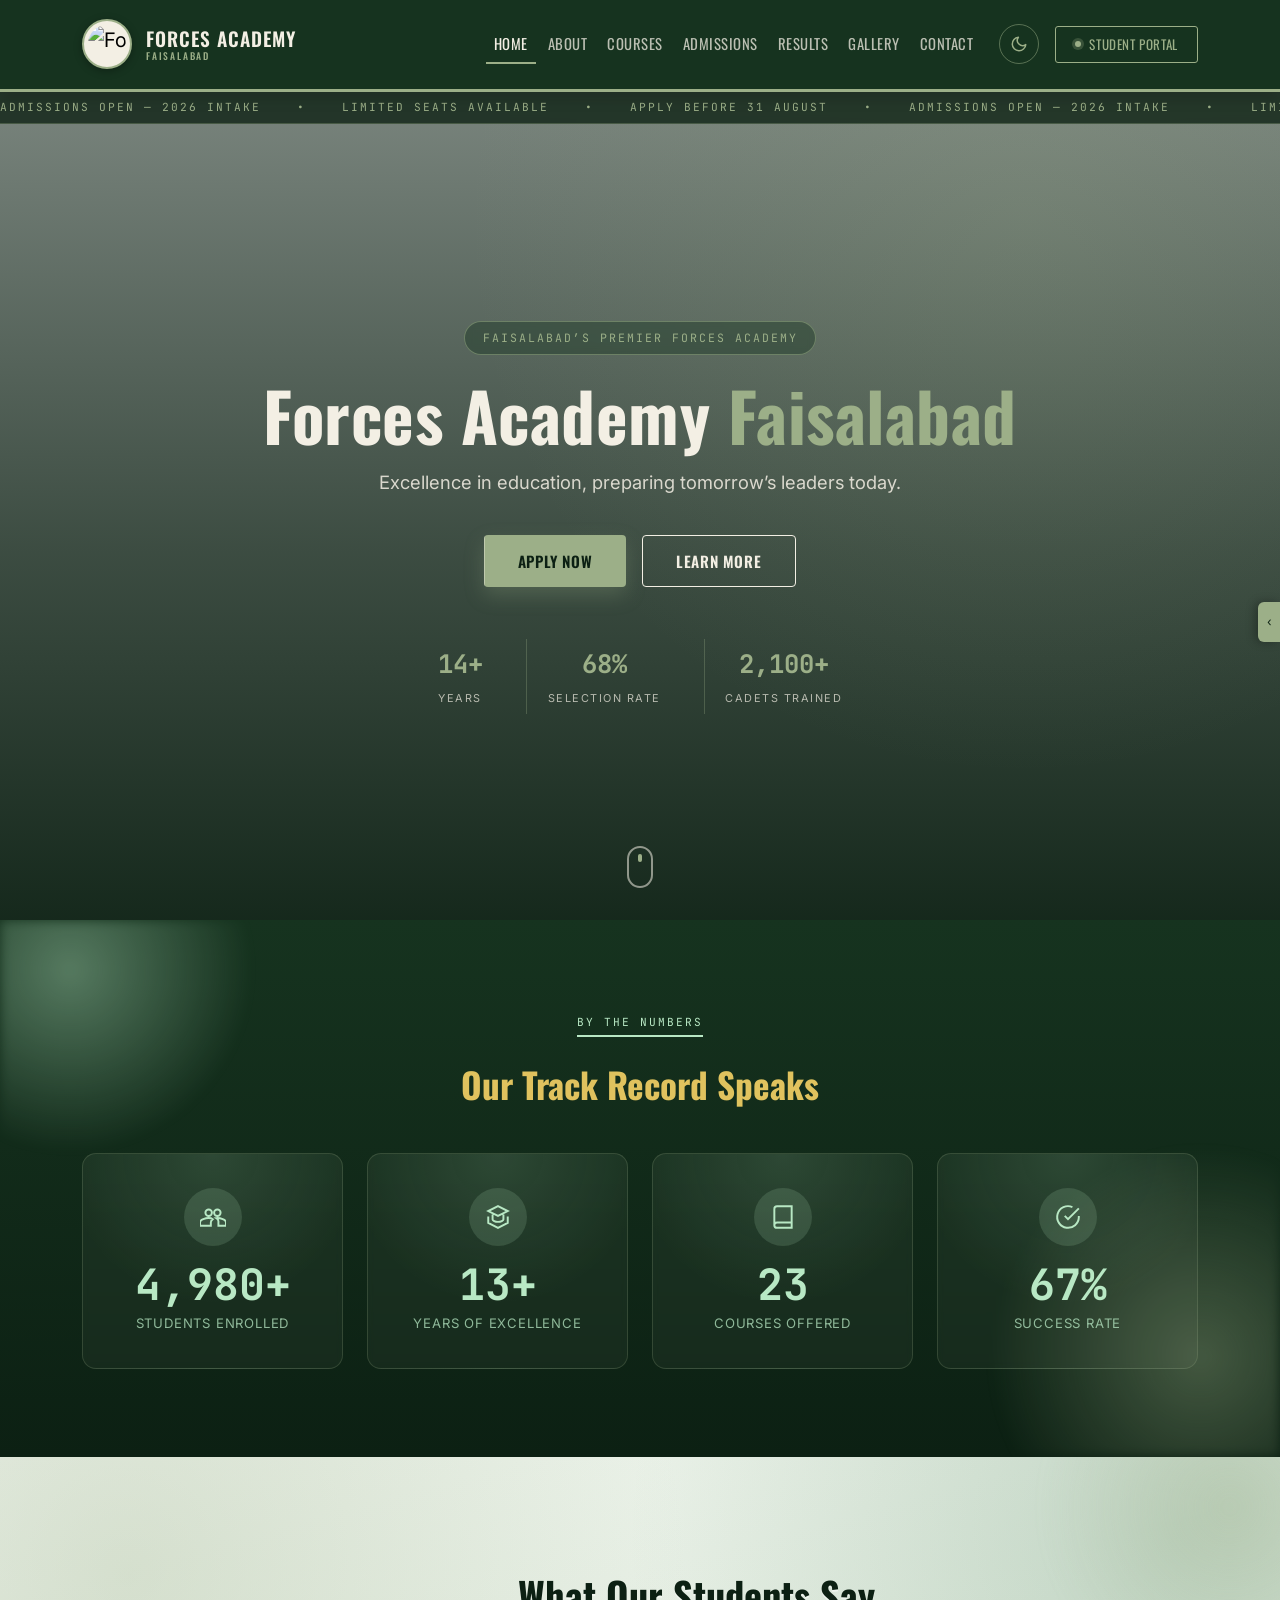
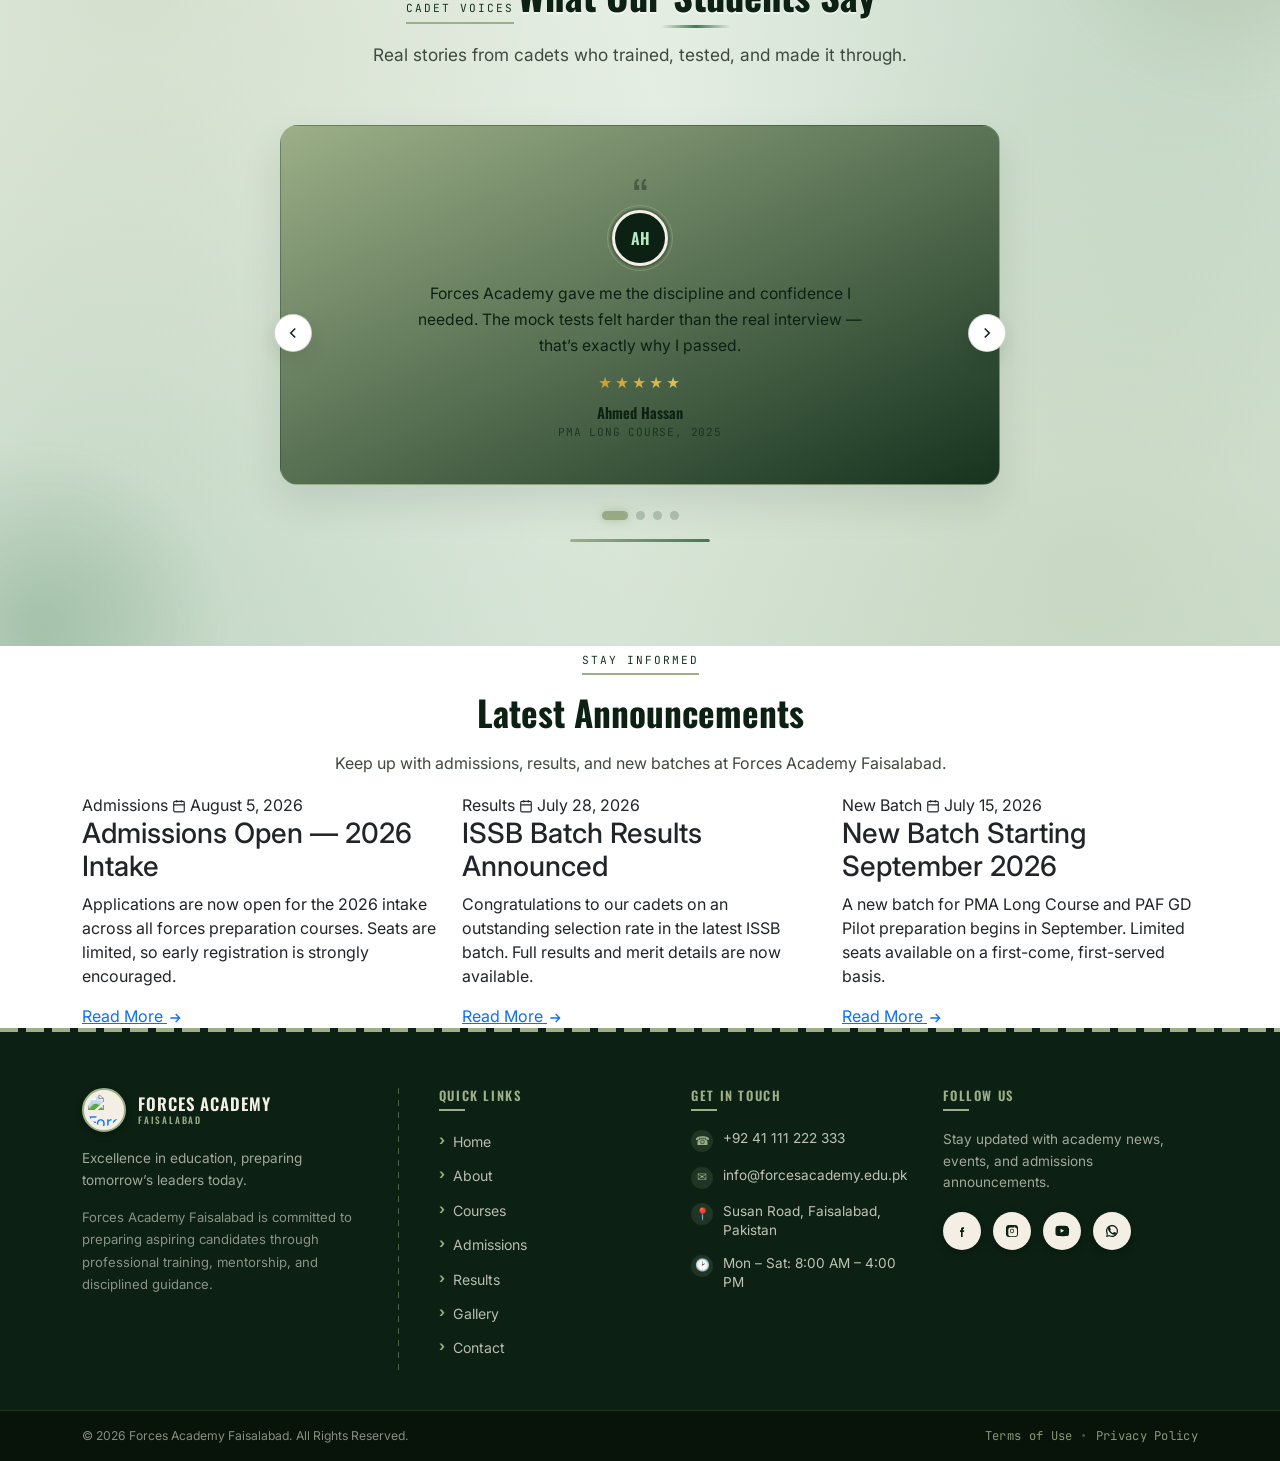
==== commit c7fbc76a: "anouncement section was added" ====
--- a/index.html
+++ b/index.html
@@ -1,5 +1,5 @@
 <!-- ============================================================
-     FORCES ACADEMY - Home Page (index.html).
+     FORCES ACADEMY - Home Page (index.html)
      ============================================================ -->
 <!DOCTYPE html>
 <html lang="en">
@@ -17,7 +17,7 @@
     <meta property="og:type" content="website" />
     <meta property="og:title" content="Forces Academy Faisalabad" />
     <meta property="og:description" content="Excellence in education, preparing tomorrow's leaders today. Explore courses, admissions, and results at Forces Academy Faisalabad." />
-    <meta property="og:image" content="images/LOGO.png" />
+    <meta property="og:image" content="images/logo.png" />
     <meta property="og:url" content="https://www.forcesacademy.edu.pk/" />
     <meta property="og:site_name" content="Forces Academy Faisalabad" />
 
@@ -25,11 +25,11 @@
     <meta name="twitter:card" content="summary_large_image" />
     <meta name="twitter:title" content="Forces Academy Faisalabad" />
     <meta name="twitter:description" content="Excellence in education, preparing tomorrow's leaders today. Explore courses, admissions, and results at Forces Academy Faisalabad." />
-    <meta name="twitter:image" content="images/LOGO.png" />
+    <meta name="twitter:image" content="images/logo.png" />
 
     <!-- Favicon (uses your existing logo directly — no extra files needed) -->
-    <link rel="icon" type="image/png" href="images/LOGO.png" />
-    <link rel="apple-touch-icon" href="images/LOGO.png" />
+    <link rel="icon" type="image/png" href="images/logo.png" />
+    <link rel="apple-touch-icon" href="images/logo.png" />
     <!-- ================== END SEO META TAGS ==================== -->
 
     <!-- Bootstrap 5 CSS -->
@@ -48,7 +48,7 @@
 
     <!-- Our custom CSS -->
     <link rel="stylesheet" href="css/style.css" />
-    <!-- Home page add-ons: stats counter + testimonials -->
+    <!-- Home page add-ons: stats counter + testimonials + announcements -->
     <link rel="stylesheet" href="css/home.css" />
     <!-- Dark mode overrides — must load LAST so it can override everything above -->
     <link rel="stylesheet" href="css/dark.css" />
@@ -62,7 +62,7 @@
             <a class="navbar-brand fa-brand" href="index.html">
                 <span class="fa-crest-ring">
                     <img
-                        src="images/LOGO.png"
+                        src="images/logo.png"
                         alt="Forces Academy crest logo"
                         class="fa-crest"
                     />
@@ -135,7 +135,7 @@
                         </button>
                     </li>
                     <li class="nav-item ms-lg-3 mt-3 mt-lg-0">
-                        <a href="portal.html" class="fa-clearance-badge">
+                        <a href="https://farhadlms.great-site.net/login.php" class="fa-clearance-badge">
                             <span class="fa-clearance-dot"></span>
                             Student Portal
                         </a>
@@ -372,6 +372,76 @@
     </section>
     <!-- ================== END TESTIMONIALS ================== -->
 
+    <!-- ==================== ANNOUNCEMENTS SECTION ==================== -->
+    <section class="fa-announcements" id="faAnnouncements">
+        <div class="container">
+
+            <div class="text-center fa-announcements-head">
+                <span class="fa-section-eyebrow">Stay Informed</span>
+                <h2 class="fa-section-title fa-announcements-title">Latest Announcements</h2>
+                <p class="fa-section-lead fa-announcements-lead">
+                    Keep up with admissions, results, and new batches at Forces Academy Faisalabad.
+                </p>
+            </div>
+
+            <div class="row g-4 fa-announcements-row">
+
+                <div class="col-md-6 col-lg-4">
+                    <article class="fa-announce-card">
+                        <span class="fa-announce-tag">Admissions</span>
+                        <span class="fa-announce-date">
+                            <svg viewBox="0 0 24 24" width="14" height="14" fill="none" stroke="currentColor" stroke-width="2"><rect x="3" y="4" width="18" height="18" rx="2"/><path d="M16 2v4M8 2v4M3 10h18"/></svg>
+                            August 5, 2026
+                        </span>
+                        <h3 class="fa-announce-title">Admissions Open &mdash; 2026 Intake</h3>
+                        <p class="fa-announce-desc">
+                            Applications are now open for the 2026 intake across all forces preparation courses. Seats are limited, so early registration is strongly encouraged.
+                        </p>
+                        <a href="admissions.html" class="fa-announce-link">Read More
+                            <svg viewBox="0 0 24 24" width="16" height="16" fill="none" stroke="currentColor" stroke-width="2"><path d="M5 12h14M13 6l6 6-6 6"/></svg>
+                        </a>
+                    </article>
+                </div>
+
+                <div class="col-md-6 col-lg-4">
+                    <article class="fa-announce-card">
+                        <span class="fa-announce-tag">Results</span>
+                        <span class="fa-announce-date">
+                            <svg viewBox="0 0 24 24" width="14" height="14" fill="none" stroke="currentColor" stroke-width="2"><rect x="3" y="4" width="18" height="18" rx="2"/><path d="M16 2v4M8 2v4M3 10h18"/></svg>
+                            July 28, 2026
+                        </span>
+                        <h3 class="fa-announce-title">ISSB Batch Results Announced</h3>
+                        <p class="fa-announce-desc">
+                            Congratulations to our cadets on an outstanding selection rate in the latest ISSB batch. Full results and merit details are now available.
+                        </p>
+                        <a href="results.html" class="fa-announce-link">Read More
+                            <svg viewBox="0 0 24 24" width="16" height="16" fill="none" stroke="currentColor" stroke-width="2"><path d="M5 12h14M13 6l6 6-6 6"/></svg>
+                        </a>
+                    </article>
+                </div>
+
+                <div class="col-md-6 col-lg-4">
+                    <article class="fa-announce-card">
+                        <span class="fa-announce-tag">New Batch</span>
+                        <span class="fa-announce-date">
+                            <svg viewBox="0 0 24 24" width="14" height="14" fill="none" stroke="currentColor" stroke-width="2"><rect x="3" y="4" width="18" height="18" rx="2"/><path d="M16 2v4M8 2v4M3 10h18"/></svg>
+                            July 15, 2026
+                        </span>
+                        <h3 class="fa-announce-title">New Batch Starting September 2026</h3>
+                        <p class="fa-announce-desc">
+                            A new batch for PMA Long Course and PAF GD Pilot preparation begins in September. Limited seats available on a first-come, first-served basis.
+                        </p>
+                        <a href="courses.html" class="fa-announce-link">Read More
+                            <svg viewBox="0 0 24 24" width="16" height="16" fill="none" stroke="currentColor" stroke-width="2"><path d="M5 12h14M13 6l6 6-6 6"/></svg>
+                        </a>
+                    </article>
+                </div>
+
+            </div>
+        </div>
+    </section>
+    <!-- ================== END ANNOUNCEMENTS ================== -->
+
     <!-- ==================== FOOTER ==================== -->
     <footer class="fa-footer">
         <div class="fa-footer-top">
@@ -382,7 +452,7 @@
                     <div class="fa-footer-col fa-footer-brand-col">
                         <a href="index.html" class="fa-footer-brand">
                             <span class="fa-crest-ring fa-footer-crest-ring">
-                                <img src="images/LOGO.png" alt="Forces Academy crest logo" class="fa-crest" />
+                                <img src="images/logo.png" alt="Forces Academy crest logo" class="fa-crest" />
                             </span>
                             <span class="fa-footer-brand-text">
                                 FORCES ACADEMY<br />
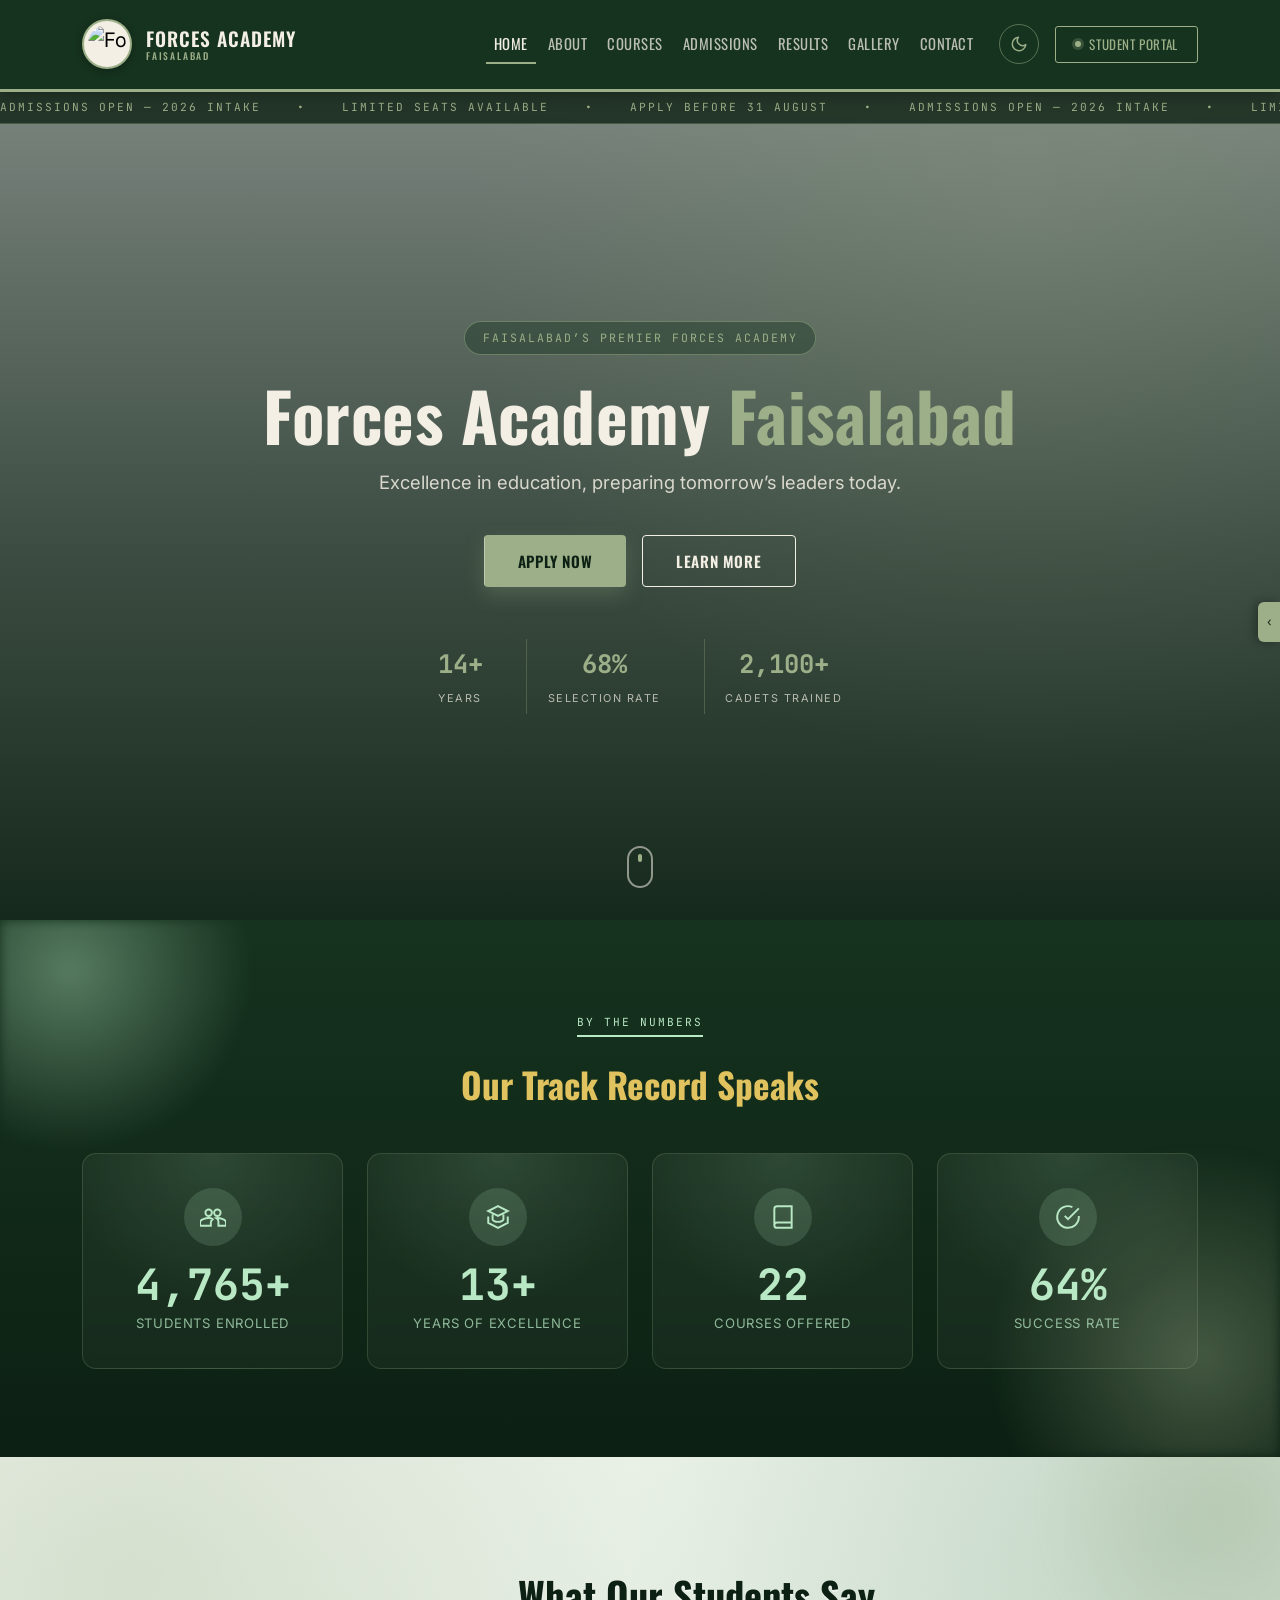
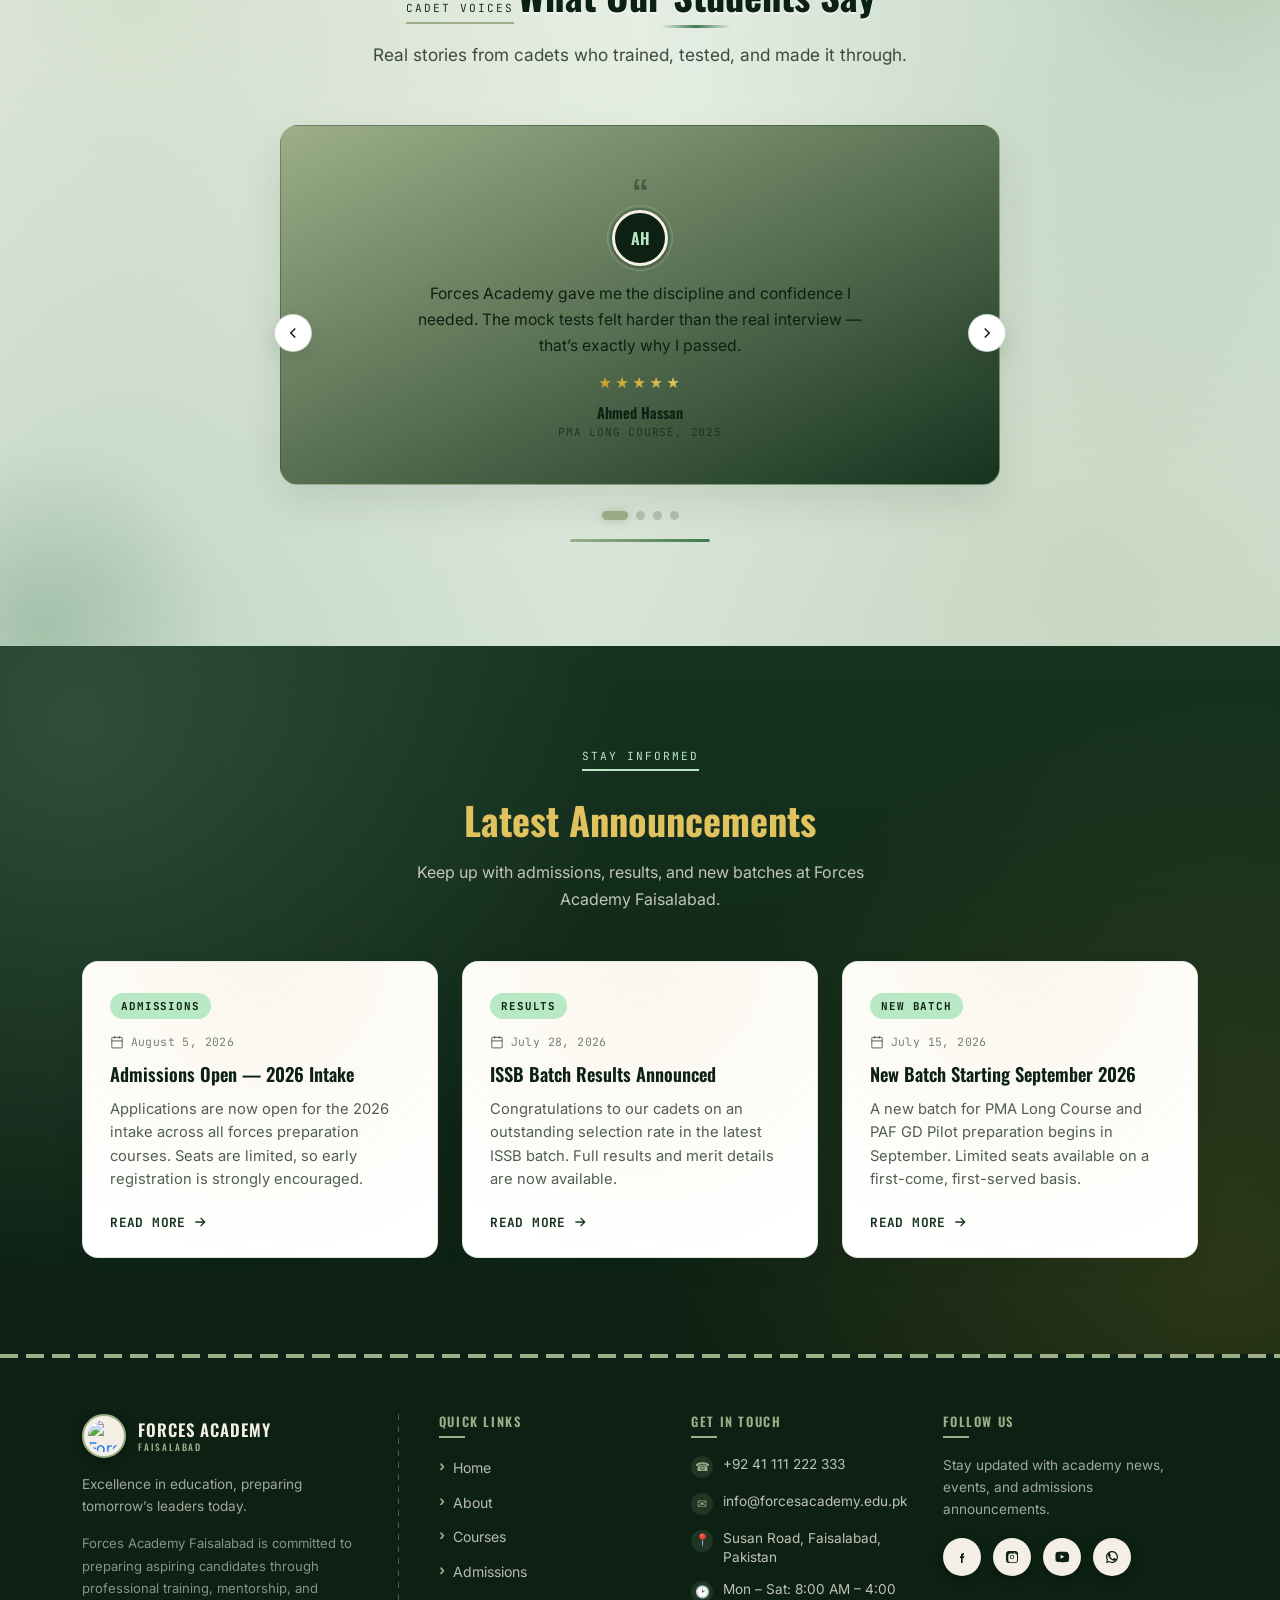
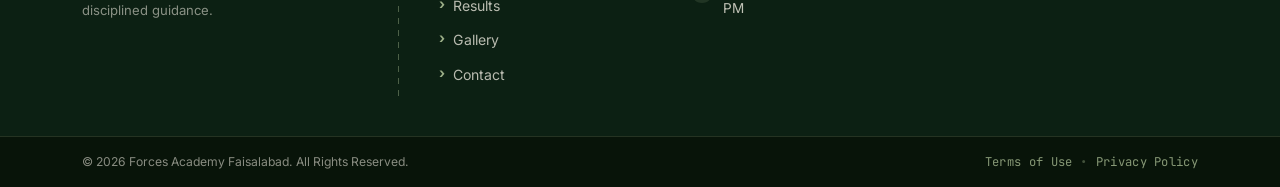
==== commit 4b755b97: "pages were updated" ====
--- a/index.html
+++ b/index.html
@@ -17,7 +17,7 @@
     <meta property="og:type" content="website" />
     <meta property="og:title" content="Forces Academy Faisalabad" />
     <meta property="og:description" content="Excellence in education, preparing tomorrow's leaders today. Explore courses, admissions, and results at Forces Academy Faisalabad." />
-    <meta property="og:image" content="images/logo.png" />
+    <meta property="og:image" content="images/LOGO.PNG" />
     <meta property="og:url" content="https://www.forcesacademy.edu.pk/" />
     <meta property="og:site_name" content="Forces Academy Faisalabad" />
 
@@ -25,11 +25,11 @@
     <meta name="twitter:card" content="summary_large_image" />
     <meta name="twitter:title" content="Forces Academy Faisalabad" />
     <meta name="twitter:description" content="Excellence in education, preparing tomorrow's leaders today. Explore courses, admissions, and results at Forces Academy Faisalabad." />
-    <meta name="twitter:image" content="images/logo.png" />
+    <meta name="twitter:image" content="images/LOGO.PNG" />
 
     <!-- Favicon (uses your existing logo directly — no extra files needed) -->
-    <link rel="icon" type="image/png" href="images/logo.png" />
-    <link rel="apple-touch-icon" href="images/logo.png" />
+    <link rel="icon" type="image/png" href="images/LOGO.PNG" />
+    <link rel="apple-touch-icon" href="images/LOGO.PNG" />
     <!-- ================== END SEO META TAGS ==================== -->
 
     <!-- Bootstrap 5 CSS -->
@@ -62,7 +62,7 @@
             <a class="navbar-brand fa-brand" href="index.html">
                 <span class="fa-crest-ring">
                     <img
-                        src="images/logo.png"
+                        src="images/LOGO.PNG"
                         alt="Forces Academy crest logo"
                         class="fa-crest"
                     />
@@ -452,7 +452,7 @@
                     <div class="fa-footer-col fa-footer-brand-col">
                         <a href="index.html" class="fa-footer-brand">
                             <span class="fa-crest-ring fa-footer-crest-ring">
-                                <img src="images/logo.png" alt="Forces Academy crest logo" class="fa-crest" />
+                                <img src="images/LOGO.PNG" alt="Forces Academy crest logo" class="fa-crest" />
                             </span>
                             <span class="fa-footer-brand-text">
                                 FORCES ACADEMY<br />
--- a/css/home.css
+++ b/css/home.css
@@ -1,9 +1,6 @@
 /* =====================================================
-   FORCES ACADEMY – HOME PAGE ADD-ONS (v3)
-   Stats Counter + Peel-Off Testimonials Slider
-   Uses the same tokens as css/style.css
+   FORCES ACADEMY – HOME PAGE ADD-ONS (v4)
    ===================================================== */
-
 :root {
   --fa-green: #16331f;
   --fa-green-dark: #0c2013;
@@ -34,12 +31,10 @@
   overflow: hidden;
 }
 
-/* Grid lines removed — element kept in markup but not rendered */
 .fa-counters-grid-bg {
   display: none;
 }
 
-/* Two soft glowing orbs for depth (green tones only, no yellow) */
 .fa-counters::after {
   content: '';
   position: absolute;
@@ -302,7 +297,6 @@
   margin: 0 auto;
 }
 
-/* Larger slider: more width and height */
 .fa-slider {
   position: relative;
   z-index: 1;
@@ -346,7 +340,6 @@
   transition: transform 0.25s ease;
 }
 
-/* corner curl hint, always present, brightens on peel */
 .fa-slide::after {
   content: '';
   position: absolute;
@@ -573,7 +566,6 @@
   box-shadow: 0 0 10px rgba(156, 175, 136, 0.6);
 }
 
-/* Autoplay progress bar */
 .fa-slider-progress {
   width: 140px;
   height: 3px;
@@ -619,9 +611,224 @@
   .fa-testimonials::before,
   .fa-testimonials::after,
   .fa-counters::after,
+  .fa-announcements::after,
+  .fa-announce-card:hover::after,
   .fa-slider-progress-bar.fa-progress-run {
     animation: none !important;
   }
+}
+
+/* =========================================================
+   ANNOUNCEMENTS SECTION
+========================================================= */
+
+.fa-announcements {
+  background: linear-gradient(180deg, var(--fa-green) 0%, var(--fa-green-dark) 100%);
+  padding: 6rem 0;
+  position: relative;
+  isolation: isolate;
+  overflow: hidden;
+}
+
+.fa-announcements::after {
+  content: '';
+  position: absolute;
+  inset: 0;
+  z-index: 0;
+  background-image:
+    radial-gradient(circle at 6% 12%, rgba(184, 232, 196, 0.16), transparent 40%),
+    radial-gradient(circle at 96% 88%, rgba(201, 162, 39, 0.16), transparent 42%);
+  animation: fa-orb-float 10s ease-in-out infinite;
+  pointer-events: none;
+}
+
+.fa-announcements-head {
+  position: relative;
+  z-index: 1;
+  margin-bottom: 3rem;
+}
+
+.fa-announcements-head .fa-section-eyebrow {
+  color: var(--fa-green-pale);
+  border-bottom-color: var(--fa-green-pale);
+}
+
+.fa-announcements-title {
+  font-size: clamp(1.7rem, 3.6vw, 2.4rem) !important;
+  margin-top: 0.6rem;
+  color: var(--fa-gold-light);
+}
+
+.fa-announcements-lead {
+  max-width: 32rem;
+  margin: 0 auto;
+  color: rgba(243, 239, 228, 0.78);
+}
+
+.fa-announcements-row {
+  position: relative;
+  z-index: 1;
+}
+
+.fa-announce-card {
+  position: relative;
+  height: 100%;
+  display: flex;
+  flex-direction: column;
+  align-items: flex-start;
+  text-align: left;
+  background:
+    radial-gradient(480px circle at var(--amx, 50%) var(--amy, 0%), rgba(201, 162, 39, 0.09), transparent 62%),
+    #ffffff;
+  border: 1px solid rgba(22, 51, 31, 0.1);
+  border-radius: 16px;
+  padding: 1.9rem 1.7rem 1.6rem;
+  box-shadow: 0 10px 26px rgba(12, 32, 19, 0.06);
+  overflow: hidden;
+  transition: transform 0.3s cubic-bezier(0.2, 0.8, 0.2, 1), box-shadow 0.3s ease, border-color 0.3s ease;
+}
+
+.fa-announce-card::before {
+  content: '';
+  position: absolute;
+  top: 0;
+  left: 0;
+  width: 100%;
+  height: 3px;
+  background: linear-gradient(90deg, var(--fa-green-light), var(--fa-gold), var(--fa-green-light));
+  transform: scaleX(0);
+  transform-origin: left;
+  transition: transform 0.45s cubic-bezier(0.2, 0.8, 0.2, 1);
+  z-index: 2;
+}
+
+.fa-announce-card::after {
+  content: '';
+  position: absolute;
+  top: 0;
+  left: -60%;
+  width: 40%;
+  height: 100%;
+  background: linear-gradient(115deg, transparent, rgba(255, 255, 255, 0.55), transparent);
+  transform: skewX(-20deg);
+  opacity: 0;
+  pointer-events: none;
+  transition: opacity 0.3s ease;
+}
+
+.fa-announce-card:hover {
+  transform: translateY(-8px) scale(1.012);
+  border-color: rgba(63, 122, 82, 0.35);
+  box-shadow: 0 24px 46px rgba(12, 32, 19, 0.16);
+}
+
+.fa-announce-card:hover::before {
+  transform: scaleX(1);
+}
+
+.fa-announce-card:hover::after {
+  opacity: 1;
+  animation: fa-announce-shine 1s ease forwards;
+}
+
+@keyframes fa-announce-shine {
+  0%   { left: -60%; }
+  100% { left: 130%; }
+}
+
+.fa-announce-tag {
+  display: inline-block;
+  font-family: var(--fa-font-mono);
+  font-size: 0.68rem;
+  font-weight: 700;
+  letter-spacing: 0.8px;
+  text-transform: uppercase;
+  color: var(--fa-green-dark);
+  background: var(--fa-green-pale);
+  padding: 0.3rem 0.7rem;
+  border-radius: 20px;
+  margin-bottom: 0.9rem;
+  transition: background 0.3s ease, color 0.3s ease, transform 0.3s ease;
+}
+
+.fa-announce-card:hover .fa-announce-tag {
+  background: var(--fa-gold);
+  color: #ffffff;
+  transform: translateY(-1px);
+}
+
+.fa-announce-date {
+  display: flex;
+  align-items: center;
+  gap: 0.4rem;
+  font-family: var(--fa-font-mono);
+  font-size: 0.72rem;
+  letter-spacing: 0.4px;
+  color: rgba(12, 32, 19, 0.55);
+  margin-bottom: 0.7rem;
+}
+
+.fa-announce-date svg {
+  transition: transform 0.35s ease, color 0.35s ease;
+}
+
+.fa-announce-card:hover .fa-announce-date svg {
+  transform: rotate(-8deg) scale(1.1);
+  color: var(--fa-green-light);
+}
+
+.fa-announce-title {
+  font-family: var(--fa-font-display);
+  font-weight: 600;
+  font-size: 1.15rem;
+  color: var(--fa-green-dark);
+  margin-bottom: 0.7rem;
+  line-height: 1.35;
+  transition: color 0.3s ease;
+}
+
+.fa-announce-card:hover .fa-announce-title {
+  color: var(--fa-green-light);
+}
+
+.fa-announce-desc {
+  font-size: 0.92rem;
+  line-height: 1.6;
+  color: rgba(12, 32, 19, 0.72);
+  margin-bottom: 1.3rem;
+  flex-grow: 1;
+}
+
+.fa-announce-link {
+  display: inline-flex;
+  align-items: center;
+  gap: 0.4rem;
+  font-family: var(--fa-font-mono);
+  font-size: 0.8rem;
+  font-weight: 700;
+  letter-spacing: 0.4px;
+  text-transform: uppercase;
+  color: var(--fa-green);
+  text-decoration: none;
+  transition: color 0.25s ease, gap 0.25s ease;
+}
+
+.fa-announce-link svg {
+  transition: transform 0.25s ease;
+}
+
+.fa-announce-link:hover {
+  color: var(--fa-gold);
+  gap: 0.65rem;
+}
+
+.fa-announce-link:hover svg {
+  transform: translateX(3px);
+}
+
+@media (max-width: 767.98px) {
+  .fa-announcements { padding: 3.5rem 0; }
+  .fa-announce-card { padding: 1.6rem 1.3rem 1.4rem; }
 }
 
 /* =========================================================
@@ -645,7 +852,6 @@
   z-index: 999;
   box-shadow: 0 10px 24px rgba(12, 32, 19, 0.32);
 
-  /* hidden by default; JS toggles .fa-visible after 300px scroll */
   opacity: 0;
   visibility: hidden;
   transform: translateY(16px);
--- a/css/dark.css
+++ b/css/dark.css
@@ -1,5 +1,10 @@
 /* =====================================================
    FORCES ACADEMY — DARK MODE OVERRIDES
+   Load LAST (after style.css / page CSS) so it wins the
+   cascade without !important everywhere.
+   js/main.js toggles `dark-mode` on <body> + saves to
+   localStorage. Every rule is scoped under body.dark-mode,
+   so light mode is untouched.
    ===================================================== */
 
 :root {
@@ -109,6 +114,47 @@
 body.dark-mode .fa-slider-dots button { background: rgba(156, 175, 136, .3); }
 body.dark-mode .fa-slider-dots button.fa-dot-active { background: var(--fa-dark-accent); }
 body.dark-mode .fa-slider-progress { background: rgba(156, 175, 136, .15); }
+
+/* =====================================================
+   ANNOUNCEMENTS (home page)
+   The section is now a dark green gradient in light mode too, so the
+   dark-mode toggle just pushes it to the deeper site-wide dark palette.
+   No grid overlay to override anymore — it was removed at the source.
+   ===================================================== */
+body.dark-mode .fa-announcements {
+  background-color: var(--fa-dark-bg) !important;
+  background-image: none !important;
+}
+body.dark-mode .fa-announcements::after {
+  background-image:
+    radial-gradient(circle at 6% 12%, rgba(156, 175, 136, 0.14), transparent 40%),
+    radial-gradient(circle at 96% 88%, rgba(224, 194, 94, 0.12), transparent 42%);
+}
+body.dark-mode .fa-announcements-title { color: var(--fa-dark-text); }
+body.dark-mode .fa-announcements-lead { color: var(--fa-dark-text-muted); }
+
+body.dark-mode .fa-announce-card {
+  background:
+    radial-gradient(480px circle at var(--amx, 50%) var(--amy, 0%), rgba(224, 194, 94, 0.1), transparent 62%),
+    var(--fa-dark-bg-alt);
+  border-color: var(--fa-dark-border);
+  box-shadow: 0 10px 26px rgba(0,0,0,.4);
+}
+body.dark-mode .fa-announce-card:hover {
+  box-shadow: 0 22px 44px rgba(0,0,0,.5);
+}
+body.dark-mode .fa-announce-card::after {
+  background: linear-gradient(115deg, transparent, rgba(156, 175, 136, 0.25), transparent);
+}
+body.dark-mode .fa-announce-tag { color: var(--fa-dark-accent); background: rgba(156, 175, 136, .15); }
+body.dark-mode .fa-announce-card:hover .fa-announce-tag { background: var(--fa-dark-gold); color: #0c2013; }
+body.dark-mode .fa-announce-date { color: var(--fa-dark-text-muted); }
+body.dark-mode .fa-announce-card:hover .fa-announce-date svg { color: var(--fa-dark-accent); }
+body.dark-mode .fa-announce-title { color: var(--fa-dark-text); }
+body.dark-mode .fa-announce-card:hover .fa-announce-title { color: var(--fa-dark-gold); }
+body.dark-mode .fa-announce-desc { color: var(--fa-dark-text-muted); }
+body.dark-mode .fa-announce-link { color: var(--fa-dark-accent); }
+body.dark-mode .fa-announce-link:hover { color: var(--fa-dark-gold); }
 
 /* =====================================================
    COURSES PAGE
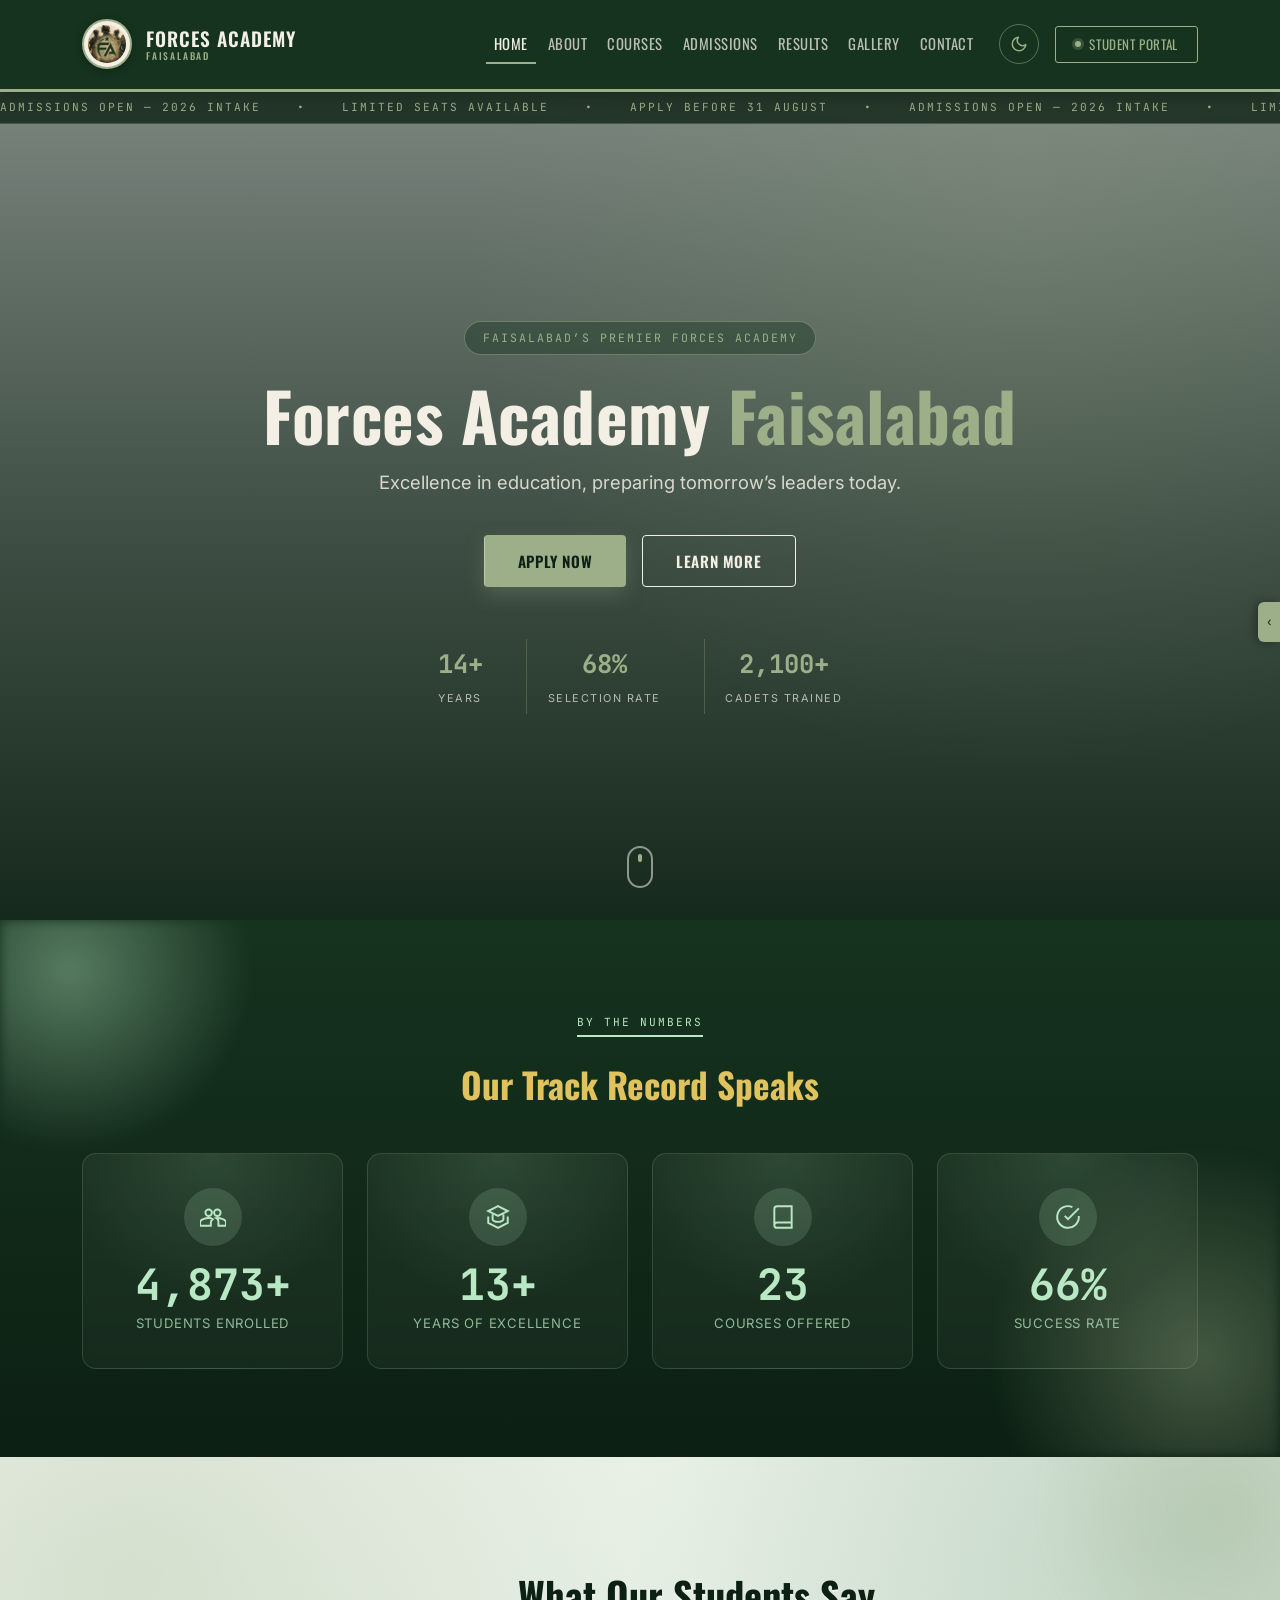
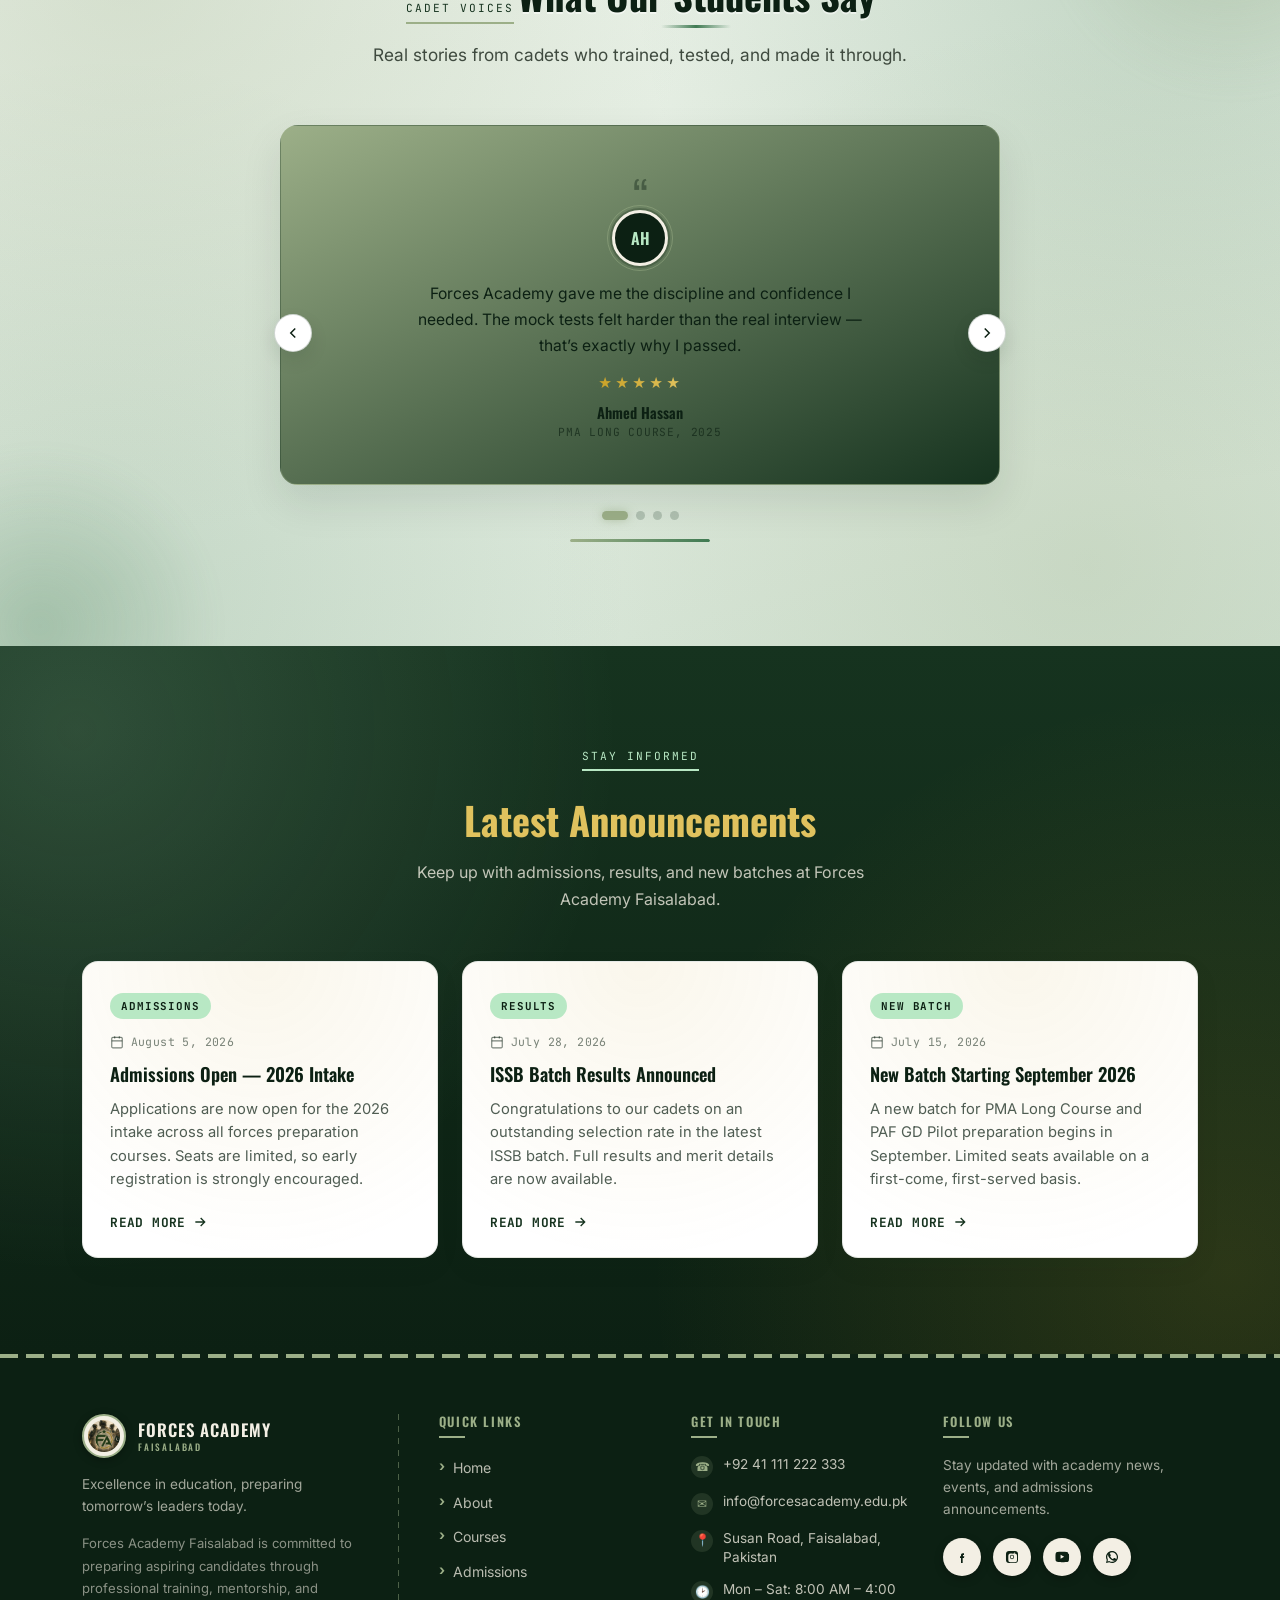
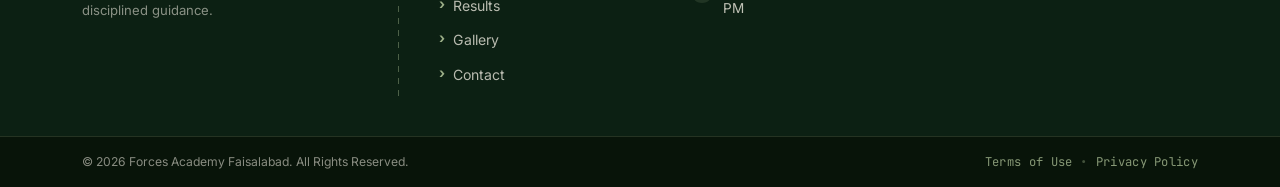
==== commit f4f43f82: "pages were updated" ====
--- a/index.html
+++ b/index.html
@@ -17,7 +17,7 @@
     <meta property="og:type" content="website" />
     <meta property="og:title" content="Forces Academy Faisalabad" />
     <meta property="og:description" content="Excellence in education, preparing tomorrow's leaders today. Explore courses, admissions, and results at Forces Academy Faisalabad." />
-    <meta property="og:image" content="images/LOGO.PNG" />
+    <meta property="og:image" content="images/LOGO.png" />
     <meta property="og:url" content="https://www.forcesacademy.edu.pk/" />
     <meta property="og:site_name" content="Forces Academy Faisalabad" />
 
@@ -25,11 +25,11 @@
     <meta name="twitter:card" content="summary_large_image" />
     <meta name="twitter:title" content="Forces Academy Faisalabad" />
     <meta name="twitter:description" content="Excellence in education, preparing tomorrow's leaders today. Explore courses, admissions, and results at Forces Academy Faisalabad." />
-    <meta name="twitter:image" content="images/LOGO.PNG" />
+    <meta name="twitter:image" content="images/LOGO.png" />
 
     <!-- Favicon (uses your existing logo directly — no extra files needed) -->
-    <link rel="icon" type="image/png" href="images/LOGO.PNG" />
-    <link rel="apple-touch-icon" href="images/LOGO.PNG" />
+    <link rel="icon" type="image/png" href="images/LOGO.png" />
+    <link rel="apple-touch-icon" href="images/LOGO.png" />
     <!-- ================== END SEO META TAGS ==================== -->
 
     <!-- Bootstrap 5 CSS -->
@@ -62,7 +62,7 @@
             <a class="navbar-brand fa-brand" href="index.html">
                 <span class="fa-crest-ring">
                     <img
-                        src="images/LOGO.PNG"
+                        src="images/LOGO.png"
                         alt="Forces Academy crest logo"
                         class="fa-crest"
                     />
@@ -452,7 +452,7 @@
                     <div class="fa-footer-col fa-footer-brand-col">
                         <a href="index.html" class="fa-footer-brand">
                             <span class="fa-crest-ring fa-footer-crest-ring">
-                                <img src="images/LOGO.PNG" alt="Forces Academy crest logo" class="fa-crest" />
+                                <img src="images/LOGO.png" alt="Forces Academy crest logo" class="fa-crest" />
                             </span>
                             <span class="fa-footer-brand-text">
                                 FORCES ACADEMY<br />
